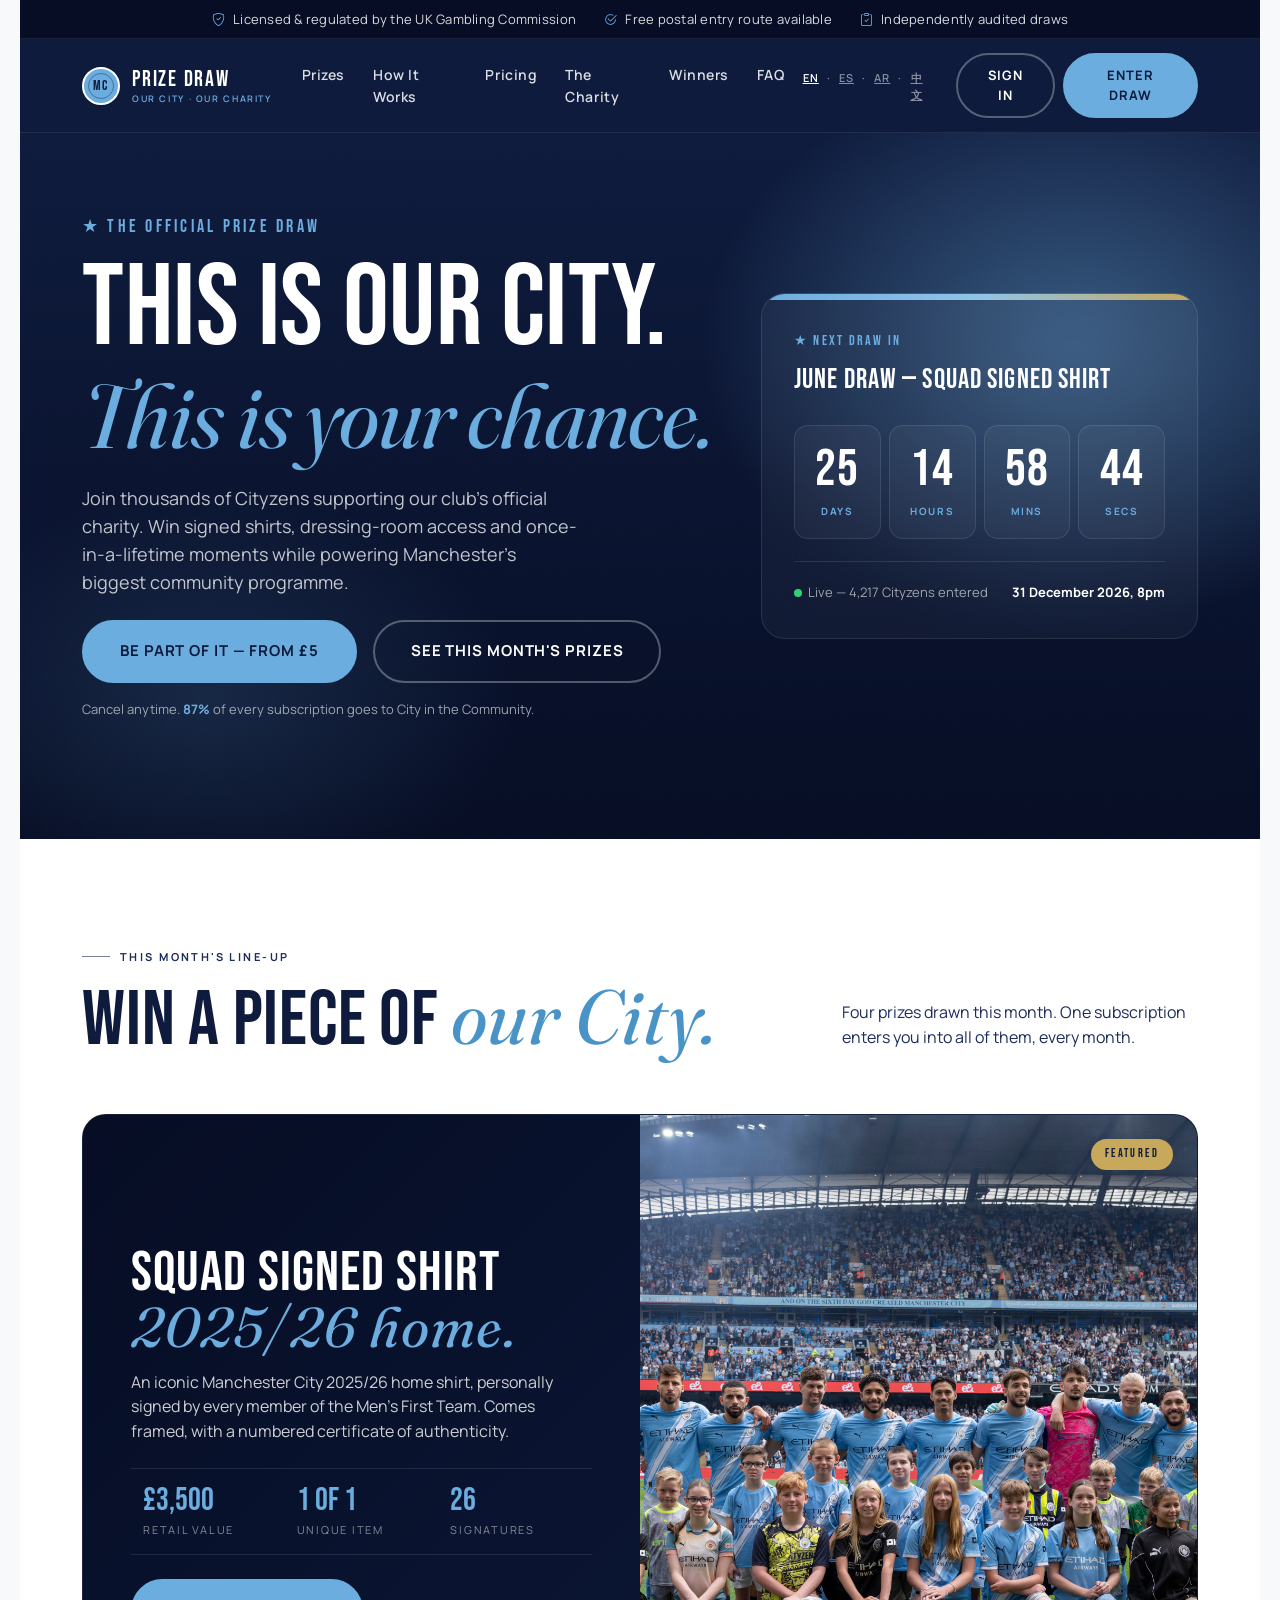
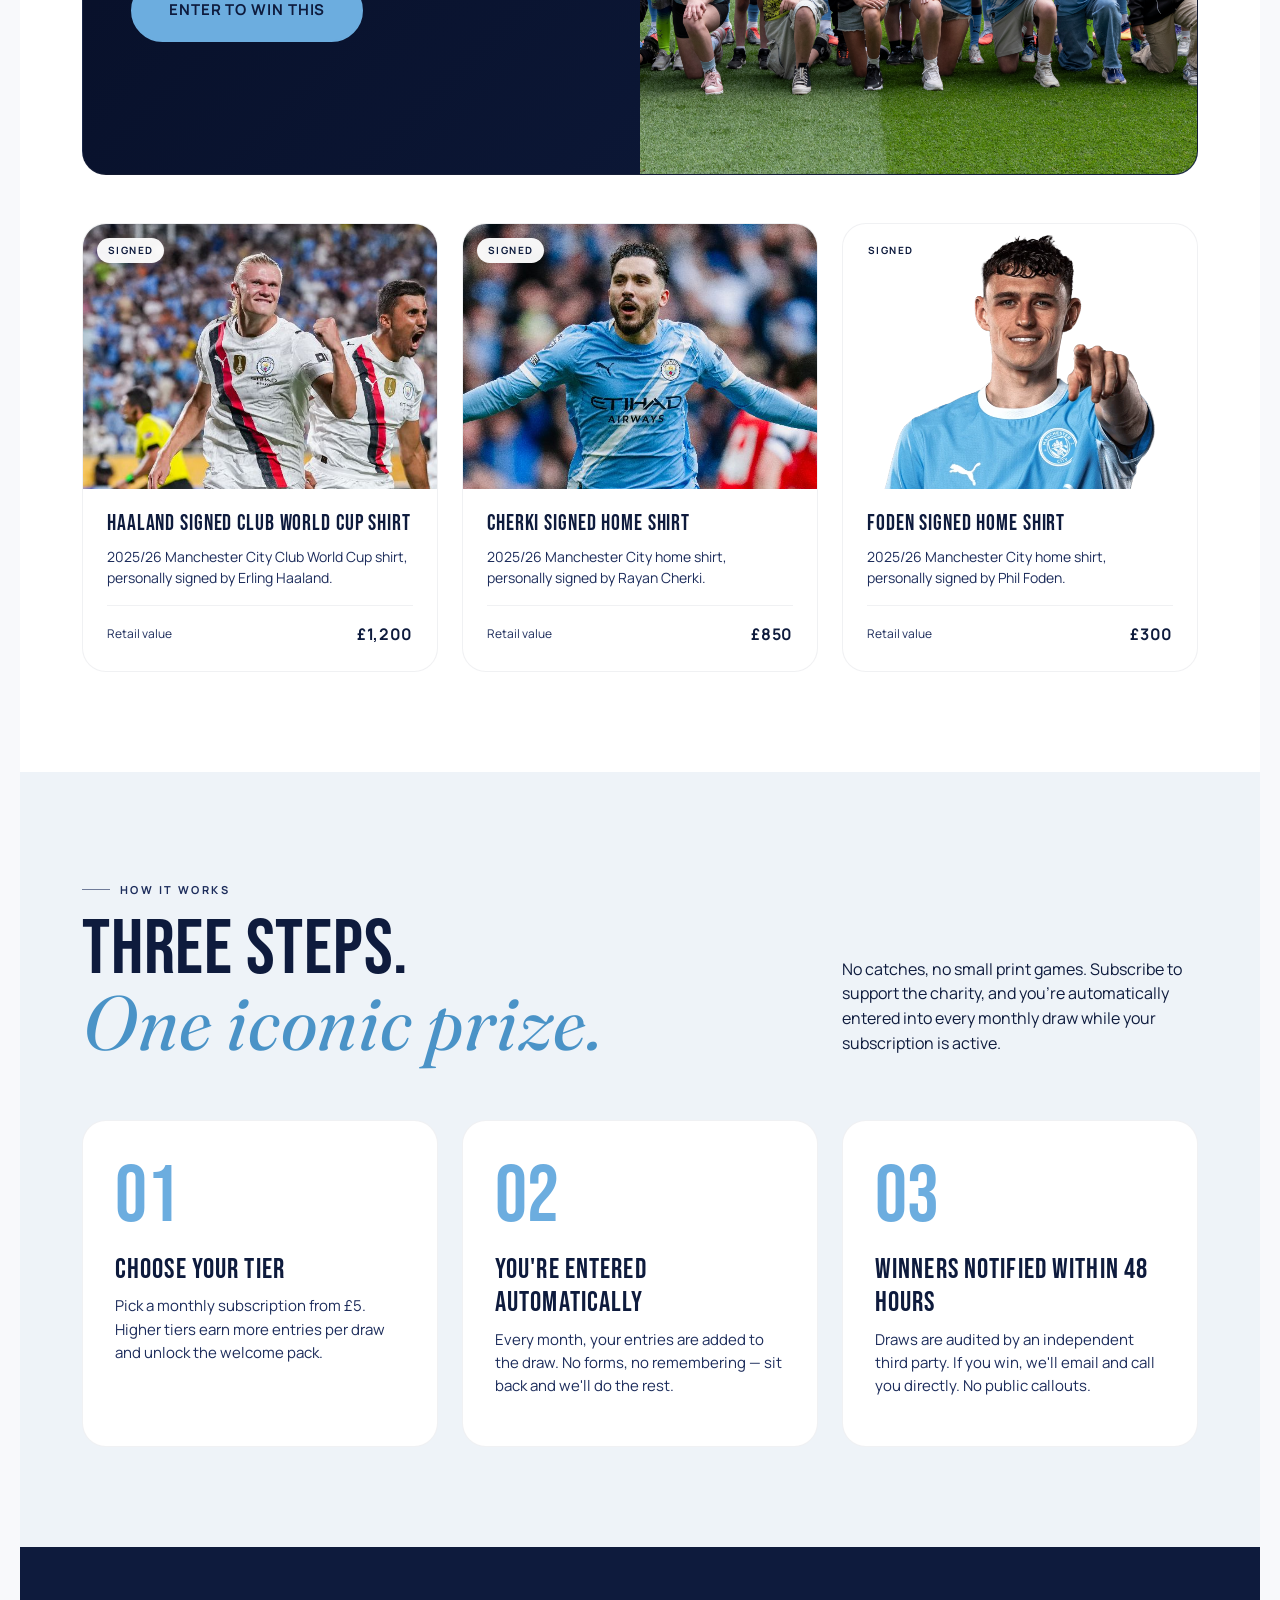
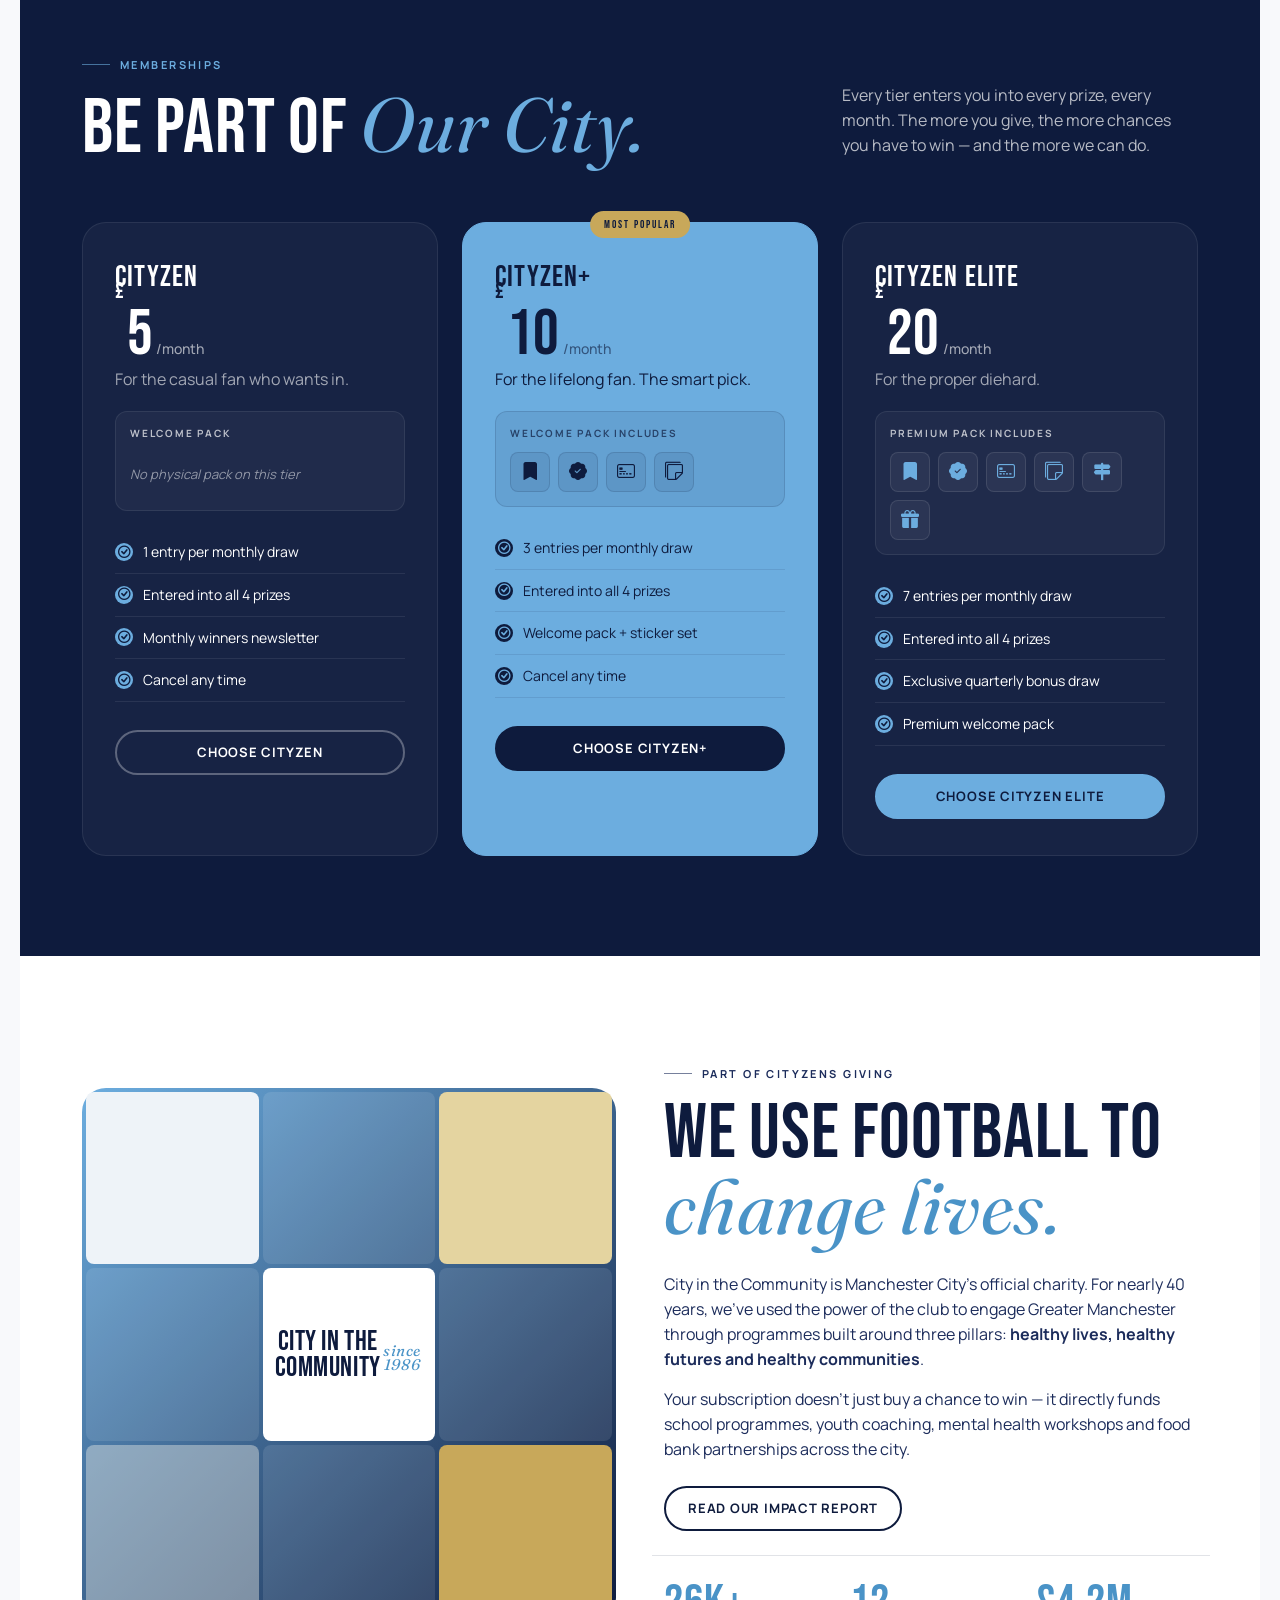
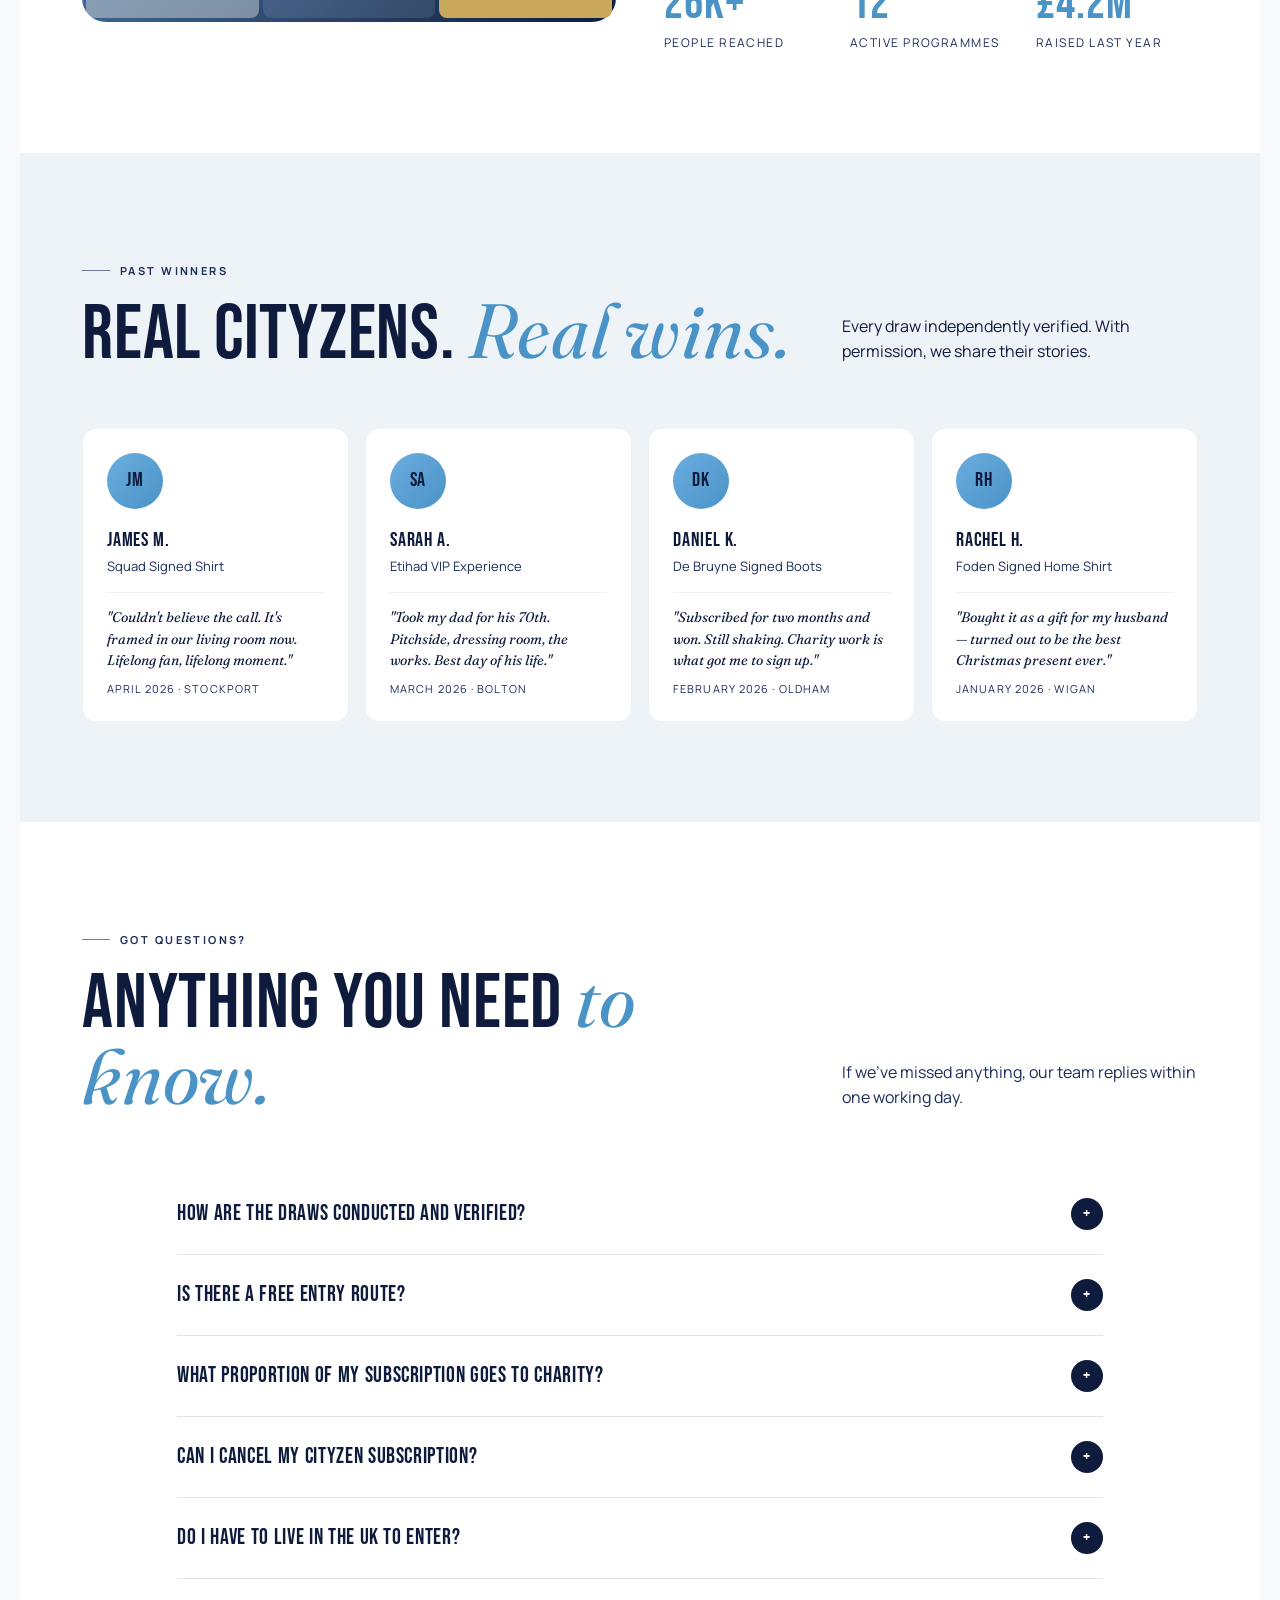
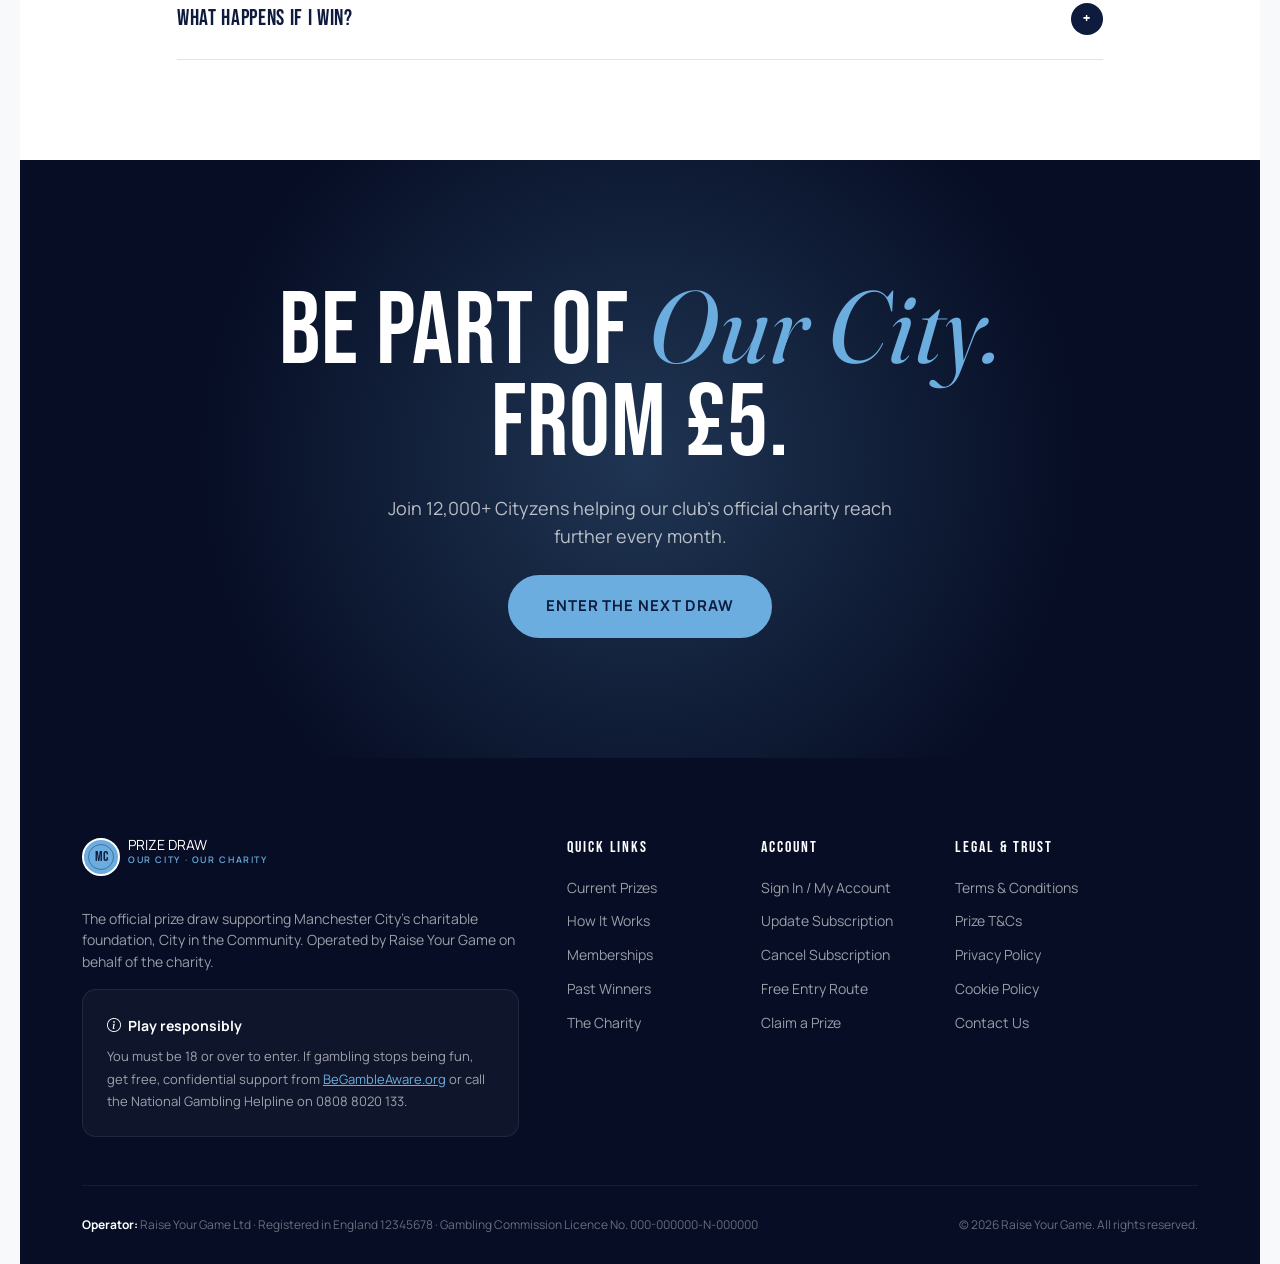
==== index.html @ 8ed56549 "Add countdown timer and reveal on scroll functionality - Implement countdown timer in index.js that " ====
<!DOCTYPE html>
<html lang="en">
<head>
<meta charset="UTF-8" />
<meta name="viewport" content="width=device-width, initial-scale=1.0" />
<title>Man City Prize Draw — Our City. Your Chance.</title>
<meta name="description" content="Join thousands of Cityzens supporting our club's official charity. Win signed shirts, stadium access and once-in-a-lifetime moments — from £5/month." />

<link href="https://cdn.jsdelivr.net/npm/bootstrap@5.3.3/dist/css/bootstrap.min.css" rel="stylesheet">
<link href="https://cdn.jsdelivr.net/npm/bootstrap-icons@1.11.3/font/bootstrap-icons.css" rel="stylesheet">
<link rel="stylesheet" href="style.css">

<link rel="preconnect" href="https://fonts.googleapis.com">
<link rel="preconnect" href="https://fonts.gstatic.com" crossorigin>
<link href="https://fonts.googleapis.com/css2?family=Bebas+Neue&family=Manrope:wght@300;400;500;600;700;800&family=Fraunces:ital,wght@0,400;0,600;1,400&display=swap" rel="stylesheet">

</head>
<body>

<a href="#main" class="skip-link">Skip to main content</a>

<!-- Trust strip -->
<div class="trust-strip">
  <div class="container">
    <span><i class="bi bi-shield-check"></i> Licensed & regulated by the UK Gambling Commission</span>
    <span><i class="bi bi-check2-circle"></i> Free postal entry route available</span>
    <span><i class="bi bi-clipboard-check"></i> Independently audited draws</span>
  </div>
</div>

<!-- Navbar — dark -->
<nav class="navbar navbar-expand-lg navbar-custom sticky-top">
  <div class="container">
    <a class="navbar-brand" href="#">
      <span class="logo-mark">MC</span>
      <span class="brand-text">
        PRIZE DRAW
        <small>OUR CITY · OUR CHARITY</small>
      </span>
    </a>

    <button class="navbar-toggler border-0" type="button" data-bs-toggle="collapse" data-bs-target="#navMenu">
      <i class="bi bi-list fs-3"></i>
    </button>

    <div class="collapse navbar-collapse" id="navMenu">
      <ul class="navbar-nav mx-auto">
        <li class="nav-item"><a class="nav-link" href="#prizes">Prizes</a></li>
        <li class="nav-item"><a class="nav-link" href="#how">How It Works</a></li>
        <li class="nav-item"><a class="nav-link" href="#tiers">Pricing</a></li>
        <li class="nav-item"><a class="nav-link" href="#charity">The Charity</a></li>
        <li class="nav-item"><a class="nav-link" href="#winners">Winners</a></li>
        <li class="nav-item"><a class="nav-link" href="#faq">FAQ</a></li>
      </ul>
      <div class="d-flex gap-2 align-items-center">
        <div class="lang-switcher d-none d-lg-flex">
          <a href="#" class="active">EN</a><span>·</span><a href="#">ES</a><span>·</span><a href="#">AR</a><span>·</span><a href="#">中文</a>
        </div>
        <a href="/account" class="btn btn-ghost-light">Sign In</a>
        <a href="#tiers" class="btn btn-sky">Enter Draw</a>
      </div>
    </div>
  </div>
</nav>

<main id="main">

<!-- Hero — dark floodlit -->
<section class="hero">
  <div class="container">
    <div class="row align-items-center g-5">
      <div class="col-lg-7">
        <div class="hero-tagline">★ THE OFFICIAL PRIZE DRAW</div>
        <h1 class="hero-title mb-4">
          This is our City.<br>
          <em>This is your chance.</em>
        </h1>
        <p class="hero-sub mb-4">
          Join thousands of Cityzens supporting our club's official charity. Win signed shirts, dressing-room access and once-in-a-lifetime moments while powering Manchester's biggest community programme.
        </p>
        <div class="d-flex flex-wrap gap-3 mb-3">
          <a href="#tiers" class="btn btn-sky btn-lg-custom">Be part of it — from £5</a>
          <a href="#prizes" class="btn btn-ghost-light btn-lg-custom">See this month's prizes</a>
        </div>
        <p class="price-line mb-0">Cancel anytime. <strong>87%</strong> of every subscription goes to City in the Community.</p>
      </div>

      <div class="col-lg-5">
        <aside class="countdown-card" aria-label="Next draw countdown">
          <div class="countdown-label">★ NEXT DRAW IN</div>
          <div class="countdown-headline">June Draw — Squad Signed Shirt</div>
          <div class="row g-2" role="timer" aria-live="polite">
            <div class="col-3"><div class="countdown-unit"><div class="countdown-num" id="cd-days">00</div><div class="countdown-tag">Days</div></div></div>
            <div class="col-3"><div class="countdown-unit"><div class="countdown-num" id="cd-hours">00</div><div class="countdown-tag">Hours</div></div></div>
            <div class="col-3"><div class="countdown-unit"><div class="countdown-num" id="cd-mins">00</div><div class="countdown-tag">Mins</div></div></div>
            <div class="col-3"><div class="countdown-unit"><div class="countdown-num" id="cd-secs">00</div><div class="countdown-tag">Secs</div></div></div>
          </div>
          <div class="countdown-date">
            <span><span class="live-dot"></span>Live — 4,217 Cityzens entered</span>
            <strong id="draw-date">30 June 2026, 8pm</strong>
          </div>
        </aside>
      </div>
    </div>
  </div>
</section>

<!-- PRIZES — moved up -->
<section class="section-light" id="prizes">
  <div class="container">
    <div class="row mb-5 align-items-end">
      <div class="col-lg-8">
        <div class="eyebrow eyebrow-dark mb-3">This month's line-up</div>
        <h2 class="section-title">Win a piece of <em>our City.</em></h2>
      </div>
      <div class="col-lg-4">
        <p class="section-lead">Four prizes drawn this month. One subscription enters you into all of them, every month.</p>
      </div>
    </div>

    <!-- Featured prize -->
    <article class="featured-prize reveal mb-5">
      <div class="featured-badge">FEATURED</div>
      <div class="row g-0 align-items-stretch">
        <div class="col-lg-6 col-text d-flex flex-column justify-content-center">
          <h3 class="mb-3">Squad Signed Shirt <em>2025/26 home.</em></h3>
          <p class="mb-4">An iconic Manchester City 2025/26 home shirt, personally signed by every member of the Men's First Team. Comes framed, with a numbered certificate of authenticity.</p>
          <div class="row featured-stats py-3 mb-4">
            <div class="col-4"><div class="stat-num">£3,500</div><div class="stat-label">Retail Value</div></div>
            <div class="col-4"><div class="stat-num">1 of 1</div><div class="stat-label">Unique Item</div></div>
            <div class="col-4"><div class="stat-num">26</div><div class="stat-label">Signatures</div></div>
          </div>
          <a href="#tiers" class="btn btn-sky btn-lg-custom align-self-start">Enter to win this</a>
        </div>
        <div class="col-lg-6">
            <img src="./images/cityherosept2555.png" alt="Photo of the squad signed shirt prize" class="featured-img">
          
        </div>
      </div>
    </article>

    <div class="row g-4">
      <div class="col-md-4">
        <article class="prize-card reveal">
          <div class="prize-img photo-placeholder photo-placeholder-shirt">
            <span class="prize-tag">Signed</span>
            <div class="photo-placeholder-content">
            <img src="./images/Haaland.jpeg" alt="Haaland Shirt Photo" class="prize-photo">
            </div>
          </div>
          <div class="prize-body">
            <h4>Haaland Signed Club World Cup Shirt</h4>
            <p>2025/26 Manchester City Club World Cup shirt, personally signed by Erling Haaland.</p>
            <div class="d-flex justify-content-between align-items-center prize-meta">
              <span>Retail value</span>
              <strong>£1,200</strong>
            </div>
          </div>
        </article>
      </div>

      <div class="col-md-4">
        <article class="prize-card reveal">
          <div class="prize-img photo-placeholder photo-placeholder-shirt">
            <span class="prize-tag">Signed</span>
            <div class="photo-placeholder-content">
             
                <img src="./images/Rayan-Cherki.jpeg" alt="Cherki Shirt Photo" class="prize-photo">
            </div>
          </div>
          <div class="prize-body">
            <h4>Cherki Signed Home Shirt</h4>
            <p>2025/26 Manchester City home shirt, personally signed by Rayan Cherki.</p>
            <div class="d-flex justify-content-between align-items-center prize-meta">
              <span>Retail value</span>
              <strong>£850</strong>
            </div>
          </div>
        </article>
      </div>

       <div class="col-md-4">
        <article class="prize-card reveal">
          <div class="prize-img photo-placeholder photo-placeholder-shirt">
            <span class="prize-tag">Signed</span>
            <div class="photo-placeholder-content">
             
                <img src="./images/phil-foden-elec-bl.webp" alt="Foden Shirt Photo" class="prize-photo">
            </div>
          </div>
          <div class="prize-body">
            <h4>Foden Signed Home Shirt</h4>
            <p>2025/26 Manchester City home shirt, personally signed by Phil Foden.</p>
            <div class="d-flex justify-content-between align-items-center prize-meta">
              <span>Retail value</span>
              <strong>£300</strong>
            </div>
          </div>
        </article>
      </div>
    </div>
  </div>
</section>

<!-- How it works -->
<section class="section-tinted" id="how">
  <div class="container">
    <div class="row mb-5 align-items-end">
      <div class="col-lg-8">
        <div class="eyebrow eyebrow-dark mb-3">How it works</div>
        <h2 class="section-title">Three steps.<br><em>One iconic prize.</em></h2>
      </div>
      <div class="col-lg-4">
        <p class="section-lead">No catches, no small print games. Subscribe to support the charity, and you're automatically entered into every monthly draw while your subscription is active.</p>
      </div>
    </div>
    <div class="row g-4">
      <div class="col-lg-4">
        <article class="step-card reveal">
          <div class="step-num">01</div>
          <h3>Choose your tier</h3>
          <p>Pick a monthly subscription from £5. Higher tiers earn more entries per draw and unlock the welcome pack.</p>
        </article>
      </div>
      <div class="col-lg-4">
        <article class="step-card reveal">
          <div class="step-num">02</div>
          <h3>You're entered automatically</h3>
          <p>Every month, your entries are added to the draw. No forms, no remembering — sit back and we'll do the rest.</p>
        </article>
      </div>
      <div class="col-lg-4">
        <article class="step-card reveal">
          <div class="step-num">03</div>
          <h3>Winners notified within 48 hours</h3>
          <p>Draws are audited by an independent third party. If you win, we'll email and call you directly. No public callouts.</p>
        </article>
      </div>
    </div>
  </div>
</section>

<!-- Tiers — dark, Cityzen naming, welcome pack visuals -->
<section class="section-dark" id="tiers">
  <div class="container">
    <div class="row mb-5 align-items-end">
      <div class="col-lg-8">
        <div class="eyebrow eyebrow-light mb-3">Memberships</div>
        <h2 class="section-title">Be part of <em>Our City.</em></h2>
      </div>
      <div class="col-lg-4">
        <p class="section-lead">Every tier enters you into every prize, every month. The more you give, the more chances you have to win — and the more we can do.</p>
      </div>
    </div>
    <div class="row g-4">
      <div class="col-lg-4">
        <article class="tier-card reveal">
          <h3>Cityzen</h3>
          <div class="tier-price"><sup>£</sup>5<small> /month</small></div>
          <p class="text-muted-soft">For the casual fan who wants in.</p>

          <div class="pack-preview">
            <div class="pack-label">Welcome pack</div>
            <div class="pack-empty">No physical pack on this tier</div>
          </div>

          <ul class="tier-features">
            <li>1 entry per monthly draw</li>
            <li>Entered into all 4 prizes</li>
            <li>Monthly winners newsletter</li>
            <li>Cancel any time</li>
          </ul>
          <a href="#" class="btn btn-ghost-light w-100">Choose Cityzen</a>
        </article>
      </div>

      <div class="col-lg-4">
        <article class="tier-card tier-featured reveal">
          <div class="popular-badge">MOST POPULAR</div>
          <h3>Cityzen+</h3>
          <div class="tier-price"><sup>£</sup>10<small> /month</small></div>
          <p>For the lifelong fan. The smart pick.</p>

          <div class="pack-preview">
            <div class="pack-label">Welcome pack includes</div>
            <div class="pack-items">
              <div class="pack-item" title="Member scarf"><i class="bi bi-bookmark-fill"></i></div>
              <div class="pack-item" title="Pin badge"><i class="bi bi-patch-check-fill"></i></div>
              <div class="pack-item" title="Member card"><i class="bi bi-credit-card-2-front"></i></div>
              <div class="pack-item" title="Sticker set"><i class="bi bi-stickies"></i></div>
            </div>
          </div>

          <ul class="tier-features">
            <li>3 entries per monthly draw</li>
            <li>Entered into all 4 prizes</li>
            <li>Welcome pack + sticker set</li>
            <li>Cancel any time</li>
          </ul>
          <a href="#" class="btn btn-navy w-100">Choose Cityzen+</a>
        </article>
      </div>

      <div class="col-lg-4">
        <article class="tier-card reveal">
          <h3>Cityzen Elite</h3>
          <div class="tier-price"><sup>£</sup>20<small> /month</small></div>
          <p class="text-muted-soft">For the proper diehard.</p>

          <div class="pack-preview">
            <div class="pack-label">Premium pack includes</div>
            <div class="pack-items">
              <div class="pack-item" title="Premium scarf"><i class="bi bi-bookmark-fill"></i></div>
              <div class="pack-item" title="Numbered pin"><i class="bi bi-patch-check-fill"></i></div>
              <div class="pack-item" title="Member card"><i class="bi bi-credit-card-2-front"></i></div>
              <div class="pack-item" title="Sticker set"><i class="bi bi-stickies"></i></div>
              <div class="pack-item" title="Etihad street sign"><i class="bi bi-signpost-2-fill"></i></div>
              <div class="pack-item" title="Quarterly bonus"><i class="bi bi-gift-fill"></i></div>
            </div>
          </div>

          <ul class="tier-features">
            <li>7 entries per monthly draw</li>
            <li>Entered into all 4 prizes</li>
            <li>Exclusive quarterly bonus draw</li>
            <li>Premium welcome pack</li>
          </ul>
          <a href="#" class="btn btn-sky w-100">Choose Cityzen Elite</a>
        </article>
      </div>
    </div>
  </div>
</section>

<!-- Charity -->
<section class="section-light" id="charity">
  <div class="container">
    <div class="row align-items-center g-5">
      <div class="col-lg-6">
        <div class="charity-visual" aria-hidden="true">
          <div></div><div></div><div></div>
          <div></div>
          <div>City in the<br>Community<span>since 1986</span></div>
          <div></div>
          <div></div><div></div><div></div>
        </div>
      </div>
      <div class="col-lg-6">
        <div class="eyebrow eyebrow-dark mb-3">Part of Cityzens Giving</div>
        <h2 class="section-title mb-4">We use football to <em>change lives.</em></h2>
        <p class="mb-3" style="color: var(--navy-soft);">City in the Community is Manchester City's official charity. For nearly 40 years, we've used the power of the club to engage Greater Manchester through programmes built around three pillars: <strong>healthy lives, healthy futures and healthy communities</strong>.</p>
        <p class="mb-4" style="color: var(--navy-soft);">Your subscription doesn't just buy a chance to win — it directly funds school programmes, youth coaching, mental health workshops and food bank partnerships across the city.</p>
        <a href="#" class="btn btn-ghost-dark mb-4">Read our impact report</a>
        <div class="row pt-4" style="border-top: 1px solid var(--line);">
          <div class="col-4"><div class="impact-num">26K+</div><div class="impact-label">People Reached</div></div>
          <div class="col-4"><div class="impact-num">12</div><div class="impact-label">Active Programmes</div></div>
          <div class="col-4"><div class="impact-num">£4.2M</div><div class="impact-label">Raised Last Year</div></div>
        </div>
      </div>
    </div>
  </div>
</section>

<!-- Winners -->
<section class="section-tinted" id="winners">
  <div class="container">
    <div class="row mb-5 align-items-end">
      <div class="col-lg-8">
        <div class="eyebrow eyebrow-dark mb-3">Past winners</div>
        <h2 class="section-title">Real Cityzens. <em>Real wins.</em></h2>
      </div>
      <div class="col-lg-4">
        <p class="section-lead">Every draw independently verified. With permission, we share their stories.</p>
      </div>
    </div>
    <div class="row g-3">
      <div class="col-lg-3 col-md-6">
        <article class="winner-card reveal">
          <div class="winner-avatar mb-3">JM</div>
          <div class="winner-name">James M.</div>
          <div class="winner-prize mb-3">Squad Signed Shirt</div>
          <p class="winner-quote mb-2">"Couldn't believe the call. It's framed in our living room now. Lifelong fan, lifelong moment."</p>
          <div class="winner-date">April 2026 · Stockport</div>
        </article>
      </div>
      <div class="col-lg-3 col-md-6">
        <article class="winner-card reveal">
          <div class="winner-avatar mb-3">SA</div>
          <div class="winner-name">Sarah A.</div>
          <div class="winner-prize mb-3">Etihad VIP Experience</div>
          <p class="winner-quote mb-2">"Took my dad for his 70th. Pitchside, dressing room, the works. Best day of his life."</p>
          <div class="winner-date">March 2026 · Bolton</div>
        </article>
      </div>
      <div class="col-lg-3 col-md-6">
        <article class="winner-card reveal">
          <div class="winner-avatar mb-3">DK</div>
          <div class="winner-name">Daniel K.</div>
          <div class="winner-prize mb-3">De Bruyne Signed Boots</div>
          <p class="winner-quote mb-2">"Subscribed for two months and won. Still shaking. Charity work is what got me to sign up."</p>
          <div class="winner-date">February 2026 · Oldham</div>
        </article>
      </div>
      <div class="col-lg-3 col-md-6">
        <article class="winner-card reveal">
          <div class="winner-avatar mb-3">RH</div>
          <div class="winner-name">Rachel H.</div>
          <div class="winner-prize mb-3">Foden Signed Home Shirt</div>
          <p class="winner-quote mb-2">"Bought it as a gift for my husband — turned out to be the best Christmas present ever."</p>
          <div class="winner-date">January 2026 · Wigan</div>
        </article>
      </div>
    </div>
  </div>
</section>

<!-- FAQ -->
<section class="section-light" id="faq">
  <div class="container">
    <div class="row mb-5 align-items-end">
      <div class="col-lg-8">
        <div class="eyebrow eyebrow-dark mb-3">Got questions?</div>
        <h2 class="section-title">Anything you need <em>to know.</em></h2>
      </div>
      <div class="col-lg-4">
        <p class="section-lead">If we've missed anything, our team replies within one working day.</p>
      </div>
    </div>
    <div class="row justify-content-center">
      <div class="col-lg-10">
        <div class="accordion accordion-custom" id="faqAccordion">

          <div class="accordion-item">
            <h3 class="accordion-header">
              <button class="accordion-button collapsed" type="button" data-bs-toggle="collapse" data-bs-target="#faq1">
                <span>How are the draws conducted and verified?</span>
                <span class="faq-icon">+</span>
              </button>
            </h3>
            <div id="faq1" class="accordion-collapse collapse" data-bs-parent="#faqAccordion">
              <div class="accordion-body">Every draw is run using a certified random number generator and verified by an independent third-party auditor. Records of each draw — including timestamps and entry counts — are published in our monthly transparency report.</div>
            </div>
          </div>

          <div class="accordion-item">
            <h3 class="accordion-header">
              <button class="accordion-button collapsed" type="button" data-bs-toggle="collapse" data-bs-target="#faq2">
                <span>Is there a free entry route?</span>
                <span class="faq-icon">+</span>
              </button>
            </h3>
            <div id="faq2" class="accordion-collapse collapse" data-bs-parent="#faqAccordion">
              <div class="accordion-body">Yes. Under UK law, you can enter any draw free of charge by sending a postal entry to our registered address. Full instructions are on our Terms & Conditions page. Free entries have identical odds of winning.</div>
            </div>
          </div>

          <div class="accordion-item">
            <h3 class="accordion-header">
              <button class="accordion-button collapsed" type="button" data-bs-toggle="collapse" data-bs-target="#faq3">
                <span>What proportion of my subscription goes to charity?</span>
                <span class="faq-icon">+</span>
              </button>
            </h3>
            <div id="faq3" class="accordion-collapse collapse" data-bs-parent="#faqAccordion">
              <div class="accordion-body">87% of every £5, £10 or £20 subscription goes directly to City in the Community. The remaining 13% covers prize costs, operational expenses, and audit fees. We publish a full breakdown in our annual impact report.</div>
            </div>
          </div>

          <div class="accordion-item">
            <h3 class="accordion-header">
              <button class="accordion-button collapsed" type="button" data-bs-toggle="collapse" data-bs-target="#faq4">
                <span>Can I cancel my Cityzen subscription?</span>
                <span class="faq-icon">+</span>
              </button>
            </h3>
            <div id="faq4" class="accordion-collapse collapse" data-bs-parent="#faqAccordion">
              <div class="accordion-body">Yes. You can cancel from your account dashboard at any time, with no cancellation fees. You'll remain entered into draws until the end of your billing period.</div>
            </div>
          </div>

          <div class="accordion-item">
            <h3 class="accordion-header">
              <button class="accordion-button collapsed" type="button" data-bs-toggle="collapse" data-bs-target="#faq5">
                <span>Do I have to live in the UK to enter?</span>
                <span class="faq-icon">+</span>
              </button>
            </h3>
            <div id="faq5" class="accordion-collapse collapse" data-bs-parent="#faqAccordion">
              <div class="accordion-body">Currently, the prize draw is open to UK residents aged 18 and over only. International fans can support City in the Community directly via the official charity site — we'll link you through.</div>
            </div>
          </div>

          <div class="accordion-item">
            <h3 class="accordion-header">
              <button class="accordion-button collapsed" type="button" data-bs-toggle="collapse" data-bs-target="#faq6">
                <span>What happens if I win?</span>
                <span class="faq-icon">+</span>
              </button>
            </h3>
            <div id="faq6" class="accordion-collapse collapse" data-bs-parent="#faqAccordion">
              <div class="accordion-body">We contact winners directly by email and phone within 48 hours of the draw. Prizes are delivered free of charge to UK addresses. Experience-based prizes are arranged with you to fit a date that works.</div>
            </div>
          </div>

        </div>
      </div>
    </div>
  </div>
</section>

<!-- Final CTA -->
<section class="final-cta">
  <div class="container">
    <h2 class="mb-4">Be part of <em>Our City.</em><br>From £5.</h2>
    <p class="mb-4 mx-auto" style="font-size: 18px; color: rgba(255, 255, 255, 0.7); max-width: 540px;">Join 12,000+ Cityzens helping our club's official charity reach further every month.</p>
    <a href="#tiers" class="btn btn-sky btn-lg-custom">Enter the next draw</a>
  </div>
</section>

</main>

<!-- Footer -->
<footer>
  <div class="container">
    <div class="row g-5 mb-5">
      <div class="col-lg-5">
        <a class="navbar-brand mb-3 d-inline-flex" href="#" style="color: var(--white);">
          <span class="logo-mark me-2">MC</span>
          <span class="brand-text">
            PRIZE DRAW
            <small style="color: var(--sky);">OUR CITY · OUR CHARITY</small>
          </span>
        </a>
        <p class="my-3">The official prize draw supporting Manchester City's charitable foundation, City in the Community. Operated by Raise Your Game on behalf of the charity.</p>
        <div class="responsible-gambling">
          <strong><i class="bi bi-info-circle me-1"></i> Play responsibly</strong>
          You must be 18 or over to enter. If gambling stops being fun, get free, confidential support from <a href="https://www.begambleaware.org" style="color: var(--sky); text-decoration: underline;">BeGambleAware.org</a> or call the National Gambling Helpline on 0808 8020 133.
        </div>
      </div>

      <div class="col-lg-2 col-md-4">
        <h5>Quick Links</h5>
        <ul>
          <li><a href="#prizes">Current Prizes</a></li>
          <li><a href="#how">How It Works</a></li>
          <li><a href="#tiers">Memberships</a></li>
          <li><a href="#winners">Past Winners</a></li>
          <li><a href="#charity">The Charity</a></li>
        </ul>
      </div>

      <div class="col-lg-2 col-md-4">
        <h5>Account</h5>
        <ul>
          <li><a href="/account">Sign In / My Account</a></li>
          <li><a href="#">Update Subscription</a></li>
          <li><a href="#">Cancel Subscription</a></li>
          <li><a href="#">Free Entry Route</a></li>
          <li><a href="#">Claim a Prize</a></li>
        </ul>
      </div>

      <div class="col-lg-3 col-md-4">
        <h5>Legal & Trust</h5>
        <ul>
          <li><a href="#">Terms & Conditions</a></li>
          <li><a href="#">Prize T&Cs</a></li>
          <li><a href="#">Privacy Policy</a></li>
          <li><a href="#">Cookie Policy</a></li>
          <li><a href="#">Contact Us</a></li>
        </ul>
      </div>
    </div>

    <div class="footer-bottom d-flex justify-content-between align-items-center flex-wrap gap-3">
      <div><strong>Operator:</strong> Raise Your Game Ltd · Registered in England 12345678 · Gambling Commission Licence No. 000-000000-N-000000</div>
      <div>© 2026 Raise Your Game. All rights reserved.</div>
    </div>
  </div>
</footer>

<script src="https://cdn.jsdelivr.net/npm/bootstrap@5.3.3/dist/js/bootstrap.bundle.min.js"></script>
<script src="./index.js" defer></script>
</body>
</html>
---- style.css ----
:root {
    --bs-primary: #0E1B3D;
    --bs-primary-rgb: 14, 27, 61;
    --bs-body-font-family: 'Manrope', system-ui, sans-serif;

    /* Brand palette — shifted to navy-grounded */
    --sky:       #6CADDF;
    --sky-deep:  #4A93C7;
    --sky-bright:#8FC4E8;
    --navy:      #0E1B3D;
    --navy-soft: #1C2C5B;
    --navy-deep: #060D24;
    --white:     #FFFFFF;
    --paper:     #F8F9FB;
    --paper-warm:#EEF3F8;
    --ink:       #060D24;
    --gold:      #C8A85A;
    --gold-soft: #E4D4A0;
    --line:      rgba(14, 27, 61, 0.12);
    --line-soft: rgba(14, 27, 61, 0.06);
    --line-dark: rgba(255, 255, 255, 0.08);

    --font-display: 'Bebas Neue', 'Arial Narrow', sans-serif;
    --font-editor:  'Fraunces', Georgia, serif;
  }

  body {
    line-height: 1.55;
    -webkit-font-smoothing: antialiased;
    overflow-x: hidden;
    background: var(--paper);
    color: var(--navy);
    padding-left: 20px;
    padding-right: 20px;
  }

  /* Typography helpers */
  .display-font { font-family: var(--font-display); letter-spacing: 0.02em; line-height: 0.95; }
  .editor-font  { font-family: var(--font-editor); font-style: italic; font-weight: 400; }
  .eyebrow {
    display: inline-flex; align-items: center; gap: 10px;
    font-size: 11px; font-weight: 700;
    letter-spacing: 0.22em;
    text-transform: uppercase;
  }
  .eyebrow::before { content: ''; width: 28px; height: 1px; background: currentColor; opacity: 0.6; }
  .eyebrow-light { color: var(--sky); }
  .eyebrow-dark { color: var(--navy-soft); }

  /* Buttons */
  .btn-navy {
    background: var(--navy); color: var(--white);
    border: 2px solid var(--navy);
    border-radius: 999px;
    font-weight: 700; letter-spacing: 0.06em;
    text-transform: uppercase; font-size: 13px;
    padding: 11px 22px;
    transition: all 0.2s;
  }
  .btn-navy:hover { background: var(--sky-deep); border-color: var(--sky-deep); color: white; transform: translateY(-1px); }
  .btn-ghost-light {
    background: transparent; color: var(--white);
    border: 2px solid rgba(255,255,255,0.3);
    border-radius: 999px;
    font-weight: 700; letter-spacing: 0.06em;
    text-transform: uppercase; font-size: 13px;
    padding: 11px 22px;
    transition: all 0.2s;
  }
  .btn-ghost-light:hover { background: var(--white); color: var(--navy); border-color: var(--white); }
  .btn-ghost-dark {
    background: transparent; color: var(--navy);
    border: 2px solid var(--navy);
    border-radius: 999px;
    font-weight: 700; letter-spacing: 0.06em;
    text-transform: uppercase; font-size: 13px;
    padding: 11px 22px;
    transition: all 0.2s;
  }
  .btn-ghost-dark:hover { background: var(--navy); color: var(--white); }
  .btn-sky {
    background: var(--sky); color: var(--navy);
    border: 2px solid var(--sky);
    border-radius: 999px;
    font-weight: 700; letter-spacing: 0.06em;
    text-transform: uppercase; font-size: 13px;
    padding: 11px 22px;
    transition: all 0.2s;
  }
  .btn-sky:hover { background: var(--sky-bright); border-color: var(--sky-bright); color: var(--navy); transform: translateY(-1px); }
  .btn-lg-custom { padding: 18px 36px; font-size: 15px; }

  .skip-link {
    position: absolute;
    top: -100px; left: 16px;
    background: var(--sky); color: var(--navy);
    padding: 12px 18px; border-radius: 8px;
    z-index: 1100; font-weight: 700;
  }
  .skip-link:focus { top: 16px; }

  /* Trust strip */
  .trust-strip {
    background: var(--navy-deep);
    color: rgba(255, 255, 255, 0.85);
    font-size: 13px;
    padding: 9px 0;
    letter-spacing: 0.02em;
    border-bottom: 1px solid var(--line-dark);
  }
  .trust-strip .container {
    display: flex; gap: 28px;
    align-items: center; justify-content: center;
    flex-wrap: wrap;
  }
  .trust-strip span { display: inline-flex; gap: 8px; align-items: center; }
  .trust-strip i { color: var(--sky); }

  /* Navbar — dark sticky */
  .navbar-custom {
    background: var(--navy);
    border-bottom: 1px solid var(--line-dark);
    padding: 14px 0;
  }
  .navbar-custom .navbar-brand {
    display: flex; align-items: center; gap: 12px;
    font-family: var(--font-display);
    font-size: 22px; letter-spacing: 0.08em;
    color: var(--white);
  }
  .logo-mark {
    width: 38px; height: 38px;
    background: var(--sky);
    border: 2px solid var(--white);
    border-radius: 50%;
    display: flex; align-items: center; justify-content: center;
    font-family: var(--font-display);
    color: var(--navy);
    font-size: 14px;
    position: relative;
  }
  .logo-mark::after {
    content: '';
    position: absolute; inset: 4px;
    border: 1px solid var(--navy);
    border-radius: 50%;
    opacity: 0.4;
  }
  .brand-text { line-height: 1; }
  .brand-text small {
    display: block;
    font-family: 'Manrope', sans-serif;
    font-size: 9px; font-weight: 600;
    letter-spacing: 0.18em;
    color: var(--sky);
    margin-top: 3px;
  }
  .navbar-custom .nav-link {
    font-size: 14px; font-weight: 600;
    letter-spacing: 0.04em;
    color: rgba(255, 255, 255, 0.85) !important;
    position: relative;
    padding: 6px 14px !important;
  }
  .navbar-custom .nav-link:hover { color: var(--sky) !important; }
  .navbar-custom .nav-link::after {
    content: ''; position: absolute;
    left: 14px; bottom: 0; width: 0; height: 2px;
    background: var(--sky);
    transition: width 0.25s ease;
  }
  .navbar-custom .nav-link:hover::after { width: calc(100% - 28px); }
  .navbar-toggler { color: var(--white) !important; }
  .navbar-toggler i { color: var(--white); }
  .lang-switcher {
    display: inline-flex; gap: 4px;
    font-size: 11px; letter-spacing: 0.1em;
    color: rgba(255,255,255,0.5);
    margin-right: 16px;
    font-weight: 600;
  }
  .lang-switcher a { color: rgba(255,255,255,0.5); padding: 0 4px; }
  .lang-switcher a:hover { color: var(--sky); }
  .lang-switcher a.active { color: var(--white); }

  /* Hero — dark, floodlit */
  .hero {
    position: relative;
    padding: 80px 0 120px;
    overflow: hidden;
    background: var(--navy);
    color: var(--white);
  }
  .hero::before {
    content: '';
    position: absolute; inset: 0;
    background:
      radial-gradient(ellipse 60% 80% at 85% 30%, rgba(108, 173, 223, 0.45) 0%, transparent 50%),
      radial-gradient(ellipse 50% 60% at 15% 80%, rgba(108, 173, 223, 0.15) 0%, transparent 50%),
      linear-gradient(180deg, var(--navy) 0%, var(--navy-deep) 100%);
    pointer-events: none;
  }
  /* Subtle grain texture */
  .hero::after {
    content: '';
    position: absolute; inset: 0;
    background-image: url("data:image/svg+xml,%3Csvg viewBox='0 0 200 200' xmlns='http://www.w3.org/2000/svg'%3E%3Cfilter id='n'%3E%3CfeTurbulence type='fractalNoise' baseFrequency='0.9' /%3E%3C/filter%3E%3Crect width='100%25' height='100%25' filter='url(%23n)' opacity='0.4'/%3E%3C/svg%3E");
    opacity: 0.03;
    pointer-events: none;
  }
  .hero .container { position: relative; z-index: 1; }
  .hero-title {
    font-family: var(--font-display);
    font-size: clamp(56px, 9vw, 130px);
    line-height: 0.92;
    letter-spacing: 0.005em;
    color: var(--white);
  }
  .hero-title em {
    font-family: var(--font-editor);
    font-style: italic;
    font-weight: 400;
    color: var(--sky);
    display: block;
    font-size: 0.78em;
    letter-spacing: -0.01em;
    line-height: 1;
    margin-top: 8px;
  }
  .hero-tagline {
    font-family: var(--font-display);
    font-size: 18px;
    letter-spacing: 0.18em;
    color: var(--sky);
    margin-bottom: 16px;
  }
  .hero-sub { font-size: 18px; color: rgba(255,255,255,0.75); max-width: 500px; }
  .price-line { font-size: 13px; color: rgba(255,255,255,0.6); }
  .price-line strong { color: var(--sky); font-weight: 700; }

  /* Countdown card */
  .countdown-card {
    position: relative;
    background: rgba(255,255,255,0.04);
    border: 1px solid rgba(255,255,255,0.1);
    color: var(--white);
    border-radius: 24px;
    padding: 36px 32px;
    backdrop-filter: blur(20px);
    -webkit-backdrop-filter: blur(20px);
    overflow: hidden;
  }
  .countdown-card::before {
    content: '';
    position: absolute; top: 0; left: 0; right: 0;
    height: 6px;
    background: linear-gradient(90deg, var(--sky), var(--sky-bright), var(--gold));
  }
  .countdown-label {
    font-family: var(--font-display);
    letter-spacing: 0.16em;
    font-size: 14px;
    color: var(--sky);
    margin-bottom: 6px;
  }
  .countdown-headline {
    font-family: var(--font-display);
    font-size: 28px;
    letter-spacing: 0.04em;
    margin-bottom: 24px;
  }
  .countdown-unit {
    background: rgba(255, 255, 255, 0.04);
    border: 1px solid rgba(255, 255, 255, 0.1);
    border-radius: 14px;
    padding: 18px 8px;
    text-align: center;
  }
  .countdown-num {
    font-family: var(--font-display);
    font-size: clamp(34px, 5vw, 52px);
    line-height: 1;
    color: white;
    letter-spacing: 0.02em;
  }
  .countdown-tag {
    font-size: 10px; font-weight: 700;
    letter-spacing: 0.16em;
    text-transform: uppercase;
    color: var(--sky);
    margin-top: 8px;
  }
  .countdown-date {
    margin-top: 22px;
    padding-top: 20px;
    border-top: 1px solid rgba(255, 255, 255, 0.1);
    display: flex; justify-content: space-between;
    align-items: center;
    font-size: 13px;
    color: rgba(255, 255, 255, 0.6);
  }
  .countdown-date strong { color: var(--white); font-weight: 700; }
  .live-dot {
    width: 8px; height: 8px;
    background: #2DD375;
    border-radius: 50%;
    display: inline-block;
    margin-right: 6px;
    box-shadow: 0 0 0 0 rgba(45, 211, 117, 0.7);
    animation: pulse 2s infinite;
  }
  @keyframes pulse {
    0%   { box-shadow: 0 0 0 0 rgba(45, 211, 117, 0.7); }
    70%  { box-shadow: 0 0 0 10px rgba(45, 211, 117, 0); }
    100% { box-shadow: 0 0 0 0 rgba(45, 211, 117, 0); }
  }

  /* Sections */
  section { padding: 100px 0; position: relative; }
  .section-light { background: var(--white); color: var(--navy); }
  .section-tinted { background: var(--paper-warm); color: var(--navy); }
  .section-dark { background: var(--navy); color: var(--white); }
  .section-deepdark { background: var(--navy-deep); color: var(--white); }

  .section-title {
    font-family: var(--font-display);
    font-size: clamp(42px, 6vw, 80px);
    line-height: 0.95;
    letter-spacing: 0.01em;
  }
  .section-light .section-title { color: var(--navy); }
  .section-dark .section-title, .section-deepdark .section-title { color: var(--white); }
  .section-title em {
    font-family: var(--font-editor);
    font-style: italic;
    font-weight: 400;
    color: var(--sky-deep);
  }
  .section-dark .section-title em, .section-deepdark .section-title em { color: var(--sky); }
  .section-lead { max-width: 380px; font-size: 16px; }
  .section-light .section-lead { color: var(--navy-soft); }
  .section-dark .section-lead, .section-deepdark .section-lead { color: rgba(255,255,255,0.7); }

  /* === PRIZES (moved up) === */
  .featured-prize {
    background: linear-gradient(135deg, var(--navy-deep) 0%, var(--navy) 100%);
    color: var(--white);
    border-radius: 24px;
    padding: 0;
    position: relative;
    overflow: hidden;
    border: 1px solid rgba(255,255,255,0.05);
  }
  .featured-prize .row { margin: 0; }
  .featured-prize .col-text { padding: 48px; }
  .featured-prize .col-img { padding: 0; }
  .featured-badge {
    position: absolute;
    top: 24px; right: 24px;
    background: var(--gold);
    color: var(--navy);
    font-family: var(--font-display);
    font-size: 12px;
    letter-spacing: 0.2em;
    padding: 6px 14px;
    border-radius: 999px;
    z-index: 2;
  }
  .featured-prize h3 {
    font-family: var(--font-display);
    font-size: clamp(36px, 4.5vw, 56px);
    line-height: 0.95;
    letter-spacing: 0.02em;
  }
  .featured-prize h3 em {
    font-family: var(--font-editor);
    font-style: italic;
    font-weight: 400;
    color: var(--sky);
    display: block;
  }
  .featured-prize p { color: rgba(255, 255, 255, 0.8); font-size: 16px; }
  .stat-num { font-family: var(--font-display); font-size: 32px; color: var(--sky); line-height: 1; }
  .stat-label {
    font-size: 11px; letter-spacing: 0.16em;
    text-transform: uppercase;
    color: rgba(255, 255, 255, 0.5);
    margin-top: 4px;
  }
  .featured-stats {
    border-top: 1px solid rgba(255, 255, 255, 0.1);
    border-bottom: 1px solid rgba(255, 255, 255, 0.1);
  }
.featured-img{
  width: 100%;
  height: auto;
  display: block;
}
  /* Prize cards */
  .prize-card {
    background: var(--white);
    border-radius: 24px;
    overflow: hidden;
    border: 1px solid var(--line-soft);
    height: 100%;
    transition: transform 0.3s, box-shadow 0.3s;
    display: flex; flex-direction: column;
  }
  .prize-card:hover { transform: translateY(-6px); box-shadow: 0 24px 60px rgba(14, 27, 61, 0.18); }
  .prize-img {
    aspect-ratio: 4/3;
    position: relative;
  }
  .prize-tag {
    position: absolute; top: 14px; left: 14px;
    background: rgba(255,255,255,0.95);
    color: var(--navy);
    font-size: 10px; font-weight: 700;
    letter-spacing: 0.14em;
    text-transform: uppercase;
    padding: 5px 11px;
    border-radius: 999px;
    z-index: 2;
  }
  .prize-card h4 {
    font-family: var(--font-display);
    font-size: 22px;
    letter-spacing: 0.04em;
    color: var(--navy);
  }
  .prize-card .prize-body { padding: 22px 24px 24px; flex: 1; display: flex; flex-direction: column; }
  .prize-card .prize-body p { font-size: 14px; color: var(--navy-soft); flex: 1; }
  .prize-meta {
    padding-top: 16px;
    border-top: 1px solid var(--line-soft);
    font-size: 12px;
    color: var(--navy-soft);
  }
  .prize-meta strong { color: var(--navy); font-family: var
    (--font-display); font-size: 16px; letter-spacing: 0.04em; }
.prize-photo{
  width: 100%;
  aspect-ratio: 4 / 3;
  height: auto;
  max-height: 300px;
  object-fit: cover;
  object-position: top;
  display: block;
}
  /* How */
  .step-card {
    background: var(--white);
    border-radius: 24px;
    padding: 36px 32px 32px;
    border: 1px solid var(--line-soft);
    height: 100%;
    transition: transform 0.3s, box-shadow 0.3s;
  }
  .step-card:hover { transform: translateY(-4px); box-shadow: 0 20px 50px rgba(14, 27, 61, 0.08); }
  .step-num {
    font-family: var(--font-display);
    font-size: 80px;
    color: var(--sky);
    line-height: 1;
    margin-bottom: 16px;
  }
  .step-card h3 {
    font-family: var(--font-display);
    font-size: 28px;
    letter-spacing: 0.04em;
    color: var(--navy);
  }
  .step-card p { color: var(--navy-soft); font-size: 15px; }

  /* Tiers — dark */
  .tier-card {
    background: rgba(255, 255, 255, 0.04);
    border: 1px solid rgba(255, 255, 255, 0.08);
    border-radius: 24px;
    padding: 36px 32px;
    position: relative;
    height: 100%;
    transition: all 0.3s;
    color: var(--white);
  }
  .tier-card:hover { border-color: var(--sky); transform: translateY(-4px); }
  .tier-featured {
    background: var(--sky);
    color: var(--navy);
    border-color: var(--sky);
  }
  .popular-badge {
    position: absolute;
    top: -12px; left: 50%;
    transform: translateX(-50%);
    background: var(--gold);
    color: var(--navy);
    font-family: var(--font-display);
    font-size: 11px;
    letter-spacing: 0.18em;
    padding: 5px 14px;
    border-radius: 999px;
  }
  .tier-card h3 {
    font-family: var(--font-display);
    font-size: 30px;
    letter-spacing: 0.04em;
  }
  .tier-price {
    font-family: var(--font-display);
    font-size: 64px;
    line-height: 1;
    letter-spacing: 0.01em;
  }
  .tier-price sup { font-size: 22px; vertical-align: top; margin-right: 2px; }
  .tier-price small { font-family: 'Manrope', sans-serif; font-size: 14px; font-weight: 500; letter-spacing: 0; opacity: 0.6; }

  /* Welcome pack visual */
  .pack-preview {
    background: rgba(255,255,255,0.04);
    border: 1px solid rgba(255,255,255,0.08);
    border-radius: 12px;
    padding: 14px;
    margin: 20px 0;
    display: flex; flex-direction: column;
    gap: 10px;
  }
  .tier-featured .pack-preview {
    background: rgba(14, 27, 61, 0.08);
    border-color: rgba(14, 27, 61, 0.15);
  }
  .pack-label {
    font-size: 10px;
    letter-spacing: 0.18em;
    text-transform: uppercase;
    font-weight: 700;
    opacity: 0.7;
  }
  .pack-items {
    display: flex; gap: 8px;
    flex-wrap: wrap;
  }
  .pack-item {
    width: 40px; height: 40px;
    background: rgba(255,255,255,0.05);
    border: 1px solid rgba(255,255,255,0.1);
    border-radius: 8px;
    display: flex; align-items: center; justify-content: center;
    color: var(--sky);
    font-size: 18px;
  }
  .tier-featured .pack-item {
    background: rgba(14,27,61,0.08);
    border-color: rgba(14,27,61,0.15);
    color: var(--navy);
  }
  .pack-empty {
    font-size: 13px;
    opacity: 0.5;
    font-style: italic;
    padding: 12px 0;
  }

  .tier-features { list-style: none; padding: 0; margin: 20px 0 28px; }
  .tier-features li {
    padding: 10px 0 10px 28px;
    position: relative;
    font-size: 14px;
    border-bottom: 1px solid rgba(255, 255, 255, 0.08);
  }
  .tier-featured .tier-features li { border-bottom-color: rgba(14, 27, 61, 0.1); }
  .tier-features li::before {
    content: '\F26B';
    font-family: "bootstrap-icons" !important;
    position: absolute;
    left: 0; top: 50%;
    transform: translateY(-50%);
    width: 18px; height: 18px;
    background: var(--sky);
    color: var(--navy);
    border-radius: 50%;
    display: flex; align-items: center; justify-content: center;
    font-size: 12px;
    font-weight: bold;
  }
  .tier-featured .tier-features li::before { background: var(--navy); color: var(--sky); }
  .text-muted-soft { color: rgba(255, 255, 255, 0.6) !important; }

  /* Charity */
  .charity-visual {
    aspect-ratio: 1;
    background: linear-gradient(135deg, var(--sky) 0%, var(--navy) 100%);
    border-radius: 24px;
    display: grid;
    grid-template-columns: repeat(3, 1fr);
    grid-template-rows: repeat(3, 1fr);
    gap: 4px;
    padding: 4px;
    position: relative;
  }
  .charity-visual > div { background: rgba(255, 255, 255, 0.1); border-radius: 8px; position: relative; overflow: hidden; }
  .charity-visual > div:nth-child(1) { background: var(--paper-warm); }
  .charity-visual > div:nth-child(3) { background: var(--gold-soft); }
  .charity-visual > div:nth-child(5) {
    background: var(--white);
    display: flex; align-items: center; justify-content: center;
    font-family: var(--font-display);
    color: var(--navy);
    font-size: clamp(18px, 3vw, 28px);
    letter-spacing: 0.02em;
    text-align: center;
    line-height: 0.9;
    padding: 12px;
  }
  .charity-visual > div:nth-child(5) span {
    font-family: var(--font-editor);
    font-style: italic;
    font-weight: 400;
    color: var(--sky-deep);
    font-size: 0.55em;
    display: block;
    margin-top: 6px;
  }
  .charity-visual > div:nth-child(7) { background: rgba(246, 242, 233, 0.4); }
  .charity-visual > div:nth-child(9) { background: var(--gold); }
  .impact-num {
    font-family: var(--font-display);
    font-size: clamp(36px, 4vw, 48px);
    color: var(--sky-deep);
    line-height: 1;
    letter-spacing: 0.02em;
  }
  .impact-label {
    font-size: 12px;
    letter-spacing: 0.12em;
    text-transform: uppercase;
    color: var(--navy-soft);
    margin-top: 6px;
  }

  /* Winners */
  .winner-card {
    background: var(--white);
    border-radius: 14px;
    padding: 24px;
    border: 1px solid var(--line-soft);
    height: 100%;
  }
  .winner-avatar {
    width: 56px; height: 56px;
    border-radius: 50%;
    background: linear-gradient(135deg, var(--sky) 0%, var(--sky-deep) 100%);
    display: flex; align-items: center; justify-content: center;
    color: var(--navy);
    font-family: var(--font-display);
    font-size: 20px;
    letter-spacing: 0.04em;
  }
  .winner-name { font-family: var(--font-display); font-size: 20px; letter-spacing: 0.04em; color: var(--navy); }
  .winner-prize { font-size: 13px; color: var(--navy-soft); }
  .winner-quote {
    font-family: var(--font-editor);
    font-style: italic;
    font-size: 14px;
    color: var(--navy);
    padding-top: 14px;
    border-top: 1px solid var(--line-soft);
  }
  .winner-date { font-size: 11px; letter-spacing: 0.1em; text-transform: uppercase; color: var(--navy-soft); }

  /* FAQ */
  .accordion-custom .accordion-item {
    background: transparent;
    border: none;
    border-bottom: 1px solid var(--line);
    border-radius: 0 !important;
  }
  .accordion-custom .accordion-button {
    background: transparent;
    color: var(--navy);
    font-family: var(--font-display);
    font-size: 22px;
    letter-spacing: 0.03em;
    padding: 24px 0;
    box-shadow: none !important;
  }
  .accordion-custom .accordion-button:not(.collapsed) { color: var(--sky-deep); background: transparent; }
  .accordion-custom .accordion-button::after { display: none; }
  .accordion-custom .accordion-button .faq-icon {
    margin-left: auto;
    width: 32px; height: 32px;
    border-radius: 50%;
    background: var(--navy);
    color: var(--white);
    display: flex; align-items: center; justify-content: center;
    transition: transform 0.3s, background 0.2s;
    font-size: 18px;
    flex-shrink: 0;
  }
  .accordion-custom .accordion-button:not(.collapsed) .faq-icon {
    transform: rotate(45deg);
    background: var(--sky-deep);
  }
  .accordion-custom .accordion-body {
    color: var(--navy-soft);
    font-size: 15px;
    line-height: 1.7;
    padding: 0 0 24px 0;
  }

  /* Final CTA */
  .final-cta {
    background: var(--navy-deep);
    color: var(--white);
    text-align: center;
    padding: 120px 0;
    position: relative;
    overflow: hidden;
  }
  .final-cta::before {
    content: '';
    position: absolute;
    top: 50%; left: 50%;
    transform: translate(-50%, -50%);
    width: 900px; height: 900px;
    background: radial-gradient(circle, rgba(108, 173, 223, 0.25) 0%, transparent 70%);
    z-index: 0;
  }
  .final-cta .container { position: relative; z-index: 1; }
  .final-cta h2 {
    font-family: var(--font-display);
    font-size: clamp(50px, 8vw, 110px);
    line-height: 0.9;
    letter-spacing: 0.01em;
  }
  .final-cta h2 em {
    font-family: var(--font-editor);
    font-style: italic;
    font-weight: 400;
    color: var(--sky);
  }

  /* Footer */
  footer {
    background: var(--ink);
    color: rgba(255, 255, 255, 0.6);
    padding: 80px 0 30px;
    font-size: 14px;
  }
  footer h5 {
    color: var(--white);
    font-family: var(--font-display);
    font-size: 16px;
    letter-spacing: 0.12em;
    margin-bottom: 20px;
  }
  footer ul { list-style: none; padding: 0; }
  footer li { margin-bottom: 12px; }
  footer a { color: rgba(255, 255, 255, 0.6); text-decoration: none; }
  footer a:hover { color: var(--sky); }
  .responsible-gambling {
    background: rgba(255, 255, 255, 0.04);
    border: 1px solid rgba(255, 255, 255, 0.08);
    border-radius: 14px;
    padding: 24px;
    font-size: 13px;
    line-height: 1.7;
  }
  .responsible-gambling strong { color: var(--white); display: block; margin-bottom: 8px; font-size: 14px; }
  .footer-bottom {
    padding-top: 30px;
    border-top: 1px solid rgba(255, 255, 255, 0.06);
    font-size: 12px;
    color: rgba(255, 255, 255, 0.4);
  }
  .footer-bottom strong { color: var(--white); }

  /* Reveal */
  @media (prefers-reduced-motion: no-preference) {
    .reveal { opacity: 0; transform: translateY(20px); transition: opacity 0.8s ease, transform 0.8s ease; }
    .reveal.in { opacity: 1; transform: translateY(0); }
  }

  @media (max-width: 991px) {
    .trust-strip span:nth-child(3) { display: none; }
    section { padding: 70px 0; }
    .featured-prize .col-text { padding: 32px; }
    .lang-switcher { display: none; }
  }
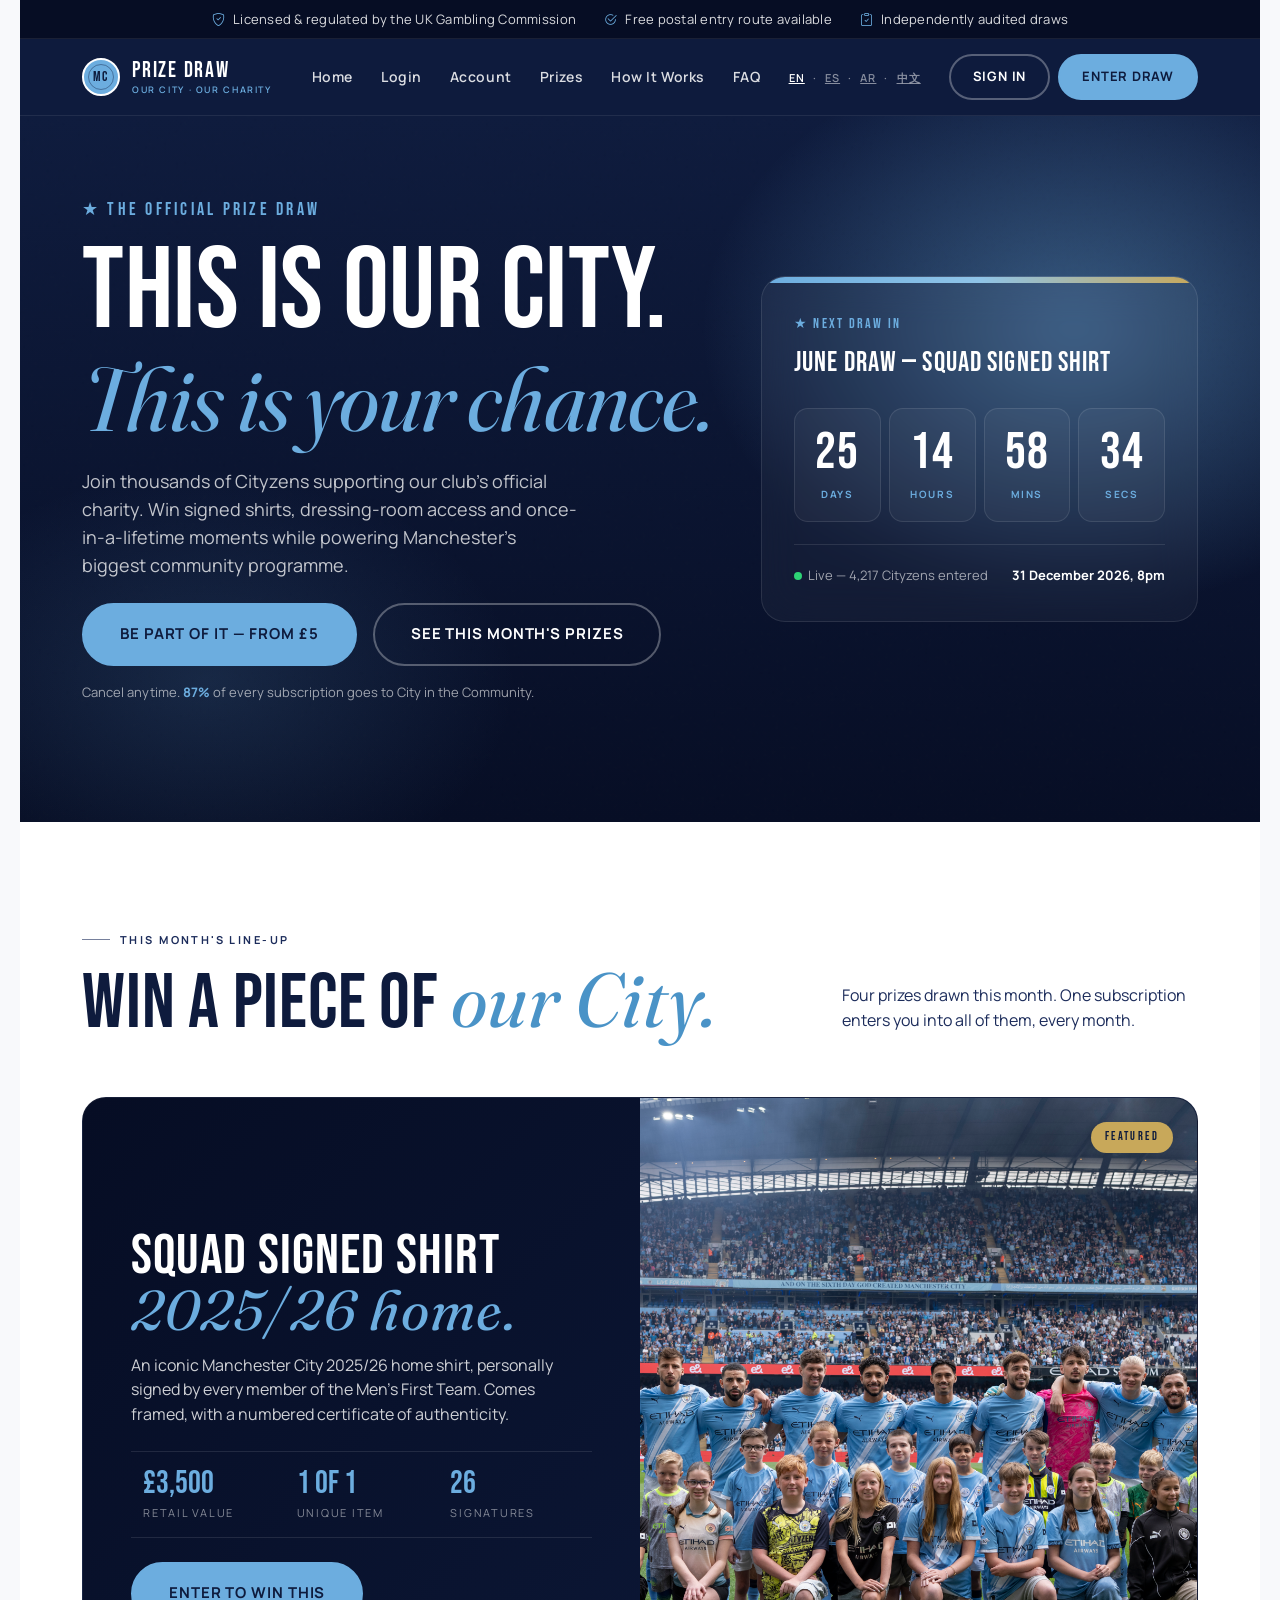
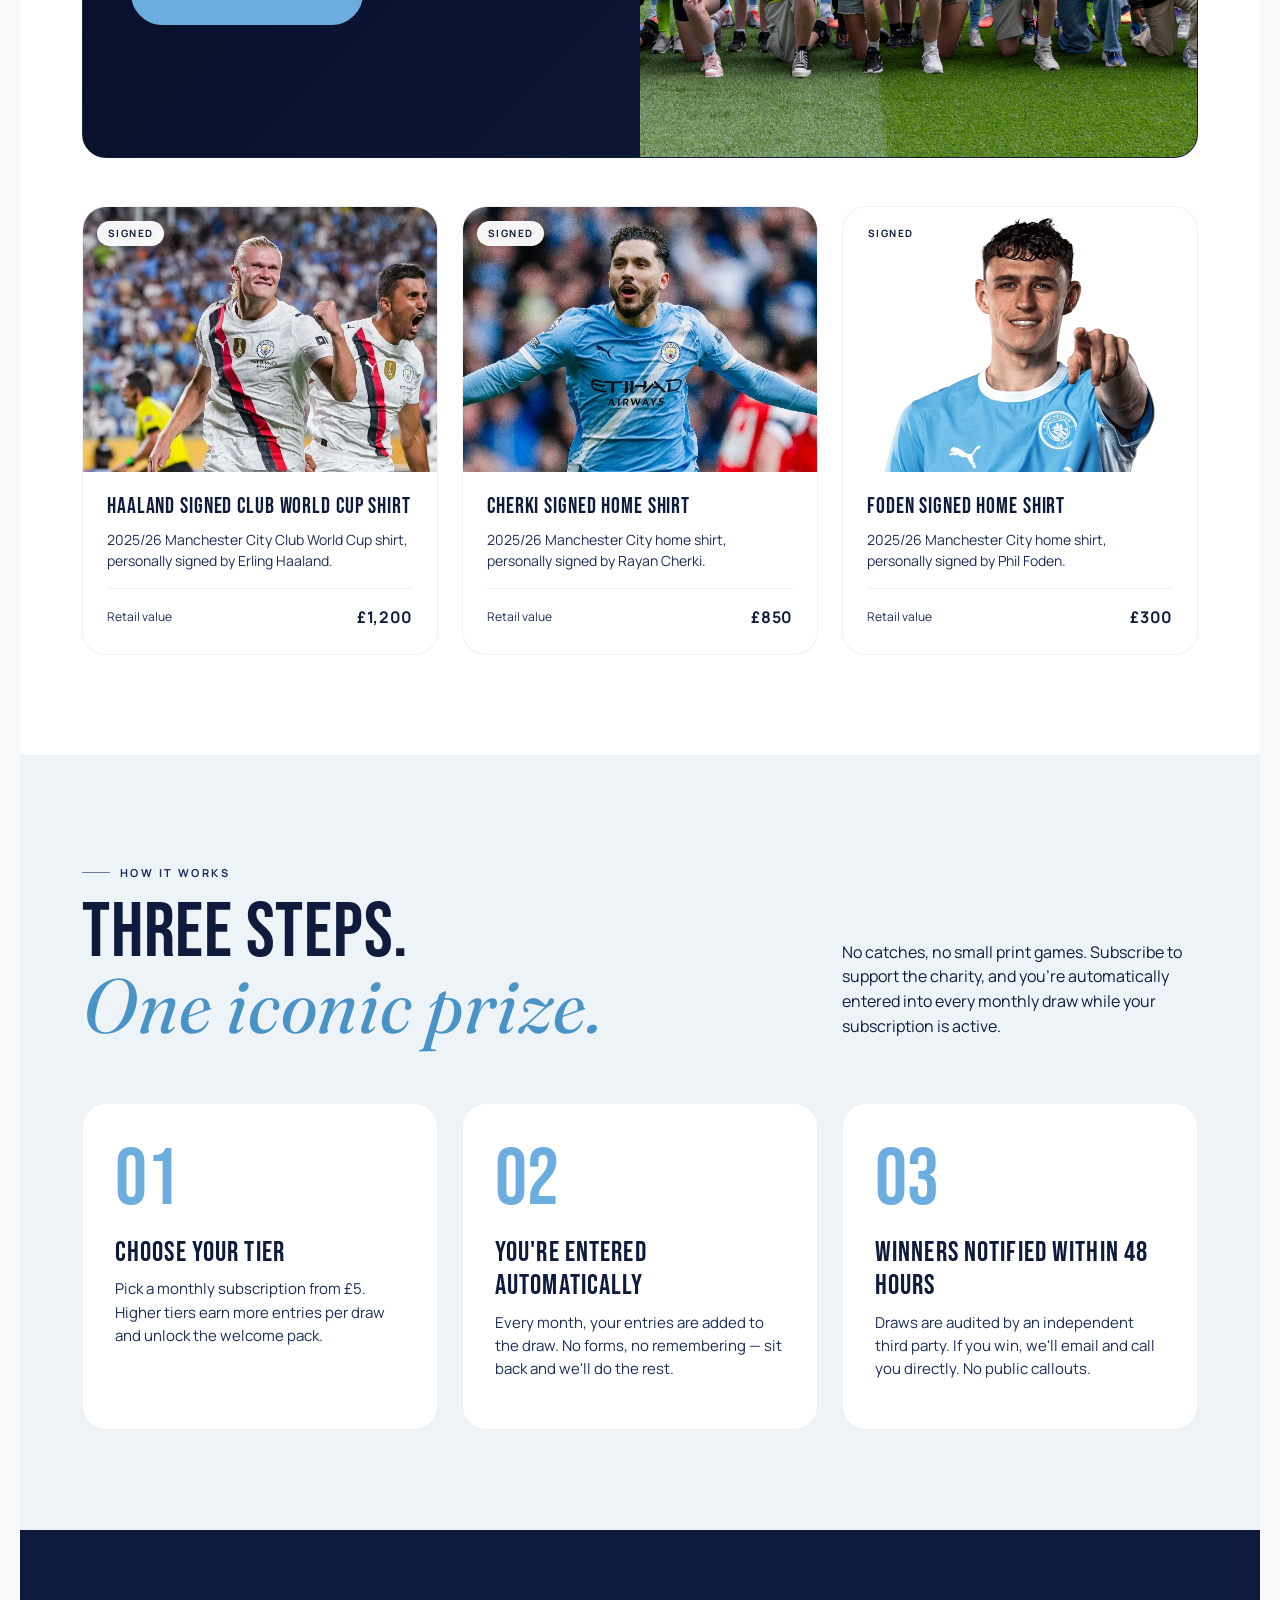
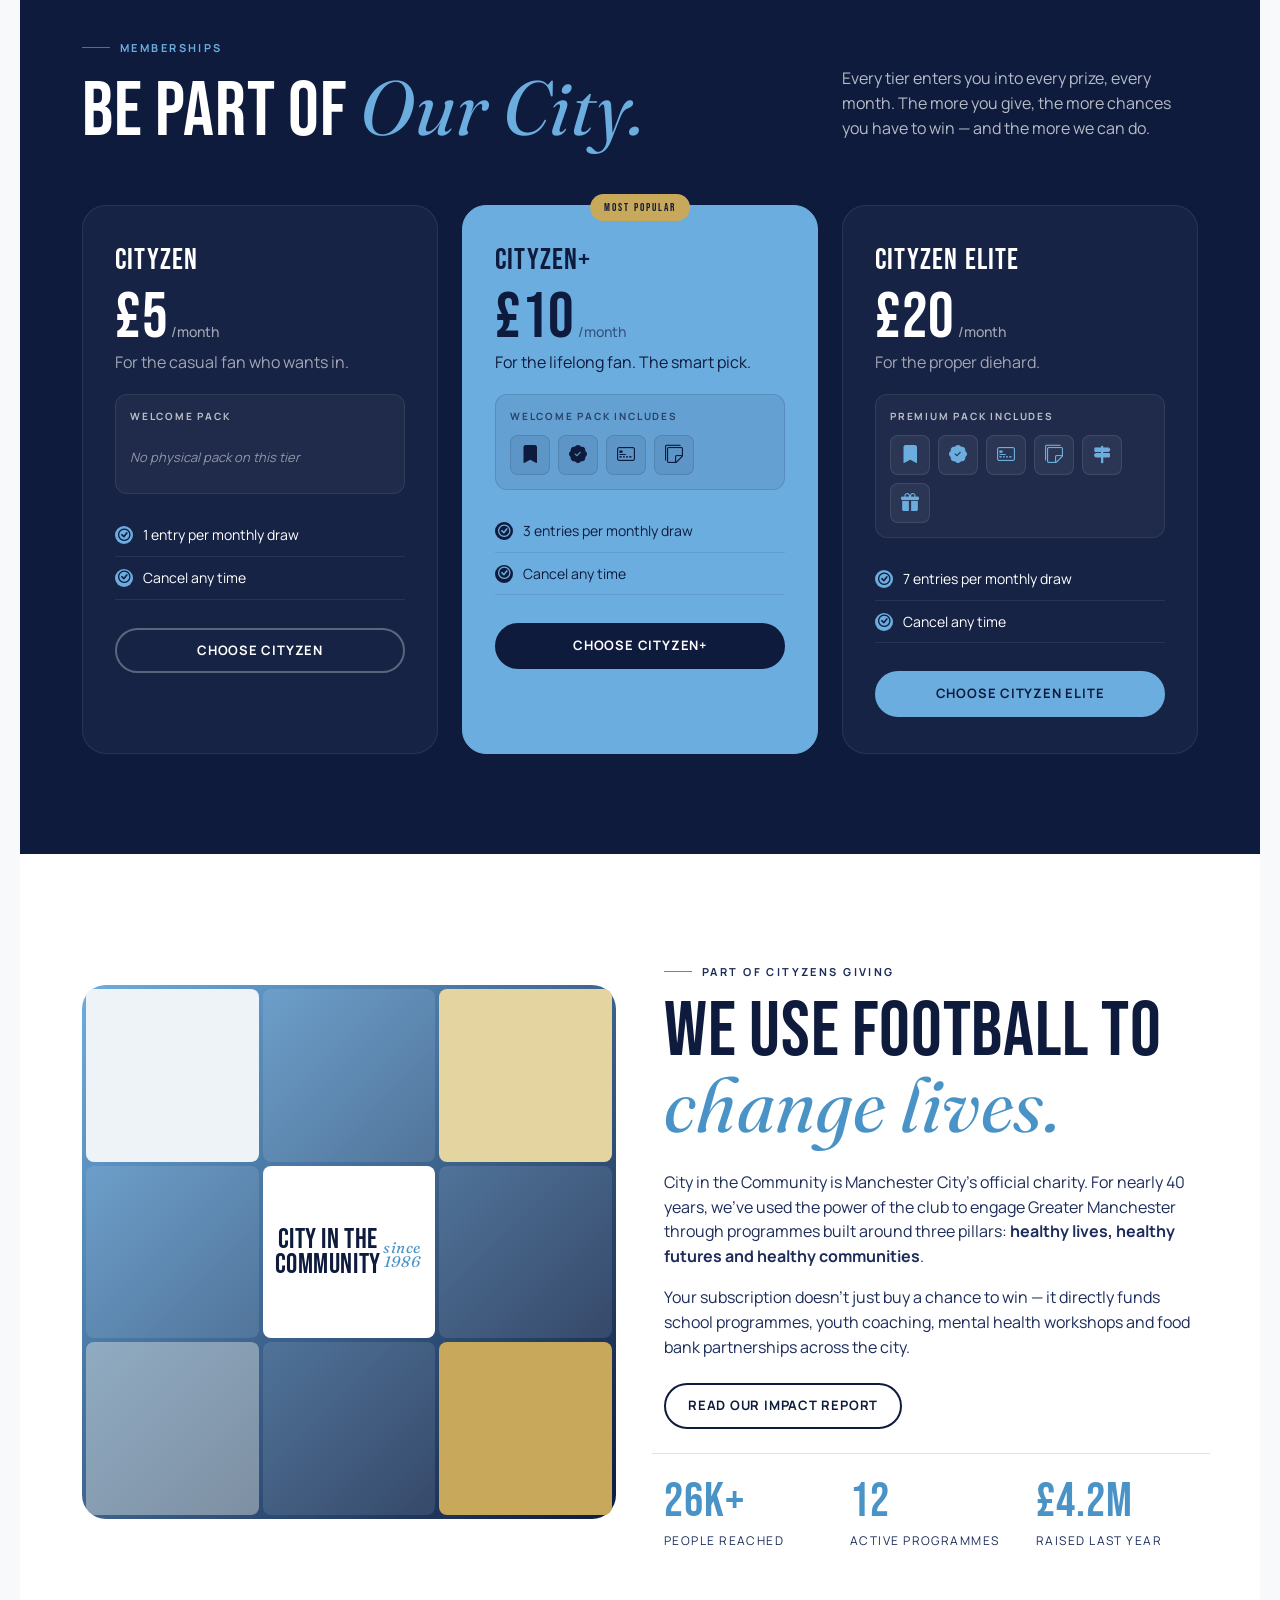
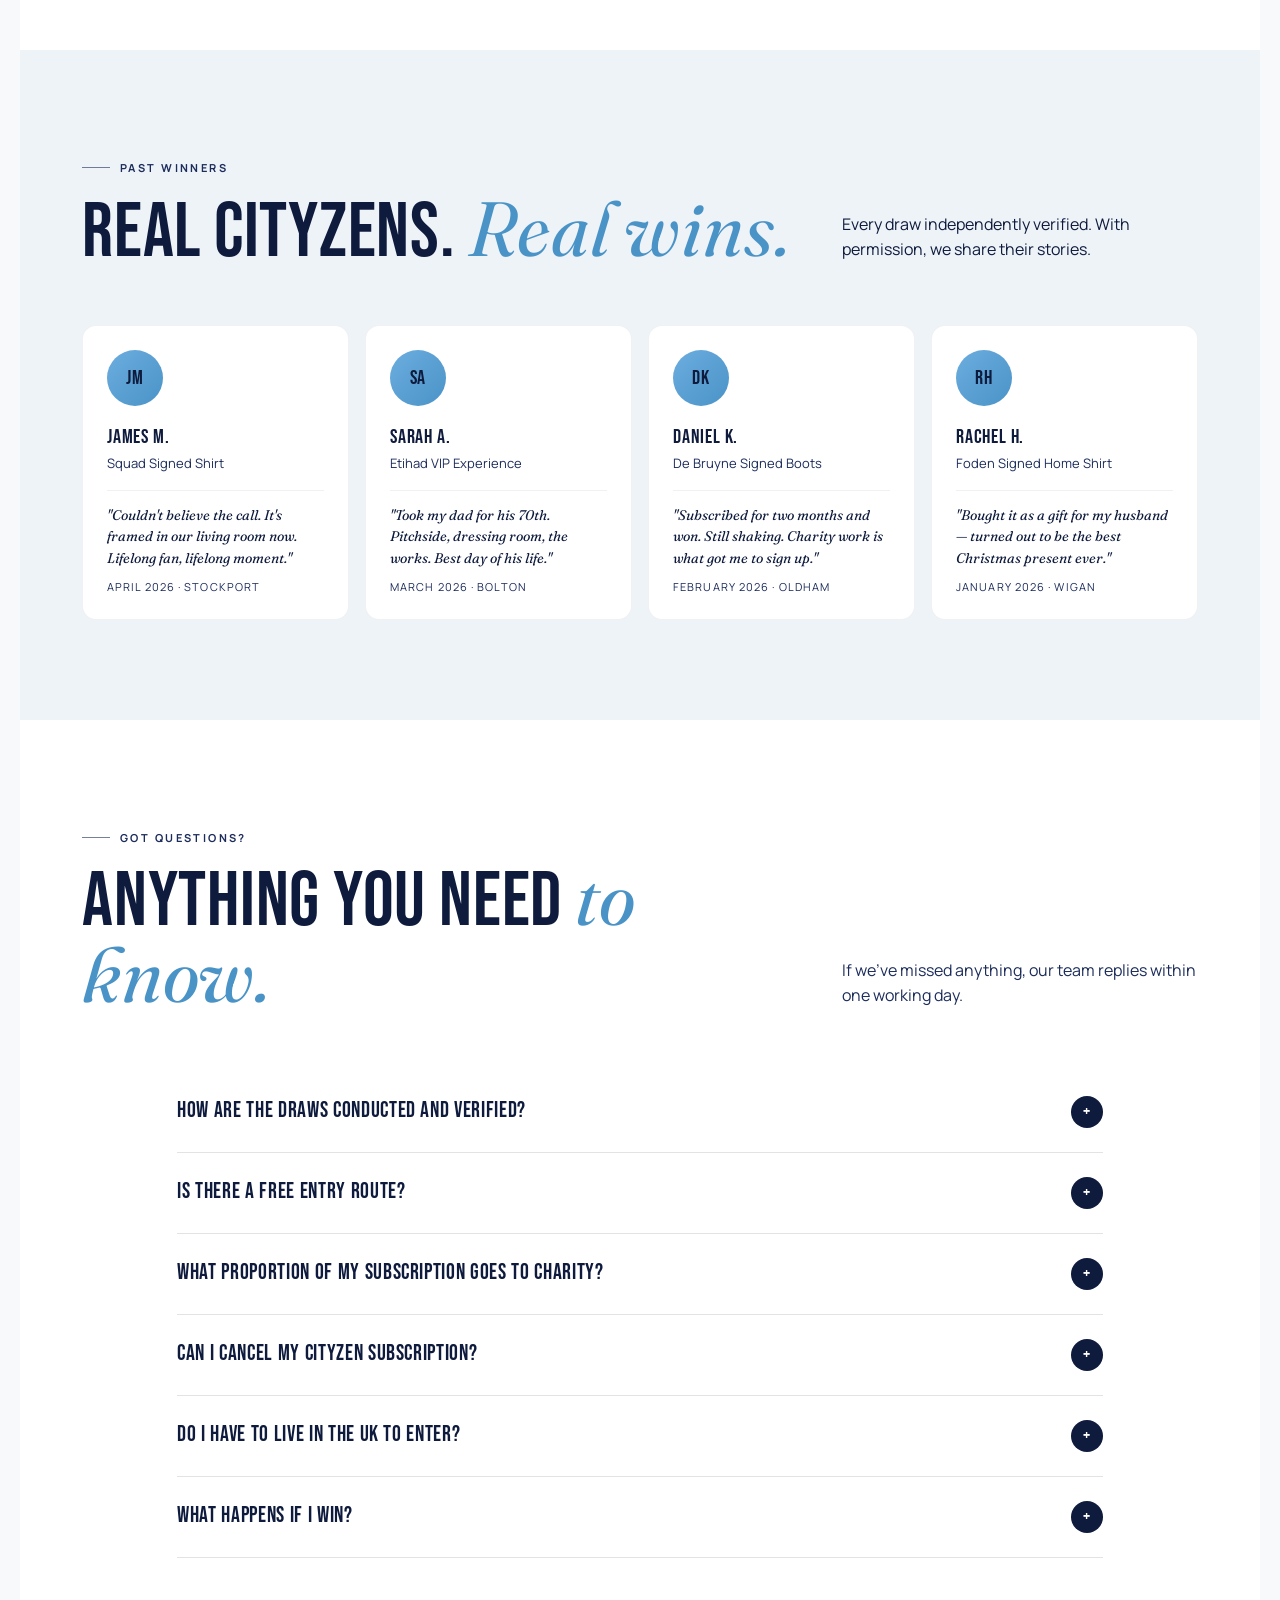
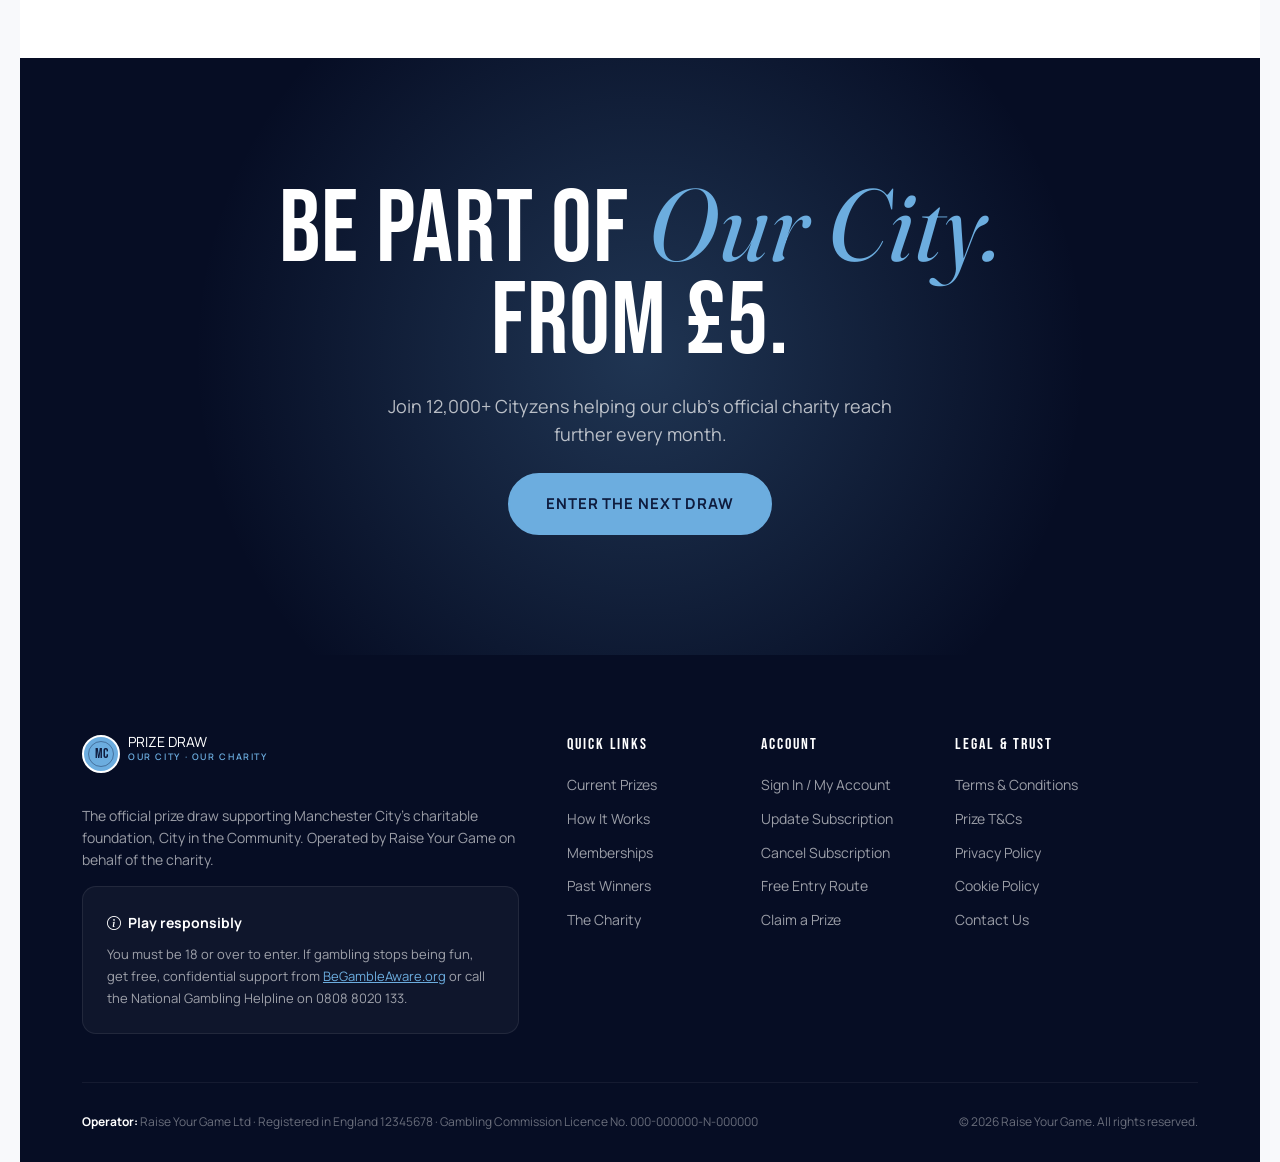
==== commit cd67615b: "Implement feature X to enhance user experience and fix bug Y in module Z" ====
--- a/index.html
+++ b/index.html
@@ -1,585 +1,912 @@
-<!DOCTYPE html>
+<!doctype html>
 <html lang="en">
-<head>
-<meta charset="UTF-8" />
-<meta name="viewport" content="width=device-width, initial-scale=1.0" />
-<title>Man City Prize Draw — Our City. Your Chance.</title>
-<meta name="description" content="Join thousands of Cityzens supporting our club's official charity. Win signed shirts, stadium access and once-in-a-lifetime moments — from £5/month." />
-
-<link href="https://cdn.jsdelivr.net/npm/bootstrap@5.3.3/dist/css/bootstrap.min.css" rel="stylesheet">
-<link href="https://cdn.jsdelivr.net/npm/bootstrap-icons@1.11.3/font/bootstrap-icons.css" rel="stylesheet">
-<link rel="stylesheet" href="style.css">
-
-<link rel="preconnect" href="https://fonts.googleapis.com">
-<link rel="preconnect" href="https://fonts.gstatic.com" crossorigin>
-<link href="https://fonts.googleapis.com/css2?family=Bebas+Neue&family=Manrope:wght@300;400;500;600;700;800&family=Fraunces:ital,wght@0,400;0,600;1,400&display=swap" rel="stylesheet">
-
-</head>
-<body>
-
-<a href="#main" class="skip-link">Skip to main content</a>
-
-<!-- Trust strip -->
-<div class="trust-strip">
-  <div class="container">
-    <span><i class="bi bi-shield-check"></i> Licensed & regulated by the UK Gambling Commission</span>
-    <span><i class="bi bi-check2-circle"></i> Free postal entry route available</span>
-    <span><i class="bi bi-clipboard-check"></i> Independently audited draws</span>
-  </div>
-</div>
-
-<!-- Navbar — dark -->
-<nav class="navbar navbar-expand-lg navbar-custom sticky-top">
-  <div class="container">
-    <a class="navbar-brand" href="#">
-      <span class="logo-mark">MC</span>
-      <span class="brand-text">
-        PRIZE DRAW
-        <small>OUR CITY · OUR CHARITY</small>
-      </span>
-    </a>
-
-    <button class="navbar-toggler border-0" type="button" data-bs-toggle="collapse" data-bs-target="#navMenu">
-      <i class="bi bi-list fs-3"></i>
-    </button>
-
-    <div class="collapse navbar-collapse" id="navMenu">
-      <ul class="navbar-nav mx-auto">
-        <li class="nav-item"><a class="nav-link" href="#prizes">Prizes</a></li>
-        <li class="nav-item"><a class="nav-link" href="#how">How It Works</a></li>
-        <li class="nav-item"><a class="nav-link" href="#tiers">Pricing</a></li>
-        <li class="nav-item"><a class="nav-link" href="#charity">The Charity</a></li>
-        <li class="nav-item"><a class="nav-link" href="#winners">Winners</a></li>
-        <li class="nav-item"><a class="nav-link" href="#faq">FAQ</a></li>
-      </ul>
-      <div class="d-flex gap-2 align-items-center">
-        <div class="lang-switcher d-none d-lg-flex">
-          <a href="#" class="active">EN</a><span>·</span><a href="#">ES</a><span>·</span><a href="#">AR</a><span>·</span><a href="#">中文</a>
-        </div>
-        <a href="/account" class="btn btn-ghost-light">Sign In</a>
-        <a href="#tiers" class="btn btn-sky">Enter Draw</a>
+  <head>
+    <meta charset="UTF-8" />
+    <meta name="viewport" content="width=device-width, initial-scale=1.0" />
+    <title>Man City Prize Draw — Our City. Your Chance.</title>
+    <meta
+      name="description"
+      content="Join thousands of Cityzens supporting our club's official charity. Win signed shirts, stadium access and once-in-a-lifetime moments — from £5/month."
+    />
+
+    <link
+      href="https://cdn.jsdelivr.net/npm/bootstrap@5.3.3/dist/css/bootstrap.min.css"
+      rel="stylesheet"
+    />
+    <link
+      href="https://cdn.jsdelivr.net/npm/bootstrap-icons@1.11.3/font/bootstrap-icons.css"
+      rel="stylesheet"
+    />
+    <link rel="stylesheet" href="style.css" />
+
+    <link rel="preconnect" href="https://fonts.googleapis.com" />
+    <link rel="preconnect" href="https://fonts.gstatic.com" crossorigin />
+    <link
+      href="https://fonts.googleapis.com/css2?family=Bebas+Neue&family=Manrope:wght@300;400;500;600;700;800&family=Fraunces:ital,wght@0,400;0,600;1,400&display=swap"
+      rel="stylesheet"
+    />
+  </head>
+  <body>
+    <a href="#main" class="skip-link">Skip to main content</a>
+
+    <!-- Trust strip -->
+    <div class="trust-strip">
+      <div class="container">
+        <span
+          ><i class="bi bi-shield-check"></i> Licensed & regulated by the UK
+          Gambling Commission</span
+        >
+        <span
+          ><i class="bi bi-check2-circle"></i> Free postal entry route
+          available</span
+        >
+        <span
+          ><i class="bi bi-clipboard-check"></i> Independently audited
+          draws</span
+        >
       </div>
     </div>
-  </div>
-</nav>
-
-<main id="main">
-
-<!-- Hero — dark floodlit -->
-<section class="hero">
-  <div class="container">
-    <div class="row align-items-center g-5">
-      <div class="col-lg-7">
-        <div class="hero-tagline">★ THE OFFICIAL PRIZE DRAW</div>
-        <h1 class="hero-title mb-4">
-          This is our City.<br>
-          <em>This is your chance.</em>
-        </h1>
-        <p class="hero-sub mb-4">
-          Join thousands of Cityzens supporting our club's official charity. Win signed shirts, dressing-room access and once-in-a-lifetime moments while powering Manchester's biggest community programme.
-        </p>
-        <div class="d-flex flex-wrap gap-3 mb-3">
-          <a href="#tiers" class="btn btn-sky btn-lg-custom">Be part of it — from £5</a>
-          <a href="#prizes" class="btn btn-ghost-light btn-lg-custom">See this month's prizes</a>
-        </div>
-        <p class="price-line mb-0">Cancel anytime. <strong>87%</strong> of every subscription goes to City in the Community.</p>
-      </div>
-
-      <div class="col-lg-5">
-        <aside class="countdown-card" aria-label="Next draw countdown">
-          <div class="countdown-label">★ NEXT DRAW IN</div>
-          <div class="countdown-headline">June Draw — Squad Signed Shirt</div>
-          <div class="row g-2" role="timer" aria-live="polite">
-            <div class="col-3"><div class="countdown-unit"><div class="countdown-num" id="cd-days">00</div><div class="countdown-tag">Days</div></div></div>
-            <div class="col-3"><div class="countdown-unit"><div class="countdown-num" id="cd-hours">00</div><div class="countdown-tag">Hours</div></div></div>
-            <div class="col-3"><div class="countdown-unit"><div class="countdown-num" id="cd-mins">00</div><div class="countdown-tag">Mins</div></div></div>
-            <div class="col-3"><div class="countdown-unit"><div class="countdown-num" id="cd-secs">00</div><div class="countdown-tag">Secs</div></div></div>
-          </div>
-          <div class="countdown-date">
-            <span><span class="live-dot"></span>Live — 4,217 Cityzens entered</span>
-            <strong id="draw-date">30 June 2026, 8pm</strong>
-          </div>
-        </aside>
-      </div>
-    </div>
-  </div>
-</section>
-
-<!-- PRIZES — moved up -->
-<section class="section-light" id="prizes">
-  <div class="container">
-    <div class="row mb-5 align-items-end">
-      <div class="col-lg-8">
-        <div class="eyebrow eyebrow-dark mb-3">This month's line-up</div>
-        <h2 class="section-title">Win a piece of <em>our City.</em></h2>
-      </div>
-      <div class="col-lg-4">
-        <p class="section-lead">Four prizes drawn this month. One subscription enters you into all of them, every month.</p>
-      </div>
-    </div>
-
-    <!-- Featured prize -->
-    <article class="featured-prize reveal mb-5">
-      <div class="featured-badge">FEATURED</div>
-      <div class="row g-0 align-items-stretch">
-        <div class="col-lg-6 col-text d-flex flex-column justify-content-center">
-          <h3 class="mb-3">Squad Signed Shirt <em>2025/26 home.</em></h3>
-          <p class="mb-4">An iconic Manchester City 2025/26 home shirt, personally signed by every member of the Men's First Team. Comes framed, with a numbered certificate of authenticity.</p>
-          <div class="row featured-stats py-3 mb-4">
-            <div class="col-4"><div class="stat-num">£3,500</div><div class="stat-label">Retail Value</div></div>
-            <div class="col-4"><div class="stat-num">1 of 1</div><div class="stat-label">Unique Item</div></div>
-            <div class="col-4"><div class="stat-num">26</div><div class="stat-label">Signatures</div></div>
-          </div>
-          <a href="#tiers" class="btn btn-sky btn-lg-custom align-self-start">Enter to win this</a>
-        </div>
-        <div class="col-lg-6">
-            <img src="./images/cityherosept2555.png" alt="Photo of the squad signed shirt prize" class="featured-img">
-          
-        </div>
-      </div>
-    </article>
-
-    <div class="row g-4">
-      <div class="col-md-4">
-        <article class="prize-card reveal">
-          <div class="prize-img photo-placeholder photo-placeholder-shirt">
-            <span class="prize-tag">Signed</span>
-            <div class="photo-placeholder-content">
-            <img src="./images/Haaland.jpeg" alt="Haaland Shirt Photo" class="prize-photo">
-            </div>
-          </div>
-          <div class="prize-body">
-            <h4>Haaland Signed Club World Cup Shirt</h4>
-            <p>2025/26 Manchester City Club World Cup shirt, personally signed by Erling Haaland.</p>
-            <div class="d-flex justify-content-between align-items-center prize-meta">
-              <span>Retail value</span>
-              <strong>£1,200</strong>
-            </div>
-          </div>
-        </article>
-      </div>
-
-      <div class="col-md-4">
-        <article class="prize-card reveal">
-          <div class="prize-img photo-placeholder photo-placeholder-shirt">
-            <span class="prize-tag">Signed</span>
-            <div class="photo-placeholder-content">
-             
-                <img src="./images/Rayan-Cherki.jpeg" alt="Cherki Shirt Photo" class="prize-photo">
-            </div>
-          </div>
-          <div class="prize-body">
-            <h4>Cherki Signed Home Shirt</h4>
-            <p>2025/26 Manchester City home shirt, personally signed by Rayan Cherki.</p>
-            <div class="d-flex justify-content-between align-items-center prize-meta">
-              <span>Retail value</span>
-              <strong>£850</strong>
-            </div>
-          </div>
-        </article>
-      </div>
-
-       <div class="col-md-4">
-        <article class="prize-card reveal">
-          <div class="prize-img photo-placeholder photo-placeholder-shirt">
-            <span class="prize-tag">Signed</span>
-            <div class="photo-placeholder-content">
-             
-                <img src="./images/phil-foden-elec-bl.webp" alt="Foden Shirt Photo" class="prize-photo">
-            </div>
-          </div>
-          <div class="prize-body">
-            <h4>Foden Signed Home Shirt</h4>
-            <p>2025/26 Manchester City home shirt, personally signed by Phil Foden.</p>
-            <div class="d-flex justify-content-between align-items-center prize-meta">
-              <span>Retail value</span>
-              <strong>£300</strong>
-            </div>
-          </div>
-        </article>
-      </div>
-    </div>
-  </div>
-</section>
-
-<!-- How it works -->
-<section class="section-tinted" id="how">
-  <div class="container">
-    <div class="row mb-5 align-items-end">
-      <div class="col-lg-8">
-        <div class="eyebrow eyebrow-dark mb-3">How it works</div>
-        <h2 class="section-title">Three steps.<br><em>One iconic prize.</em></h2>
-      </div>
-      <div class="col-lg-4">
-        <p class="section-lead">No catches, no small print games. Subscribe to support the charity, and you're automatically entered into every monthly draw while your subscription is active.</p>
-      </div>
-    </div>
-    <div class="row g-4">
-      <div class="col-lg-4">
-        <article class="step-card reveal">
-          <div class="step-num">01</div>
-          <h3>Choose your tier</h3>
-          <p>Pick a monthly subscription from £5. Higher tiers earn more entries per draw and unlock the welcome pack.</p>
-        </article>
-      </div>
-      <div class="col-lg-4">
-        <article class="step-card reveal">
-          <div class="step-num">02</div>
-          <h3>You're entered automatically</h3>
-          <p>Every month, your entries are added to the draw. No forms, no remembering — sit back and we'll do the rest.</p>
-        </article>
-      </div>
-      <div class="col-lg-4">
-        <article class="step-card reveal">
-          <div class="step-num">03</div>
-          <h3>Winners notified within 48 hours</h3>
-          <p>Draws are audited by an independent third party. If you win, we'll email and call you directly. No public callouts.</p>
-        </article>
-      </div>
-    </div>
-  </div>
-</section>
-
-<!-- Tiers — dark, Cityzen naming, welcome pack visuals -->
-<section class="section-dark" id="tiers">
-  <div class="container">
-    <div class="row mb-5 align-items-end">
-      <div class="col-lg-8">
-        <div class="eyebrow eyebrow-light mb-3">Memberships</div>
-        <h2 class="section-title">Be part of <em>Our City.</em></h2>
-      </div>
-      <div class="col-lg-4">
-        <p class="section-lead">Every tier enters you into every prize, every month. The more you give, the more chances you have to win — and the more we can do.</p>
-      </div>
-    </div>
-    <div class="row g-4">
-      <div class="col-lg-4">
-        <article class="tier-card reveal">
-          <h3>Cityzen</h3>
-          <div class="tier-price"><sup>£</sup>5<small> /month</small></div>
-          <p class="text-muted-soft">For the casual fan who wants in.</p>
-
-          <div class="pack-preview">
-            <div class="pack-label">Welcome pack</div>
-            <div class="pack-empty">No physical pack on this tier</div>
-          </div>
-
-          <ul class="tier-features">
-            <li>1 entry per monthly draw</li>
-            <li>Entered into all 4 prizes</li>
-            <li>Monthly winners newsletter</li>
-            <li>Cancel any time</li>
-          </ul>
-          <a href="#" class="btn btn-ghost-light w-100">Choose Cityzen</a>
-        </article>
-      </div>
-
-      <div class="col-lg-4">
-        <article class="tier-card tier-featured reveal">
-          <div class="popular-badge">MOST POPULAR</div>
-          <h3>Cityzen+</h3>
-          <div class="tier-price"><sup>£</sup>10<small> /month</small></div>
-          <p>For the lifelong fan. The smart pick.</p>
-
-          <div class="pack-preview">
-            <div class="pack-label">Welcome pack includes</div>
-            <div class="pack-items">
-              <div class="pack-item" title="Member scarf"><i class="bi bi-bookmark-fill"></i></div>
-              <div class="pack-item" title="Pin badge"><i class="bi bi-patch-check-fill"></i></div>
-              <div class="pack-item" title="Member card"><i class="bi bi-credit-card-2-front"></i></div>
-              <div class="pack-item" title="Sticker set"><i class="bi bi-stickies"></i></div>
-            </div>
-          </div>
-
-          <ul class="tier-features">
-            <li>3 entries per monthly draw</li>
-            <li>Entered into all 4 prizes</li>
-            <li>Welcome pack + sticker set</li>
-            <li>Cancel any time</li>
-          </ul>
-          <a href="#" class="btn btn-navy w-100">Choose Cityzen+</a>
-        </article>
-      </div>
-
-      <div class="col-lg-4">
-        <article class="tier-card reveal">
-          <h3>Cityzen Elite</h3>
-          <div class="tier-price"><sup>£</sup>20<small> /month</small></div>
-          <p class="text-muted-soft">For the proper diehard.</p>
-
-          <div class="pack-preview">
-            <div class="pack-label">Premium pack includes</div>
-            <div class="pack-items">
-              <div class="pack-item" title="Premium scarf"><i class="bi bi-bookmark-fill"></i></div>
-              <div class="pack-item" title="Numbered pin"><i class="bi bi-patch-check-fill"></i></div>
-              <div class="pack-item" title="Member card"><i class="bi bi-credit-card-2-front"></i></div>
-              <div class="pack-item" title="Sticker set"><i class="bi bi-stickies"></i></div>
-              <div class="pack-item" title="Etihad street sign"><i class="bi bi-signpost-2-fill"></i></div>
-              <div class="pack-item" title="Quarterly bonus"><i class="bi bi-gift-fill"></i></div>
-            </div>
-          </div>
-
-          <ul class="tier-features">
-            <li>7 entries per monthly draw</li>
-            <li>Entered into all 4 prizes</li>
-            <li>Exclusive quarterly bonus draw</li>
-            <li>Premium welcome pack</li>
-          </ul>
-          <a href="#" class="btn btn-sky w-100">Choose Cityzen Elite</a>
-        </article>
-      </div>
-    </div>
-  </div>
-</section>
-
-<!-- Charity -->
-<section class="section-light" id="charity">
-  <div class="container">
-    <div class="row align-items-center g-5">
-      <div class="col-lg-6">
-        <div class="charity-visual" aria-hidden="true">
-          <div></div><div></div><div></div>
-          <div></div>
-          <div>City in the<br>Community<span>since 1986</span></div>
-          <div></div>
-          <div></div><div></div><div></div>
-        </div>
-      </div>
-      <div class="col-lg-6">
-        <div class="eyebrow eyebrow-dark mb-3">Part of Cityzens Giving</div>
-        <h2 class="section-title mb-4">We use football to <em>change lives.</em></h2>
-        <p class="mb-3" style="color: var(--navy-soft);">City in the Community is Manchester City's official charity. For nearly 40 years, we've used the power of the club to engage Greater Manchester through programmes built around three pillars: <strong>healthy lives, healthy futures and healthy communities</strong>.</p>
-        <p class="mb-4" style="color: var(--navy-soft);">Your subscription doesn't just buy a chance to win — it directly funds school programmes, youth coaching, mental health workshops and food bank partnerships across the city.</p>
-        <a href="#" class="btn btn-ghost-dark mb-4">Read our impact report</a>
-        <div class="row pt-4" style="border-top: 1px solid var(--line);">
-          <div class="col-4"><div class="impact-num">26K+</div><div class="impact-label">People Reached</div></div>
-          <div class="col-4"><div class="impact-num">12</div><div class="impact-label">Active Programmes</div></div>
-          <div class="col-4"><div class="impact-num">£4.2M</div><div class="impact-label">Raised Last Year</div></div>
-        </div>
-      </div>
-    </div>
-  </div>
-</section>
-
-<!-- Winners -->
-<section class="section-tinted" id="winners">
-  <div class="container">
-    <div class="row mb-5 align-items-end">
-      <div class="col-lg-8">
-        <div class="eyebrow eyebrow-dark mb-3">Past winners</div>
-        <h2 class="section-title">Real Cityzens. <em>Real wins.</em></h2>
-      </div>
-      <div class="col-lg-4">
-        <p class="section-lead">Every draw independently verified. With permission, we share their stories.</p>
-      </div>
-    </div>
-    <div class="row g-3">
-      <div class="col-lg-3 col-md-6">
-        <article class="winner-card reveal">
-          <div class="winner-avatar mb-3">JM</div>
-          <div class="winner-name">James M.</div>
-          <div class="winner-prize mb-3">Squad Signed Shirt</div>
-          <p class="winner-quote mb-2">"Couldn't believe the call. It's framed in our living room now. Lifelong fan, lifelong moment."</p>
-          <div class="winner-date">April 2026 · Stockport</div>
-        </article>
-      </div>
-      <div class="col-lg-3 col-md-6">
-        <article class="winner-card reveal">
-          <div class="winner-avatar mb-3">SA</div>
-          <div class="winner-name">Sarah A.</div>
-          <div class="winner-prize mb-3">Etihad VIP Experience</div>
-          <p class="winner-quote mb-2">"Took my dad for his 70th. Pitchside, dressing room, the works. Best day of his life."</p>
-          <div class="winner-date">March 2026 · Bolton</div>
-        </article>
-      </div>
-      <div class="col-lg-3 col-md-6">
-        <article class="winner-card reveal">
-          <div class="winner-avatar mb-3">DK</div>
-          <div class="winner-name">Daniel K.</div>
-          <div class="winner-prize mb-3">De Bruyne Signed Boots</div>
-          <p class="winner-quote mb-2">"Subscribed for two months and won. Still shaking. Charity work is what got me to sign up."</p>
-          <div class="winner-date">February 2026 · Oldham</div>
-        </article>
-      </div>
-      <div class="col-lg-3 col-md-6">
-        <article class="winner-card reveal">
-          <div class="winner-avatar mb-3">RH</div>
-          <div class="winner-name">Rachel H.</div>
-          <div class="winner-prize mb-3">Foden Signed Home Shirt</div>
-          <p class="winner-quote mb-2">"Bought it as a gift for my husband — turned out to be the best Christmas present ever."</p>
-          <div class="winner-date">January 2026 · Wigan</div>
-        </article>
-      </div>
-    </div>
-  </div>
-</section>
-
-<!-- FAQ -->
-<section class="section-light" id="faq">
-  <div class="container">
-    <div class="row mb-5 align-items-end">
-      <div class="col-lg-8">
-        <div class="eyebrow eyebrow-dark mb-3">Got questions?</div>
-        <h2 class="section-title">Anything you need <em>to know.</em></h2>
-      </div>
-      <div class="col-lg-4">
-        <p class="section-lead">If we've missed anything, our team replies within one working day.</p>
-      </div>
-    </div>
-    <div class="row justify-content-center">
-      <div class="col-lg-10">
-        <div class="accordion accordion-custom" id="faqAccordion">
-
-          <div class="accordion-item">
-            <h3 class="accordion-header">
-              <button class="accordion-button collapsed" type="button" data-bs-toggle="collapse" data-bs-target="#faq1">
-                <span>How are the draws conducted and verified?</span>
-                <span class="faq-icon">+</span>
-              </button>
-            </h3>
-            <div id="faq1" class="accordion-collapse collapse" data-bs-parent="#faqAccordion">
-              <div class="accordion-body">Every draw is run using a certified random number generator and verified by an independent third-party auditor. Records of each draw — including timestamps and entry counts — are published in our monthly transparency report.</div>
-            </div>
-          </div>
-
-          <div class="accordion-item">
-            <h3 class="accordion-header">
-              <button class="accordion-button collapsed" type="button" data-bs-toggle="collapse" data-bs-target="#faq2">
-                <span>Is there a free entry route?</span>
-                <span class="faq-icon">+</span>
-              </button>
-            </h3>
-            <div id="faq2" class="accordion-collapse collapse" data-bs-parent="#faqAccordion">
-              <div class="accordion-body">Yes. Under UK law, you can enter any draw free of charge by sending a postal entry to our registered address. Full instructions are on our Terms & Conditions page. Free entries have identical odds of winning.</div>
-            </div>
-          </div>
-
-          <div class="accordion-item">
-            <h3 class="accordion-header">
-              <button class="accordion-button collapsed" type="button" data-bs-toggle="collapse" data-bs-target="#faq3">
-                <span>What proportion of my subscription goes to charity?</span>
-                <span class="faq-icon">+</span>
-              </button>
-            </h3>
-            <div id="faq3" class="accordion-collapse collapse" data-bs-parent="#faqAccordion">
-              <div class="accordion-body">87% of every £5, £10 or £20 subscription goes directly to City in the Community. The remaining 13% covers prize costs, operational expenses, and audit fees. We publish a full breakdown in our annual impact report.</div>
-            </div>
-          </div>
-
-          <div class="accordion-item">
-            <h3 class="accordion-header">
-              <button class="accordion-button collapsed" type="button" data-bs-toggle="collapse" data-bs-target="#faq4">
-                <span>Can I cancel my Cityzen subscription?</span>
-                <span class="faq-icon">+</span>
-              </button>
-            </h3>
-            <div id="faq4" class="accordion-collapse collapse" data-bs-parent="#faqAccordion">
-              <div class="accordion-body">Yes. You can cancel from your account dashboard at any time, with no cancellation fees. You'll remain entered into draws until the end of your billing period.</div>
-            </div>
-          </div>
-
-          <div class="accordion-item">
-            <h3 class="accordion-header">
-              <button class="accordion-button collapsed" type="button" data-bs-toggle="collapse" data-bs-target="#faq5">
-                <span>Do I have to live in the UK to enter?</span>
-                <span class="faq-icon">+</span>
-              </button>
-            </h3>
-            <div id="faq5" class="accordion-collapse collapse" data-bs-parent="#faqAccordion">
-              <div class="accordion-body">Currently, the prize draw is open to UK residents aged 18 and over only. International fans can support City in the Community directly via the official charity site — we'll link you through.</div>
-            </div>
-          </div>
-
-          <div class="accordion-item">
-            <h3 class="accordion-header">
-              <button class="accordion-button collapsed" type="button" data-bs-toggle="collapse" data-bs-target="#faq6">
-                <span>What happens if I win?</span>
-                <span class="faq-icon">+</span>
-              </button>
-            </h3>
-            <div id="faq6" class="accordion-collapse collapse" data-bs-parent="#faqAccordion">
-              <div class="accordion-body">We contact winners directly by email and phone within 48 hours of the draw. Prizes are delivered free of charge to UK addresses. Experience-based prizes are arranged with you to fit a date that works.</div>
-            </div>
-          </div>
-
-        </div>
-      </div>
-    </div>
-  </div>
-</section>
-
-<!-- Final CTA -->
-<section class="final-cta">
-  <div class="container">
-    <h2 class="mb-4">Be part of <em>Our City.</em><br>From £5.</h2>
-    <p class="mb-4 mx-auto" style="font-size: 18px; color: rgba(255, 255, 255, 0.7); max-width: 540px;">Join 12,000+ Cityzens helping our club's official charity reach further every month.</p>
-    <a href="#tiers" class="btn btn-sky btn-lg-custom">Enter the next draw</a>
-  </div>
-</section>
-
-</main>
-
-<!-- Footer -->
-<footer>
-  <div class="container">
-    <div class="row g-5 mb-5">
-      <div class="col-lg-5">
-        <a class="navbar-brand mb-3 d-inline-flex" href="#" style="color: var(--white);">
-          <span class="logo-mark me-2">MC</span>
+
+    <!-- Navbar — dark -->
+    <nav class="navbar navbar-expand-lg navbar-custom sticky-top">
+      <div class="container">
+        <a class="navbar-brand" href="#">
+          <span class="logo-mark">MC</span>
           <span class="brand-text">
             PRIZE DRAW
-            <small style="color: var(--sky);">OUR CITY · OUR CHARITY</small>
+            <small>OUR CITY · OUR CHARITY</small>
           </span>
         </a>
-        <p class="my-3">The official prize draw supporting Manchester City's charitable foundation, City in the Community. Operated by Raise Your Game on behalf of the charity.</p>
-        <div class="responsible-gambling">
-          <strong><i class="bi bi-info-circle me-1"></i> Play responsibly</strong>
-          You must be 18 or over to enter. If gambling stops being fun, get free, confidential support from <a href="https://www.begambleaware.org" style="color: var(--sky); text-decoration: underline;">BeGambleAware.org</a> or call the National Gambling Helpline on 0808 8020 133.
+
+        <button
+          class="navbar-toggler border-0"
+          type="button"
+          data-bs-toggle="collapse"
+          data-bs-target="#navMenu"
+        >
+          <i class="bi bi-list fs-3"></i>
+        </button>
+
+        <div class="collapse navbar-collapse" id="navMenu">
+          <ul class="navbar-nav mx-auto">
+            <li class="nav-item">
+              <a class="nav-link" href="#main">Home</a>
+            </li>
+            <li class="nav-item">
+              <a class="nav-link" href="#Login">Login</a>
+            </li>
+            <li class="nav-item">
+              <a class="nav-link" href="#Account">Account</a>
+            </li>
+            <li class="nav-item">
+              <a class="nav-link" href="#prizes">Prizes</a>
+            </li>
+            <li class="nav-item">
+              <a class="nav-link" href="#how">How It Works</a>
+            </li>
+
+            </li>
+            <li class="nav-item"><a class="nav-link" href="#faq">FAQ</a></li>
+          </ul>
+          <div class="d-flex gap-2 align-items-center">
+            <div class="lang-switcher d-none d-lg-flex">
+              <a href="#" class="active">EN</a><span>·</span><a href="#">ES</a
+              ><span>·</span><a href="#">AR</a><span>·</span
+              ><a href="#">中文</a>
+            </div>
+            <a href="/account" class="btn btn-ghost-light">Sign In</a>
+            <a href="#tiers" class="btn btn-sky">Enter Draw</a>
+          </div>
         </div>
       </div>
-
-      <div class="col-lg-2 col-md-4">
-        <h5>Quick Links</h5>
-        <ul>
-          <li><a href="#prizes">Current Prizes</a></li>
-          <li><a href="#how">How It Works</a></li>
-          <li><a href="#tiers">Memberships</a></li>
-          <li><a href="#winners">Past Winners</a></li>
-          <li><a href="#charity">The Charity</a></li>
-        </ul>
+    </nav>
+
+    <main id="main">
+      <!-- Hero — dark floodlit -->
+      <section class="hero">
+        <div class="container">
+          <div class="row align-items-center g-5">
+            <div class="col-lg-7">
+              <div class="hero-tagline">★ THE OFFICIAL PRIZE DRAW</div>
+              <h1 class="hero-title mb-4">
+                This is our City.<br />
+                <em>This is your chance.</em>
+              </h1>
+              <p class="hero-sub mb-4">
+                Join thousands of Cityzens supporting our club's official
+                charity. Win signed shirts, dressing-room access and
+                once-in-a-lifetime moments while powering Manchester's biggest
+                community programme.
+              </p>
+              <div class="d-flex flex-wrap gap-3 mb-3">
+                <a href="#tiers" class="btn btn-sky btn-lg-custom"
+                  >Be part of it — from £5</a
+                >
+                <a href="#prizes" class="btn btn-ghost-light btn-lg-custom"
+                  >See this month's prizes</a
+                >
+              </div>
+              <p class="price-line mb-0">
+                Cancel anytime. <strong>87%</strong> of every subscription goes
+                to City in the Community.
+              </p>
+            </div>
+
+            <div class="col-lg-5">
+              <aside class="countdown-card" aria-label="Next draw countdown">
+                <div class="countdown-label">★ NEXT DRAW IN</div>
+                <div class="countdown-headline">
+                  June Draw — Squad Signed Shirt
+                </div>
+                <div class="row g-2" role="timer" aria-live="polite">
+                  <div class="col-3">
+                    <div class="countdown-unit">
+                      <div class="countdown-num" id="cd-days">00</div>
+                      <div class="countdown-tag">Days</div>
+                    </div>
+                  </div>
+                  <div class="col-3">
+                    <div class="countdown-unit">
+                      <div class="countdown-num" id="cd-hours">00</div>
+                      <div class="countdown-tag">Hours</div>
+                    </div>
+                  </div>
+                  <div class="col-3">
+                    <div class="countdown-unit">
+                      <div class="countdown-num" id="cd-mins">00</div>
+                      <div class="countdown-tag">Mins</div>
+                    </div>
+                  </div>
+                  <div class="col-3">
+                    <div class="countdown-unit">
+                      <div class="countdown-num" id="cd-secs">00</div>
+                      <div class="countdown-tag">Secs</div>
+                    </div>
+                  </div>
+                </div>
+                <div class="countdown-date">
+                  <span
+                    ><span class="live-dot"></span>Live — 4,217 Cityzens
+                    entered</span
+                  >
+                  <strong id="draw-date">30 June 2026, 8pm</strong>
+                </div>
+              </aside>
+            </div>
+          </div>
+        </div>
+      </section>
+
+      <section class="section-light" id="prizes">
+        <div class="container">
+          <div class="row mb-5 align-items-end">
+            <div class="col-lg-8">
+              <div class="eyebrow eyebrow-dark mb-3">This month's line-up</div>
+              <h2 class="section-title">Win a piece of <em>our City.</em></h2>
+            </div>
+            <div class="col-lg-4">
+              <p class="section-lead">
+                Four prizes drawn this month. One subscription enters you into
+                all of them, every month.
+              </p>
+            </div>
+          </div>
+
+          <article class="featured-prize reveal mb-5">
+            <div class="featured-badge">FEATURED</div>
+            <div class="row g-0 align-items-stretch">
+              <div
+                class="col-lg-6 col-text d-flex flex-column justify-content-center"
+              >
+                <h3 class="mb-3">Squad Signed Shirt <em>2025/26 home.</em></h3>
+                <p class="mb-4">
+                  An iconic Manchester City 2025/26 home shirt, personally
+                  signed by every member of the Men's First Team. Comes framed,
+                  with a numbered certificate of authenticity.
+                </p>
+                <div class="row featured-stats py-3 mb-4">
+                  <div class="col-4">
+                    <div class="stat-num">£3,500</div>
+                    <div class="stat-label">Retail Value</div>
+                  </div>
+                  <div class="col-4">
+                    <div class="stat-num">1 of 1</div>
+                    <div class="stat-label">Unique Item</div>
+                  </div>
+                  <div class="col-4">
+                    <div class="stat-num">26</div>
+                    <div class="stat-label">Signatures</div>
+                  </div>
+                </div>
+                <a
+                  href="#tiers"
+                  class="btn btn-sky btn-lg-custom align-self-start"
+                  >Enter to win this</a
+                >
+              </div>
+              <div class="col-lg-6">
+                <img
+                  src="./images/cityherosept2555.png"
+                  alt="Photo of the squad signed shirt prize"
+                  class="featured-img"
+                />
+              </div>
+            </div>
+          </article>
+
+          <div class="row g-4">
+            <div class="col-md-4">
+              <article class="prize-card reveal">
+                <div
+                  class="prize-img photo-placeholder photo-placeholder-shirt"
+                >
+                  <span class="prize-tag">Signed</span>
+                  <div class="photo-placeholder-content">
+                    <img
+                      src="./images/Haaland.jpeg"
+                      alt="Haaland Shirt Photo"
+                      class="prize-photo"
+                    />
+                  </div>
+                </div>
+                <div class="prize-body">
+                  <h4>Haaland Signed Club World Cup Shirt</h4>
+                  <p>
+                    2025/26 Manchester City Club World Cup shirt, personally
+                    signed by Erling Haaland.
+                  </p>
+                  <div
+                    class="d-flex justify-content-between align-items-center prize-meta"
+                  >
+                    <span>Retail value</span>
+                    <strong>£1,200</strong>
+                  </div>
+                </div>
+              </article>
+            </div>
+
+            <div class="col-md-4">
+              <article class="prize-card reveal">
+                <div
+                  class="prize-img photo-placeholder photo-placeholder-shirt"
+                >
+                  <span class="prize-tag">Signed</span>
+                  <div class="photo-placeholder-content">
+                    <img
+                      src="./images/Rayan-Cherki.jpeg"
+                      alt="Cherki Shirt Photo"
+                      class="prize-photo"
+                    />
+                  </div>
+                </div>
+                <div class="prize-body">
+                  <h4>Cherki Signed Home Shirt</h4>
+                  <p>
+                    2025/26 Manchester City home shirt, personally signed by
+                    Rayan Cherki.
+                  </p>
+                  <div
+                    class="d-flex justify-content-between align-items-center prize-meta"
+                  >
+                    <span>Retail value</span>
+                    <strong>£850</strong>
+                  </div>
+                </div>
+              </article>
+            </div>
+
+            <div class="col-md-4">
+              <article class="prize-card reveal">
+                <div
+                  class="prize-img photo-placeholder photo-placeholder-shirt"
+                >
+                  <span class="prize-tag">Signed</span>
+                  <div class="photo-placeholder-content">
+                    <img
+                      src="./images/phil-foden-elec-bl.webp"
+                      alt="Foden Shirt Photo"
+                      class="prize-photo"
+                    />
+                  </div>
+                </div>
+                <div class="prize-body">
+                  <h4>Foden Signed Home Shirt</h4>
+                  <p>
+                    2025/26 Manchester City home shirt, personally signed by
+                    Phil Foden.
+                  </p>
+                  <div
+                    class="d-flex justify-content-between align-items-center prize-meta"
+                  >
+                    <span>Retail value</span>
+                    <strong>£300</strong>
+                  </div>
+                </div>
+              </article>
+            </div>
+          </div>
+        </div>
+      </section>
+
+      <section class="section-tinted" id="how">
+        <div class="container">
+          <div class="row mb-5 align-items-end">
+            <div class="col-lg-8">
+              <div class="eyebrow eyebrow-dark mb-3">How it works</div>
+              <h2 class="section-title">
+                Three steps.<br /><em>One iconic prize.</em>
+              </h2>
+            </div>
+            <div class="col-lg-4">
+              <p class="section-lead">
+                No catches, no small print games. Subscribe to support the
+                charity, and you're automatically entered into every monthly
+                draw while your subscription is active.
+              </p>
+            </div>
+          </div>
+          <div class="row g-4">
+            <div class="col-lg-4">
+              <article class="step-card reveal">
+                <div class="step-num">01</div>
+                <h3>Choose your tier</h3>
+                <p>
+                  Pick a monthly subscription from £5. Higher tiers earn more
+                  entries per draw and unlock the welcome pack.
+                </p>
+              </article>
+            </div>
+            <div class="col-lg-4">
+              <article class="step-card reveal">
+                <div class="step-num">02</div>
+                <h3>You're entered automatically</h3>
+                <p>
+                  Every month, your entries are added to the draw. No forms, no
+                  remembering — sit back and we'll do the rest.
+                </p>
+              </article>
+            </div>
+            <div class="col-lg-4">
+              <article class="step-card reveal">
+                <div class="step-num">03</div>
+                <h3>Winners notified within 48 hours</h3>
+                <p>
+                  Draws are audited by an independent third party. If you win,
+                  we'll email and call you directly. No public callouts.
+                </p>
+              </article>
+            </div>
+          </div>
+        </div>
+      </section>
+
+      <!-- Tiers — dark, naming, welcome pack visuals -->
+      <section class="section-dark" id="tiers">
+        <div class="container">
+          <div class="row mb-5 align-items-end">
+            <div class="col-lg-8">
+              <div class="eyebrow eyebrow-light mb-3">Memberships</div>
+              <h2 class="section-title">Be part of <em>Our City.</em></h2>
+            </div>
+            <div class="col-lg-4">
+              <p class="section-lead">
+                Every tier enters you into every prize, every month. The more
+                you give, the more chances you have to win — and the more we can
+                do.
+              </p>
+            </div>
+          </div>
+          <div class="row g-4">
+            <div class="col-lg-4">
+              <article class="tier-card reveal">
+                <h3>Cityzen</h3>
+                <div class="tier-price">£5<small> /month</small></div>
+                <p class="text-muted-soft">For the casual fan who wants in.</p>
+
+                <div class="pack-preview">
+                  <div class="pack-label">Welcome pack</div>
+                  <div class="pack-empty">No physical pack on this tier</div>
+                </div>
+
+                <ul class="tier-features">
+                  <li>1 entry per monthly draw</li>
+                  <li>Cancel any time</li>
+                </ul>
+                <a href="#" class="btn btn-ghost-light w-100">Choose Cityzen</a>
+              </article>
+            </div>
+
+            <div class="col-lg-4">
+              <article class="tier-card tier-featured reveal">
+                <div class="popular-badge">MOST POPULAR</div>
+                <h3>Cityzen+</h3>
+                <div class="tier-price">£10<small> /month</small></div>
+                <p>For the lifelong fan. The smart pick.</p>
+
+                <div class="pack-preview">
+                  <div class="pack-label">Welcome pack includes</div>
+                  <div class="pack-items">
+                    <div class="pack-item" title="Member scarf">
+                      <i class="bi bi-bookmark-fill"></i>
+                    </div>
+                    <div class="pack-item" title="Pin badge">
+                      <i class="bi bi-patch-check-fill"></i>
+                    </div>
+                    <div class="pack-item" title="Member card">
+                      <i class="bi bi-credit-card-2-front"></i>
+                    </div>
+                    <div class="pack-item" title="Sticker set">
+                      <i class="bi bi-stickies"></i>
+                    </div>
+                  </div>
+                </div>
+
+                <ul class="tier-features">
+                  <li>3 entries per monthly draw</li>
+                  <li>Cancel any time</li>
+                </ul>
+                <a href="#" class="btn btn-navy w-100">Choose Cityzen+</a>
+              </article>
+            </div>
+
+            <div class="col-lg-4">
+              <article class="tier-card reveal">
+                <h3>Cityzen Elite</h3>
+                <div class="tier-price">£20<small> /month</small></div>
+                <p class="text-muted-soft">For the proper diehard.</p>
+
+                <div class="pack-preview">
+                  <div class="pack-label">Premium pack includes</div>
+                  <div class="pack-items">
+                    <div class="pack-item" title="Premium scarf">
+                      <i class="bi bi-bookmark-fill"></i>
+                    </div>
+                    <div class="pack-item" title="Numbered pin">
+                      <i class="bi bi-patch-check-fill"></i>
+                    </div>
+                    <div class="pack-item" title="Member card">
+                      <i class="bi bi-credit-card-2-front"></i>
+                    </div>
+                    <div class="pack-item" title="Sticker set">
+                      <i class="bi bi-stickies"></i>
+                    </div>
+                    <div class="pack-item" title="Etihad street sign">
+                      <i class="bi bi-signpost-2-fill"></i>
+                    </div>
+                    <div class="pack-item" title="Quarterly bonus">
+                      <i class="bi bi-gift-fill"></i>
+                    </div>
+                  </div>
+                </div>
+
+                <ul class="tier-features">
+                  <li>7 entries per monthly draw</li>
+                  <li>Cancel any time</li>
+                </ul>
+                <a href="#" class="btn btn-sky w-100">Choose Cityzen Elite</a>
+              </article>
+            </div>
+          </div>
+        </div>
+      </section>
+
+      <!-- Charity -->
+      <section class="section-light" id="charity">
+        <div class="container">
+          <div class="row align-items-center g-5">
+            <div class="col-lg-6">
+              <div class="charity-visual" aria-hidden="true">
+                <div></div>
+                <div></div>
+                <div></div>
+                <div></div>
+                <div>City in the<br />Community<span>since 1986</span></div>
+                <div></div>
+                <div></div>
+                <div></div>
+                <div></div>
+              </div>
+            </div>
+            <div class="col-lg-6">
+              <div class="eyebrow eyebrow-dark mb-3">
+                Part of Cityzens Giving
+              </div>
+              <h2 class="section-title mb-4">
+                We use football to <em>change lives.</em>
+              </h2>
+              <p class="mb-3" style="color: var(--navy-soft)">
+                City in the Community is Manchester City's official charity. For
+                nearly 40 years, we've used the power of the club to engage
+                Greater Manchester through programmes built around three
+                pillars:
+                <strong
+                  >healthy lives, healthy futures and healthy
+                  communities</strong
+                >.
+              </p>
+              <p class="mb-4" style="color: var(--navy-soft)">
+                Your subscription doesn't just buy a chance to win — it directly
+                funds school programmes, youth coaching, mental health workshops
+                and food bank partnerships across the city.
+              </p>
+              <a href="#" class="btn btn-ghost-dark mb-4"
+                >Read our impact report</a
+              >
+              <div class="row pt-4" style="border-top: 1px solid var(--line)">
+                <div class="col-4">
+                  <div class="impact-num">26K+</div>
+                  <div class="impact-label">People Reached</div>
+                </div>
+                <div class="col-4">
+                  <div class="impact-num">12</div>
+                  <div class="impact-label">Active Programmes</div>
+                </div>
+                <div class="col-4">
+                  <div class="impact-num">£4.2M</div>
+                  <div class="impact-label">Raised Last Year</div>
+                </div>
+              </div>
+            </div>
+          </div>
+        </div>
+      </section>
+
+      <!-- Winners -->
+      <section class="section-tinted" id="winners">
+        <div class="container">
+          <div class="row mb-5 align-items-end">
+            <div class="col-lg-8">
+              <div class="eyebrow eyebrow-dark mb-3">Past winners</div>
+              <h2 class="section-title">Real Cityzens. <em>Real wins.</em></h2>
+            </div>
+            <div class="col-lg-4">
+              <p class="section-lead">
+                Every draw independently verified. With permission, we share
+                their stories.
+              </p>
+            </div>
+          </div>
+          <div class="row g-3">
+            <div class="col-lg-3 col-md-6">
+              <article class="winner-card reveal">
+                <div class="winner-avatar mb-3">JM</div>
+                <div class="winner-name">James M.</div>
+                <div class="winner-prize mb-3">Squad Signed Shirt</div>
+                <p class="winner-quote mb-2">
+                  "Couldn't believe the call. It's framed in our living room
+                  now. Lifelong fan, lifelong moment."
+                </p>
+                <div class="winner-date">April 2026 · Stockport</div>
+              </article>
+            </div>
+            <div class="col-lg-3 col-md-6">
+              <article class="winner-card reveal">
+                <div class="winner-avatar mb-3">SA</div>
+                <div class="winner-name">Sarah A.</div>
+                <div class="winner-prize mb-3">Etihad VIP Experience</div>
+                <p class="winner-quote mb-2">
+                  "Took my dad for his 70th. Pitchside, dressing room, the
+                  works. Best day of his life."
+                </p>
+                <div class="winner-date">March 2026 · Bolton</div>
+              </article>
+            </div>
+            <div class="col-lg-3 col-md-6">
+              <article class="winner-card reveal">
+                <div class="winner-avatar mb-3">DK</div>
+                <div class="winner-name">Daniel K.</div>
+                <div class="winner-prize mb-3">De Bruyne Signed Boots</div>
+                <p class="winner-quote mb-2">
+                  "Subscribed for two months and won. Still shaking. Charity
+                  work is what got me to sign up."
+                </p>
+                <div class="winner-date">February 2026 · Oldham</div>
+              </article>
+            </div>
+            <div class="col-lg-3 col-md-6">
+              <article class="winner-card reveal">
+                <div class="winner-avatar mb-3">RH</div>
+                <div class="winner-name">Rachel H.</div>
+                <div class="winner-prize mb-3">Foden Signed Home Shirt</div>
+                <p class="winner-quote mb-2">
+                  "Bought it as a gift for my husband — turned out to be the
+                  best Christmas present ever."
+                </p>
+                <div class="winner-date">January 2026 · Wigan</div>
+              </article>
+            </div>
+          </div>
+        </div>
+      </section>
+
+      <!-- FAQ -->
+      <section class="section-light" id="faq">
+        <div class="container">
+          <div class="row mb-5 align-items-end">
+            <div class="col-lg-8">
+              <div class="eyebrow eyebrow-dark mb-3">Got questions?</div>
+              <h2 class="section-title">Anything you need <em>to know.</em></h2>
+            </div>
+            <div class="col-lg-4">
+              <p class="section-lead">
+                If we've missed anything, our team replies within one working
+                day.
+              </p>
+            </div>
+          </div>
+          <div class="row justify-content-center">
+            <div class="col-lg-10">
+              <div class="accordion accordion-custom" id="faqAccordion">
+                <div class="accordion-item">
+                  <h3 class="accordion-header">
+                    <button
+                      class="accordion-button collapsed"
+                      type="button"
+                      data-bs-toggle="collapse"
+                      data-bs-target="#faq1"
+                    >
+                      <span>How are the draws conducted and verified?</span>
+                      <span class="faq-icon">+</span>
+                    </button>
+                  </h3>
+                  <div
+                    id="faq1"
+                    class="accordion-collapse collapse"
+                    data-bs-parent="#faqAccordion"
+                  >
+                    <div class="accordion-body">
+                      Every draw is run using a certified random number
+                      generator and verified by an independent third-party
+                      auditor. Records of each draw — including timestamps and
+                      entry counts — are published in our monthly transparency
+                      report.
+                    </div>
+                  </div>
+                </div>
+
+                <div class="accordion-item">
+                  <h3 class="accordion-header">
+                    <button
+                      class="accordion-button collapsed"
+                      type="button"
+                      data-bs-toggle="collapse"
+                      data-bs-target="#faq2"
+                    >
+                      <span>Is there a free entry route?</span>
+                      <span class="faq-icon">+</span>
+                    </button>
+                  </h3>
+                  <div
+                    id="faq2"
+                    class="accordion-collapse collapse"
+                    data-bs-parent="#faqAccordion"
+                  >
+                    <div class="accordion-body">
+                      Yes. Under UK law, you can enter any draw free of charge
+                      by sending a postal entry to our registered address. Full
+                      instructions are on our Terms & Conditions page. Free
+                      entries have identical odds of winning.
+                    </div>
+                  </div>
+                </div>
+
+                <div class="accordion-item">
+                  <h3 class="accordion-header">
+                    <button
+                      class="accordion-button collapsed"
+                      type="button"
+                      data-bs-toggle="collapse"
+                      data-bs-target="#faq3"
+                    >
+                      <span
+                        >What proportion of my subscription goes to
+                        charity?</span
+                      >
+                      <span class="faq-icon">+</span>
+                    </button>
+                  </h3>
+                  <div
+                    id="faq3"
+                    class="accordion-collapse collapse"
+                    data-bs-parent="#faqAccordion"
+                  >
+                    <div class="accordion-body">
+                      87% of every £5, £10 or £20 subscription goes directly to
+                      City in the Community. The remaining 13% covers prize
+                      costs, operational expenses, and audit fees. We publish a
+                      full breakdown in our annual impact report.
+                    </div>
+                  </div>
+                </div>
+
+                <div class="accordion-item">
+                  <h3 class="accordion-header">
+                    <button
+                      class="accordion-button collapsed"
+                      type="button"
+                      data-bs-toggle="collapse"
+                      data-bs-target="#faq4"
+                    >
+                      <span>Can I cancel my Cityzen subscription?</span>
+                      <span class="faq-icon">+</span>
+                    </button>
+                  </h3>
+                  <div
+                    id="faq4"
+                    class="accordion-collapse collapse"
+                    data-bs-parent="#faqAccordion"
+                  >
+                    <div class="accordion-body">
+                      Yes. You can cancel from your account dashboard at any
+                      time, with no cancellation fees. You'll remain entered
+                      into draws until the end of your billing period.
+                    </div>
+                  </div>
+                </div>
+
+                <div class="accordion-item">
+                  <h3 class="accordion-header">
+                    <button
+                      class="accordion-button collapsed"
+                      type="button"
+                      data-bs-toggle="collapse"
+                      data-bs-target="#faq5"
+                    >
+                      <span>Do I have to live in the UK to enter?</span>
+                      <span class="faq-icon">+</span>
+                    </button>
+                  </h3>
+                  <div
+                    id="faq5"
+                    class="accordion-collapse collapse"
+                    data-bs-parent="#faqAccordion"
+                  >
+                    <div class="accordion-body">
+                      Currently, the prize draw is open to UK residents aged 18
+                      and over only. International fans can support City in the
+                      Community directly via the official charity site — we'll
+                      link you through.
+                    </div>
+                  </div>
+                </div>
+
+                <div class="accordion-item">
+                  <h3 class="accordion-header">
+                    <button
+                      class="accordion-button collapsed"
+                      type="button"
+                      data-bs-toggle="collapse"
+                      data-bs-target="#faq6"
+                    >
+                      <span>What happens if I win?</span>
+                      <span class="faq-icon">+</span>
+                    </button>
+                  </h3>
+                  <div
+                    id="faq6"
+                    class="accordion-collapse collapse"
+                    data-bs-parent="#faqAccordion"
+                  >
+                    <div class="accordion-body">
+                      We contact winners directly by email and phone within 48
+                      hours of the draw. Prizes are delivered free of charge to
+                      UK addresses. Experience-based prizes are arranged with
+                      you to fit a date that works.
+                    </div>
+                  </div>
+                </div>
+              </div>
+            </div>
+          </div>
+        </div>
+      </section>
+
+      <!-- Final CTA -->
+      <section class="final-cta">
+        <div class="container">
+          <h2 class="mb-4">Be part of <em>Our City.</em><br />From £5.</h2>
+          <p
+            class="mb-4 mx-auto"
+            style="
+              font-size: 18px;
+              color: rgba(255, 255, 255, 0.7);
+              max-width: 540px;
+            "
+          >
+            Join 12,000+ Cityzens helping our club's official charity reach
+            further every month.
+          </p>
+          <a href="#tiers" class="btn btn-sky btn-lg-custom"
+            >Enter the next draw</a
+          >
+        </div>
+      </section>
+    </main>
+
+    <!-- Footer -->
+    <footer>
+      <div class="container">
+        <div class="row g-5 mb-5">
+          <div class="col-lg-5">
+            <a
+              class="navbar-brand mb-3 d-inline-flex"
+              href="#"
+              style="color: var(--white)"
+            >
+              <span class="logo-mark me-2">MC</span>
+              <span class="brand-text">
+                PRIZE DRAW
+                <small style="color: var(--sky)">OUR CITY · OUR CHARITY</small>
+              </span>
+            </a>
+            <p class="my-3">
+              The official prize draw supporting Manchester City's charitable
+              foundation, City in the Community. Operated by Raise Your Game on
+              behalf of the charity.
+            </p>
+            <div class="responsible-gambling">
+              <strong
+                ><i class="bi bi-info-circle me-1"></i> Play responsibly</strong
+              >
+              You must be 18 or over to enter. If gambling stops being fun, get
+              free, confidential support from
+              <a
+                href="https://www.begambleaware.org"
+                style="color: var(--sky); text-decoration: underline"
+                >BeGambleAware.org</a
+              >
+              or call the National Gambling Helpline on 0808 8020 133.
+            </div>
+          </div>
+
+          <div class="col-lg-2 col-md-4">
+            <h5>Quick Links</h5>
+            <ul>
+              <li><a href="#prizes">Current Prizes</a></li>
+              <li><a href="#how">How It Works</a></li>
+              <li><a href="#tiers">Memberships</a></li>
+              <li><a href="#winners">Past Winners</a></li>
+              <li><a href="#charity">The Charity</a></li>
+            </ul>
+          </div>
+
+          <div class="col-lg-2 col-md-4">
+            <h5>Account</h5>
+            <ul>
+              <li><a href="/account">Sign In / My Account</a></li>
+              <li><a href="#">Update Subscription</a></li>
+              <li><a href="#">Cancel Subscription</a></li>
+              <li><a href="#">Free Entry Route</a></li>
+              <li><a href="#">Claim a Prize</a></li>
+            </ul>
+          </div>
+
+          <div class="col-lg-3 col-md-4">
+            <h5>Legal & Trust</h5>
+            <ul>
+              <li><a href="#">Terms & Conditions</a></li>
+              <li><a href="#">Prize T&Cs</a></li>
+              <li><a href="#">Privacy Policy</a></li>
+              <li><a href="#">Cookie Policy</a></li>
+              <li><a href="#">Contact Us</a></li>
+            </ul>
+          </div>
+        </div>
+
+        <div
+          class="footer-bottom d-flex justify-content-between align-items-center flex-wrap gap-3"
+        >
+          <div>
+            <strong>Operator:</strong> Raise Your Game Ltd · Registered in
+            England 12345678 · Gambling Commission Licence No.
+            000-000000-N-000000
+          </div>
+          <div>© 2026 Raise Your Game. All rights reserved.</div>
+        </div>
       </div>
-
-      <div class="col-lg-2 col-md-4">
-        <h5>Account</h5>
-        <ul>
-          <li><a href="/account">Sign In / My Account</a></li>
-          <li><a href="#">Update Subscription</a></li>
-          <li><a href="#">Cancel Subscription</a></li>
-          <li><a href="#">Free Entry Route</a></li>
-          <li><a href="#">Claim a Prize</a></li>
-        </ul>
-      </div>
-
-      <div class="col-lg-3 col-md-4">
-        <h5>Legal & Trust</h5>
-        <ul>
-          <li><a href="#">Terms & Conditions</a></li>
-          <li><a href="#">Prize T&Cs</a></li>
-          <li><a href="#">Privacy Policy</a></li>
-          <li><a href="#">Cookie Policy</a></li>
-          <li><a href="#">Contact Us</a></li>
-        </ul>
-      </div>
-    </div>
-
-    <div class="footer-bottom d-flex justify-content-between align-items-center flex-wrap gap-3">
-      <div><strong>Operator:</strong> Raise Your Game Ltd · Registered in England 12345678 · Gambling Commission Licence No. 000-000000-N-000000</div>
-      <div>© 2026 Raise Your Game. All rights reserved.</div>
-    </div>
-  </div>
-</footer>
-
-<script src="https://cdn.jsdelivr.net/npm/bootstrap@5.3.3/dist/js/bootstrap.bundle.min.js"></script>
-<script src="./index.js" defer></script>
-</body>
-</html>+    </footer>
+
+    <script src="https://cdn.jsdelivr.net/npm/bootstrap@5.3.3/dist/js/bootstrap.bundle.min.js"></script>
+    <script src="./index.js" defer></script>
+  </body>
+</html>
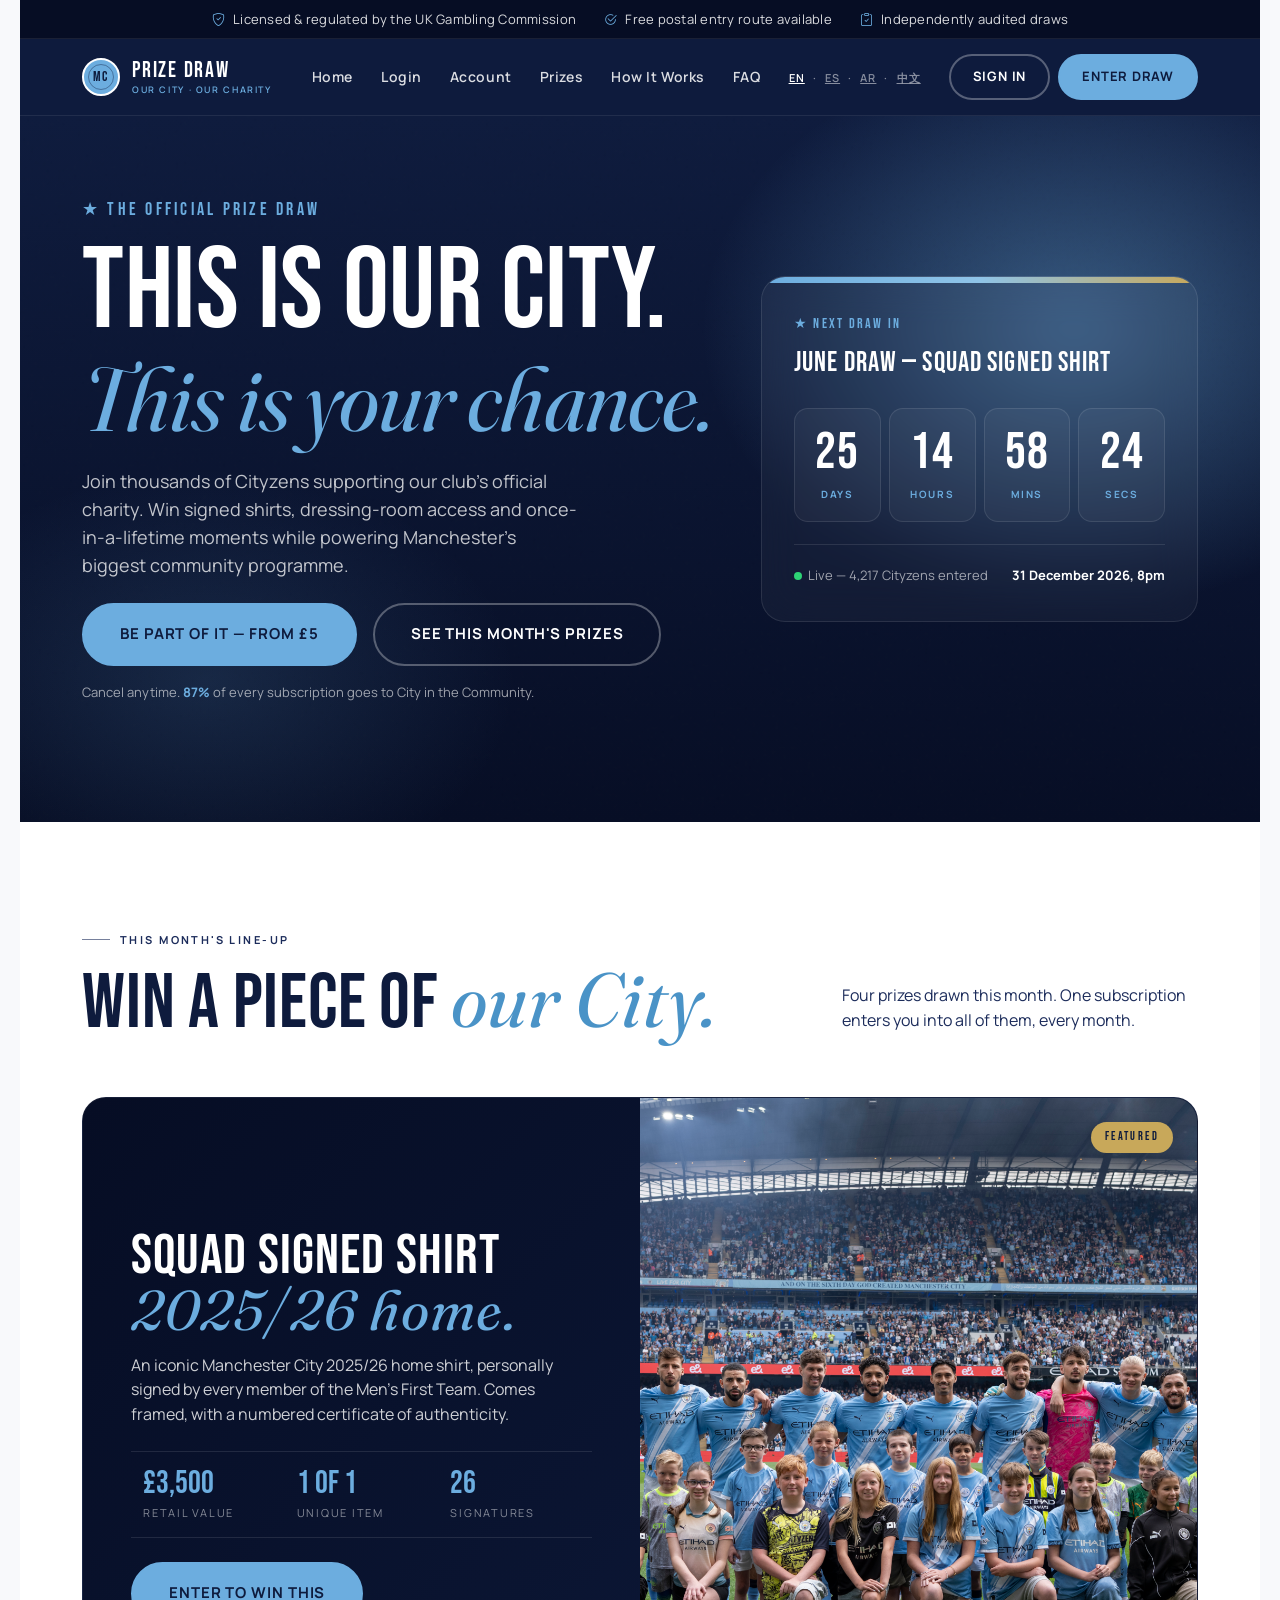
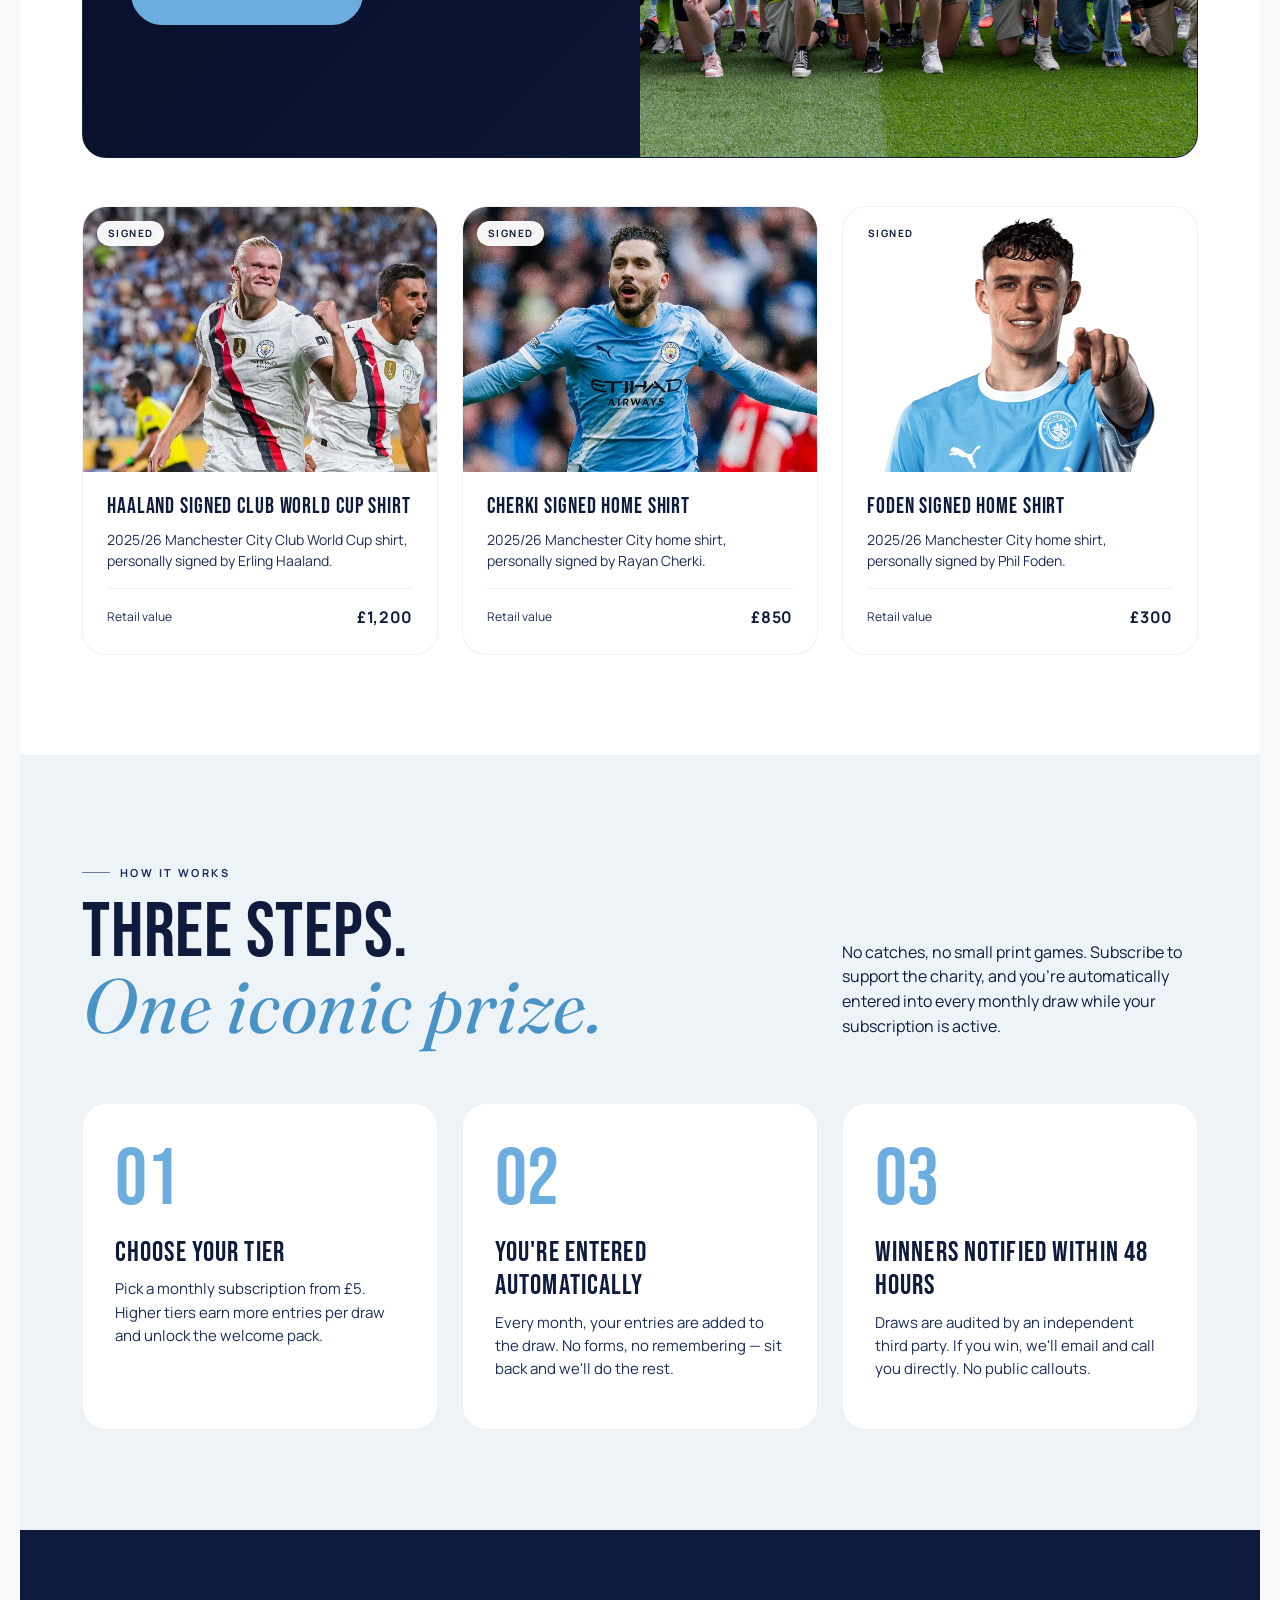
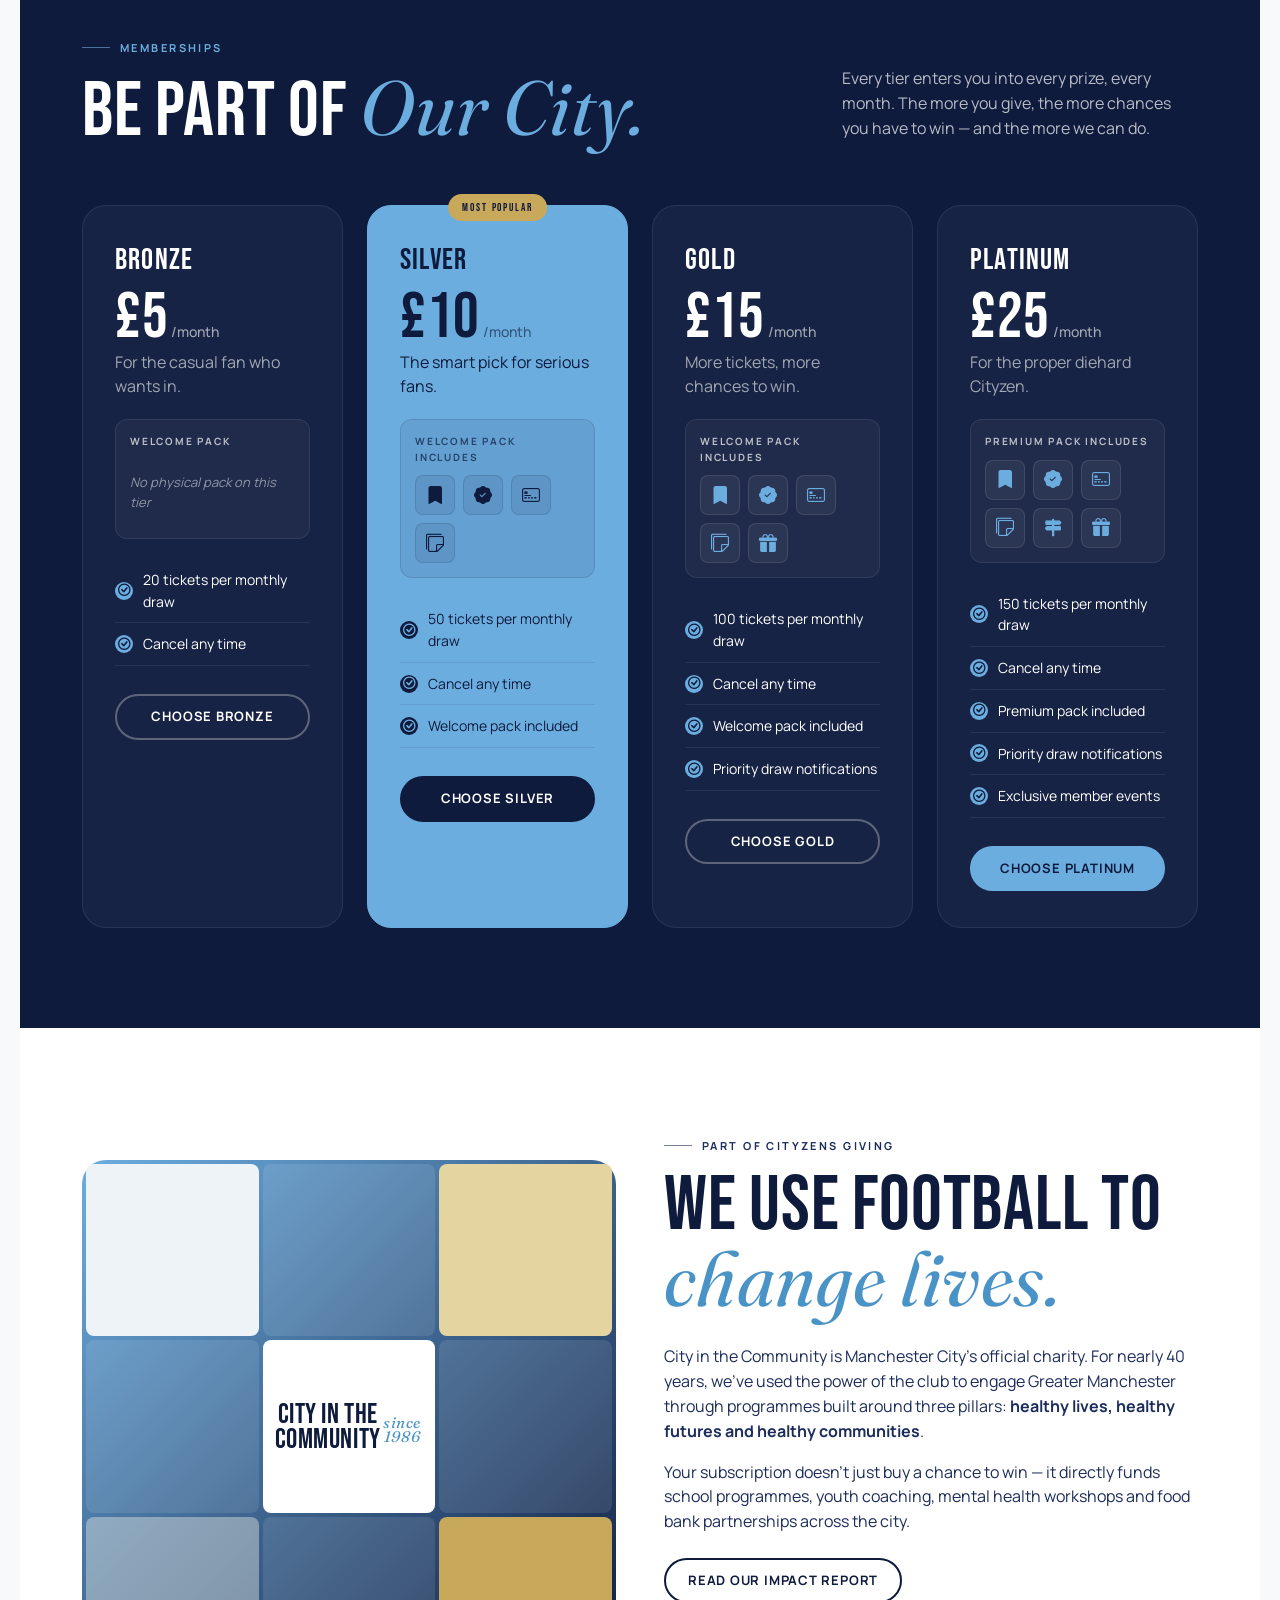
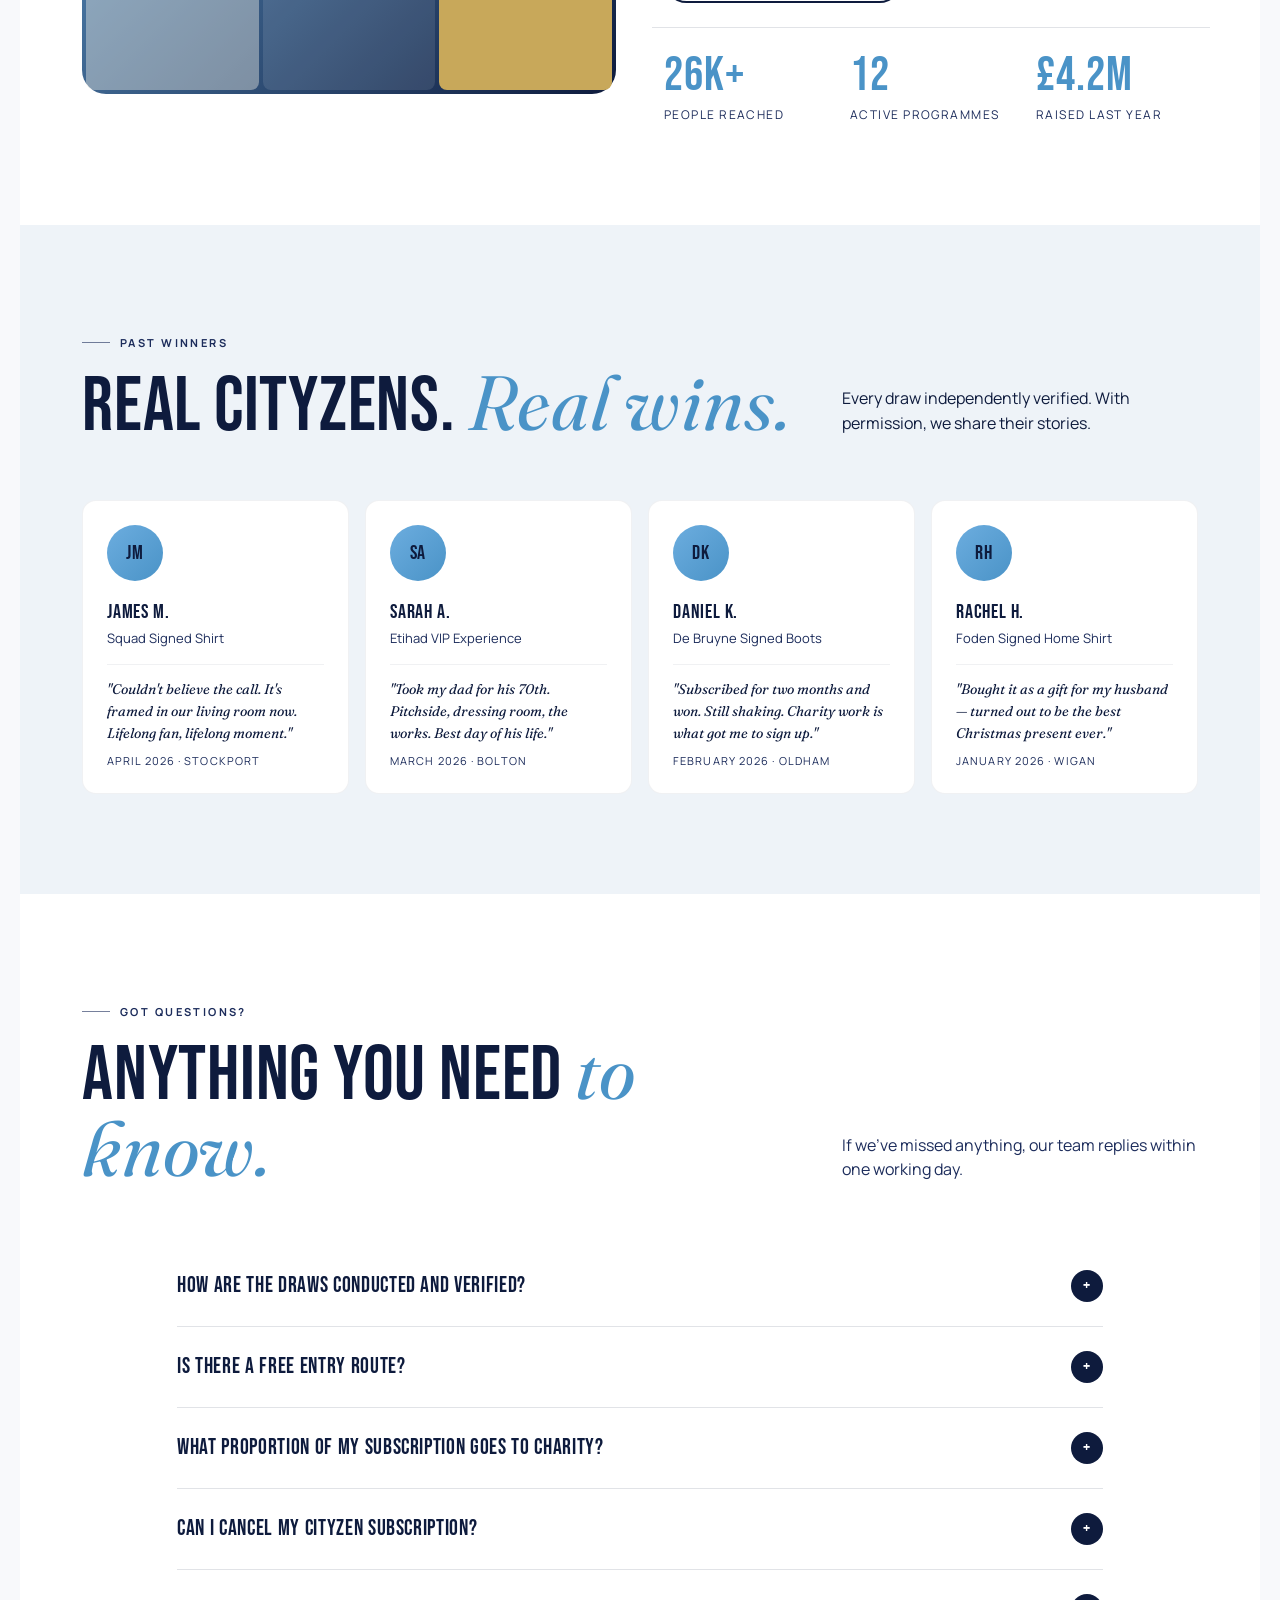
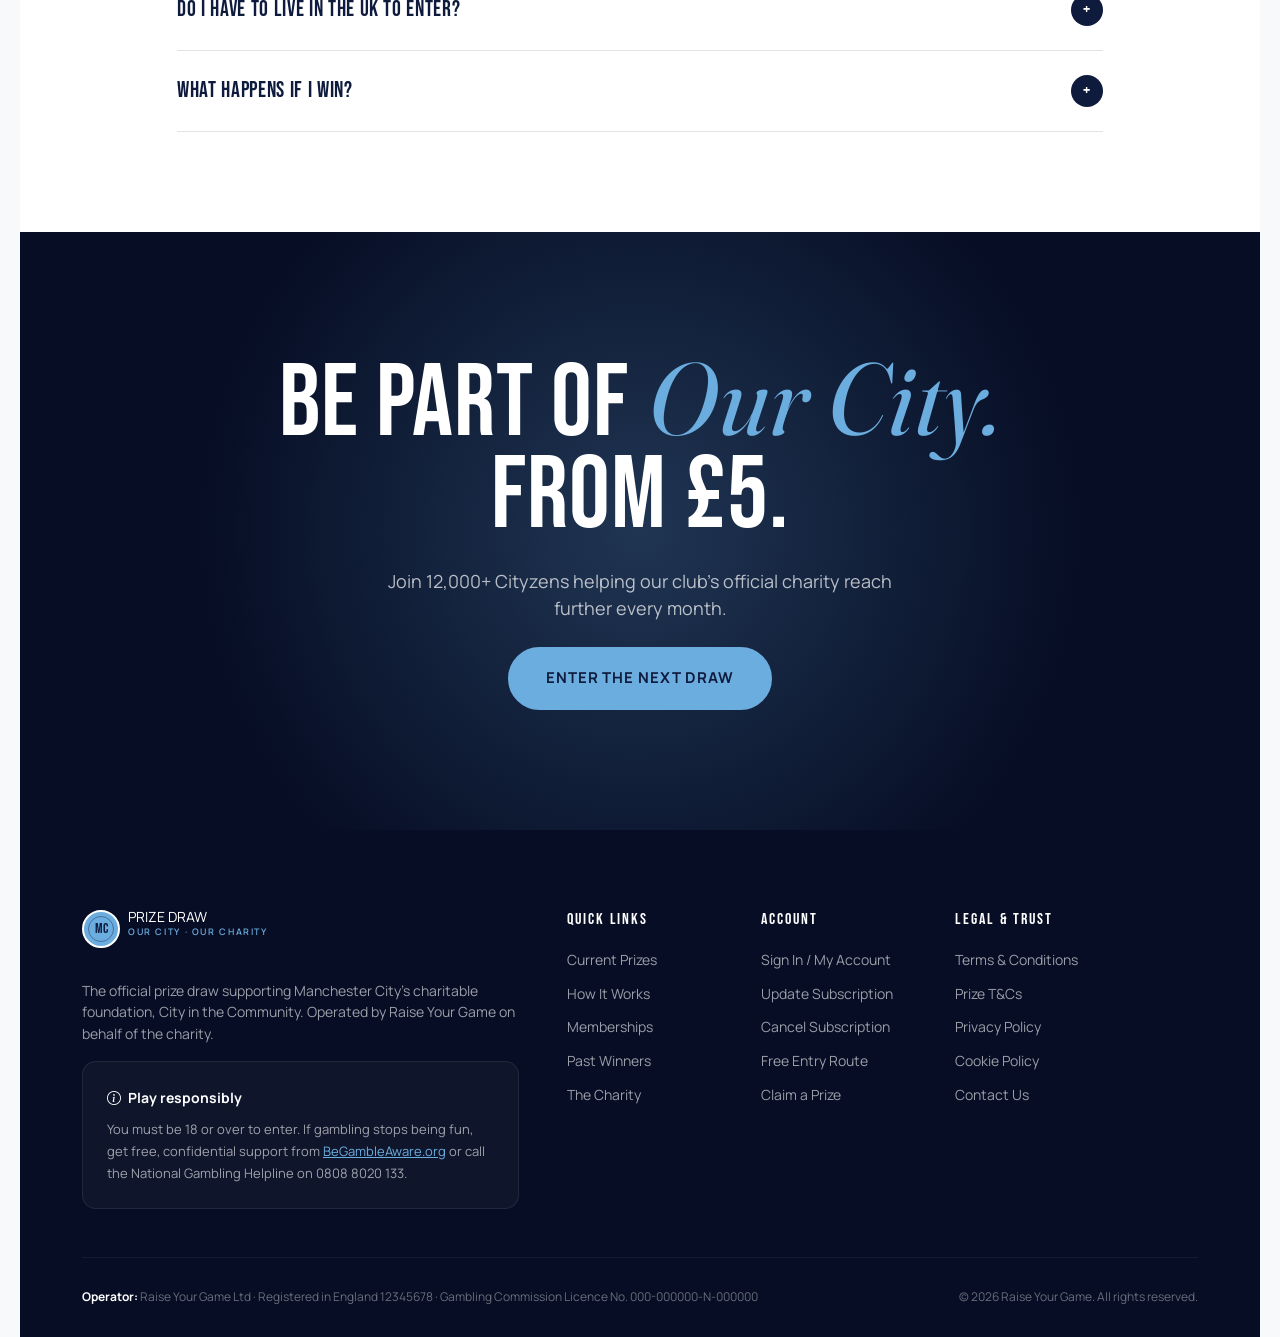
==== commit cb9d4e47: "Update subscription tiers and links in index.html" ====
--- a/index.html
+++ b/index.html
@@ -76,7 +76,7 @@
               <a class="nav-link" href="#Login">Login</a>
             </li>
             <li class="nav-item">
-              <a class="nav-link" href="#Account">Account</a>
+              <a class="nav-link" href="./Account.html">Account</a>
             </li>
             <li class="nav-item">
               <a class="nav-link" href="#prizes">Prizes</a>
@@ -397,9 +397,11 @@
             </div>
           </div>
           <div class="row g-4">
-            <div class="col-lg-4">
+
+            <!-- Bronze -->
+            <div class="col-md-6 col-lg-3">
               <article class="tier-card reveal">
-                <h3>Cityzen</h3>
+                <h3>Bronze</h3>
                 <div class="tier-price">£5<small> /month</small></div>
                 <p class="text-muted-soft">For the casual fan who wants in.</p>
 
@@ -409,19 +411,20 @@
                 </div>
 
                 <ul class="tier-features">
-                  <li>1 entry per monthly draw</li>
+                  <li>20 tickets per monthly draw</li>
                   <li>Cancel any time</li>
                 </ul>
-                <a href="#" class="btn btn-ghost-light w-100">Choose Cityzen</a>
-              </article>
-            </div>
-
-            <div class="col-lg-4">
+                <a href="Account.html?tab=subscriptions" class="btn btn-ghost-light w-100">Choose Bronze</a>
+              </article>
+            </div>
+
+            <!-- Silver — featured -->
+            <div class="col-md-6 col-lg-3">
               <article class="tier-card tier-featured reveal">
                 <div class="popular-badge">MOST POPULAR</div>
-                <h3>Cityzen+</h3>
+                <h3>Silver</h3>
                 <div class="tier-price">£10<small> /month</small></div>
-                <p>For the lifelong fan. The smart pick.</p>
+                <p>The smart pick for serious fans.</p>
 
                 <div class="pack-preview">
                   <div class="pack-label">Welcome pack includes</div>
@@ -442,18 +445,58 @@
                 </div>
 
                 <ul class="tier-features">
-                  <li>3 entries per monthly draw</li>
+                  <li>50 tickets per monthly draw</li>
                   <li>Cancel any time</li>
+                  <li>Welcome pack included</li>
                 </ul>
-                <a href="#" class="btn btn-navy w-100">Choose Cityzen+</a>
-              </article>
-            </div>
-
-            <div class="col-lg-4">
+                <a href="Account.html?tab=subscriptions" class="btn btn-navy w-100">Choose Silver</a>
+              </article>
+            </div>
+
+            <!-- Gold -->
+            <div class="col-md-6 col-lg-3">
               <article class="tier-card reveal">
-                <h3>Cityzen Elite</h3>
-                <div class="tier-price">£20<small> /month</small></div>
-                <p class="text-muted-soft">For the proper diehard.</p>
+                <h3>Gold</h3>
+                <div class="tier-price">£15<small> /month</small></div>
+                <p class="text-muted-soft">More tickets, more chances to win.</p>
+
+                <div class="pack-preview">
+                  <div class="pack-label">Welcome pack includes</div>
+                  <div class="pack-items">
+                    <div class="pack-item" title="Member scarf">
+                      <i class="bi bi-bookmark-fill"></i>
+                    </div>
+                    <div class="pack-item" title="Pin badge">
+                      <i class="bi bi-patch-check-fill"></i>
+                    </div>
+                    <div class="pack-item" title="Member card">
+                      <i class="bi bi-credit-card-2-front"></i>
+                    </div>
+                    <div class="pack-item" title="Sticker set">
+                      <i class="bi bi-stickies"></i>
+                    </div>
+                    <div class="pack-item" title="Quarterly bonus gift">
+                      <i class="bi bi-gift-fill"></i>
+                    </div>
+                  </div>
+                </div>
+
+                <ul class="tier-features">
+                  <li>100 tickets per monthly draw</li>
+                  <li>Cancel any time</li>
+                  <li>Welcome pack included</li>
+                  <li>Priority draw notifications</li>
+                </ul>
+                <a href="Account.html?tab=subscriptions" class="btn btn-ghost-light w-100">Choose Gold</a>
+              </article>
+            </div>
+
+            <!-- Platinum -->
+            <div class="col-md-6 col-lg-3">
+              <article class="tier-card reveal">
+                <h3>Platinum</h3>
+                <div class="tier-price">£25<small> /month</small></div>
+                <p class="text-muted-soft">For the proper diehard Cityzen.</p>
 
                 <div class="pack-preview">
                   <div class="pack-label">Premium pack includes</div>
@@ -473,19 +516,23 @@
                     <div class="pack-item" title="Etihad street sign">
                       <i class="bi bi-signpost-2-fill"></i>
                     </div>
-                    <div class="pack-item" title="Quarterly bonus">
+                    <div class="pack-item" title="Quarterly bonus gift">
                       <i class="bi bi-gift-fill"></i>
                     </div>
                   </div>
                 </div>
 
                 <ul class="tier-features">
-                  <li>7 entries per monthly draw</li>
+                  <li>150 tickets per monthly draw</li>
                   <li>Cancel any time</li>
+                  <li>Premium pack included</li>
+                  <li>Priority draw notifications</li>
+                  <li>Exclusive member events</li>
                 </ul>
-                <a href="#" class="btn btn-sky w-100">Choose Cityzen Elite</a>
-              </article>
-            </div>
+                <a href="Account.html?tab=subscriptions" class="btn btn-sky w-100">Choose Platinum</a>
+              </article>
+            </div>
+
           </div>
         </div>
       </section>
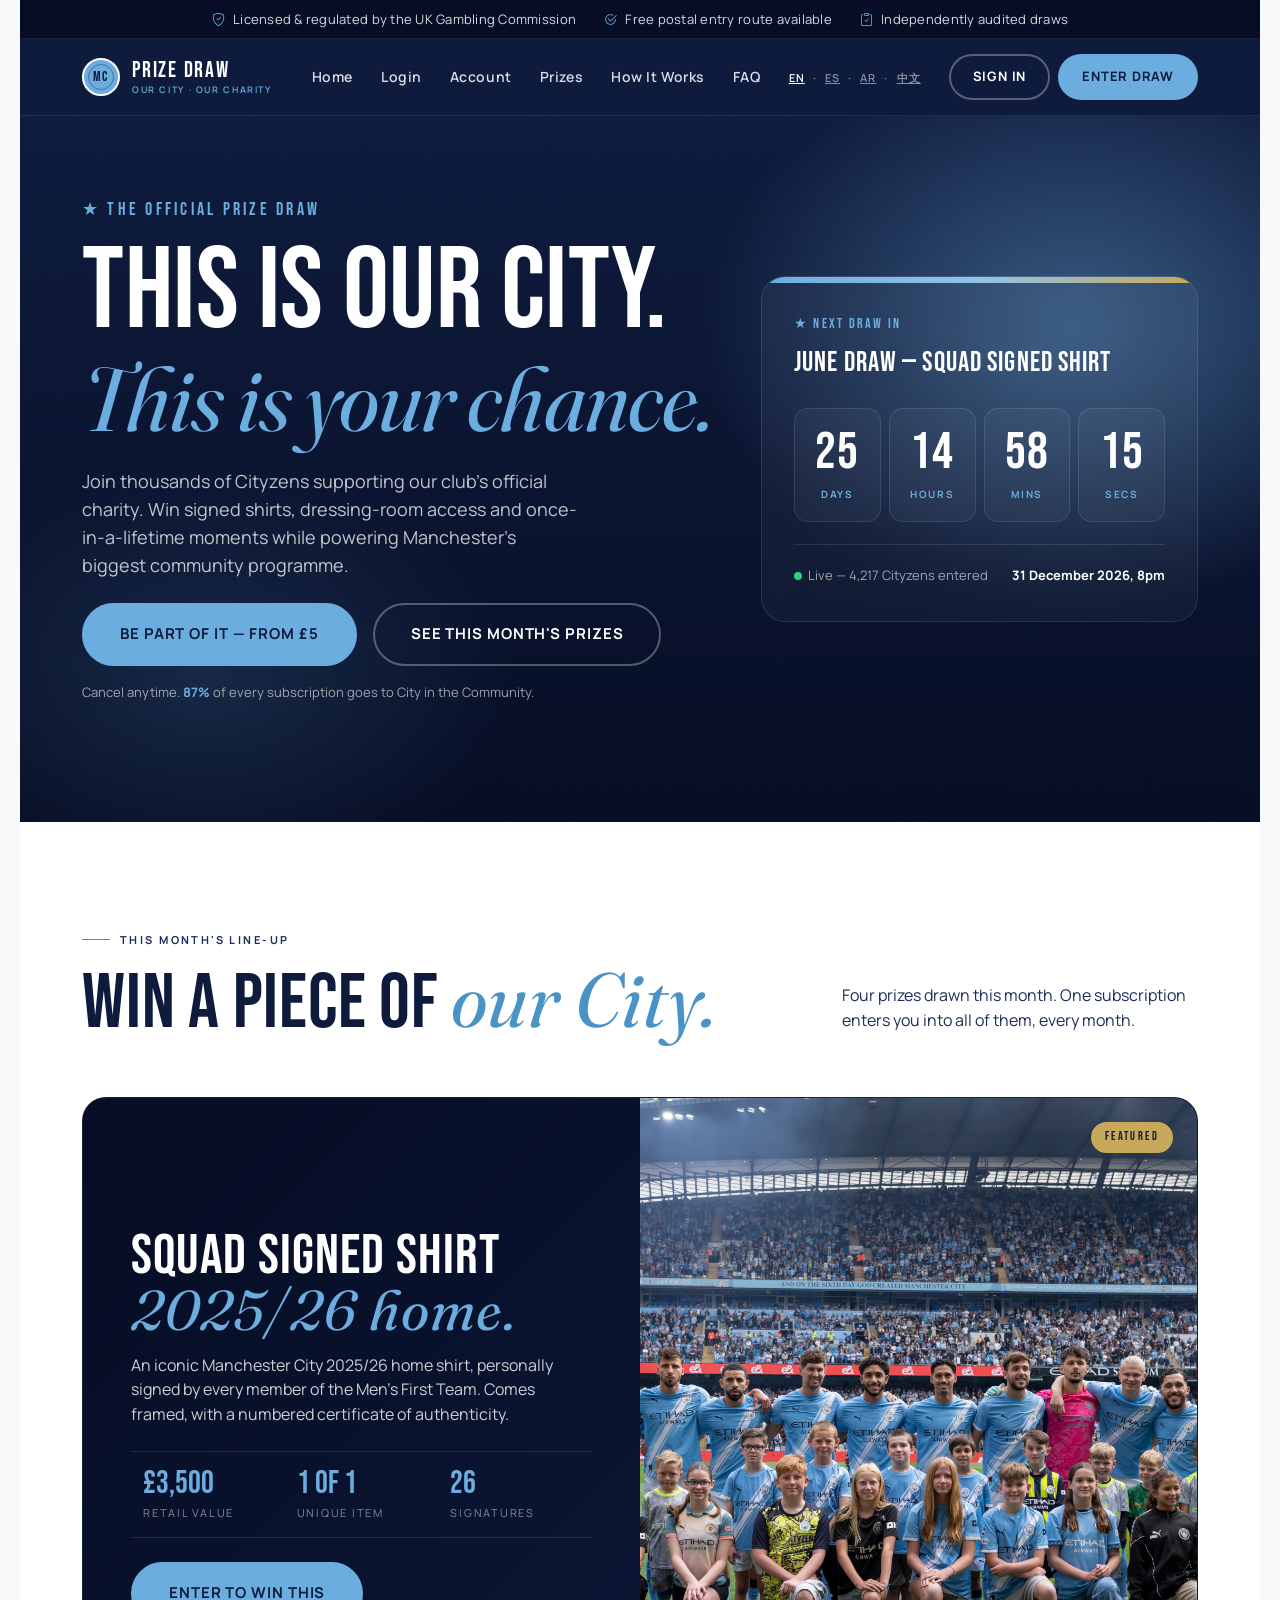
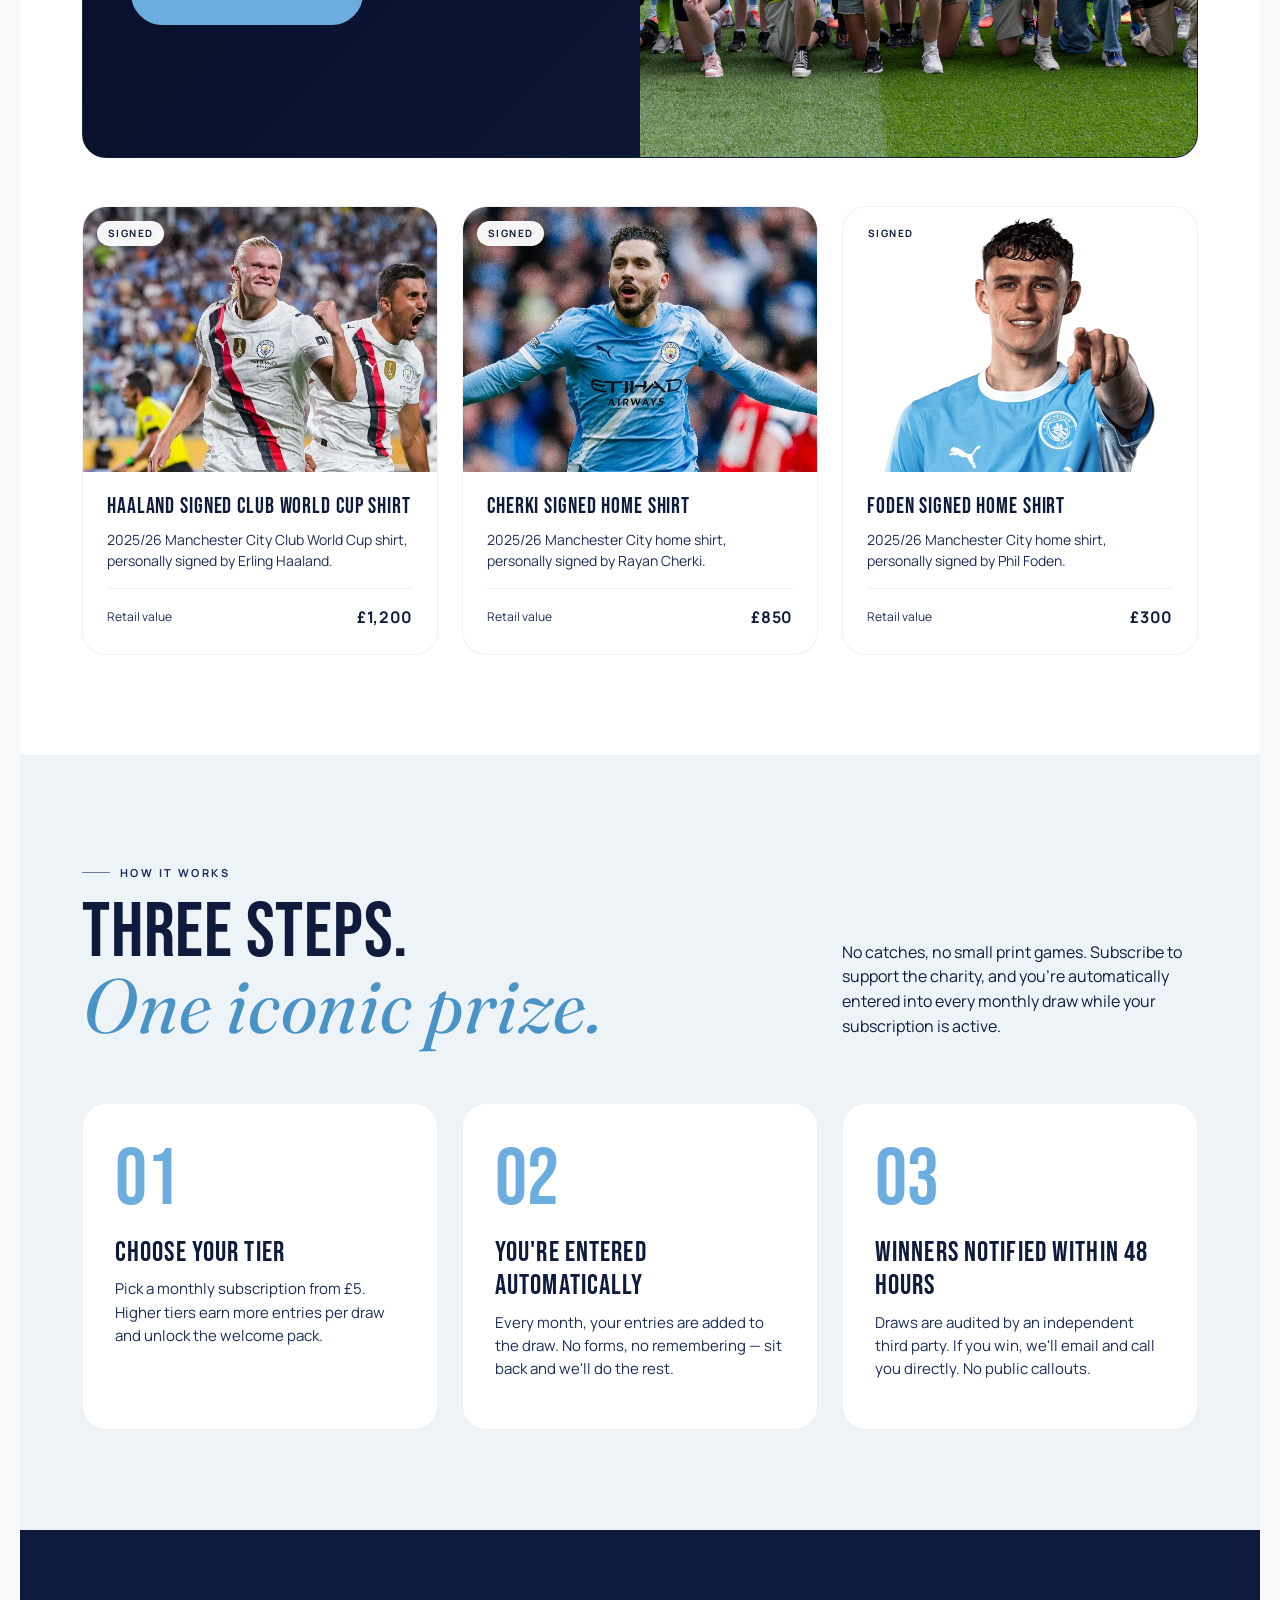
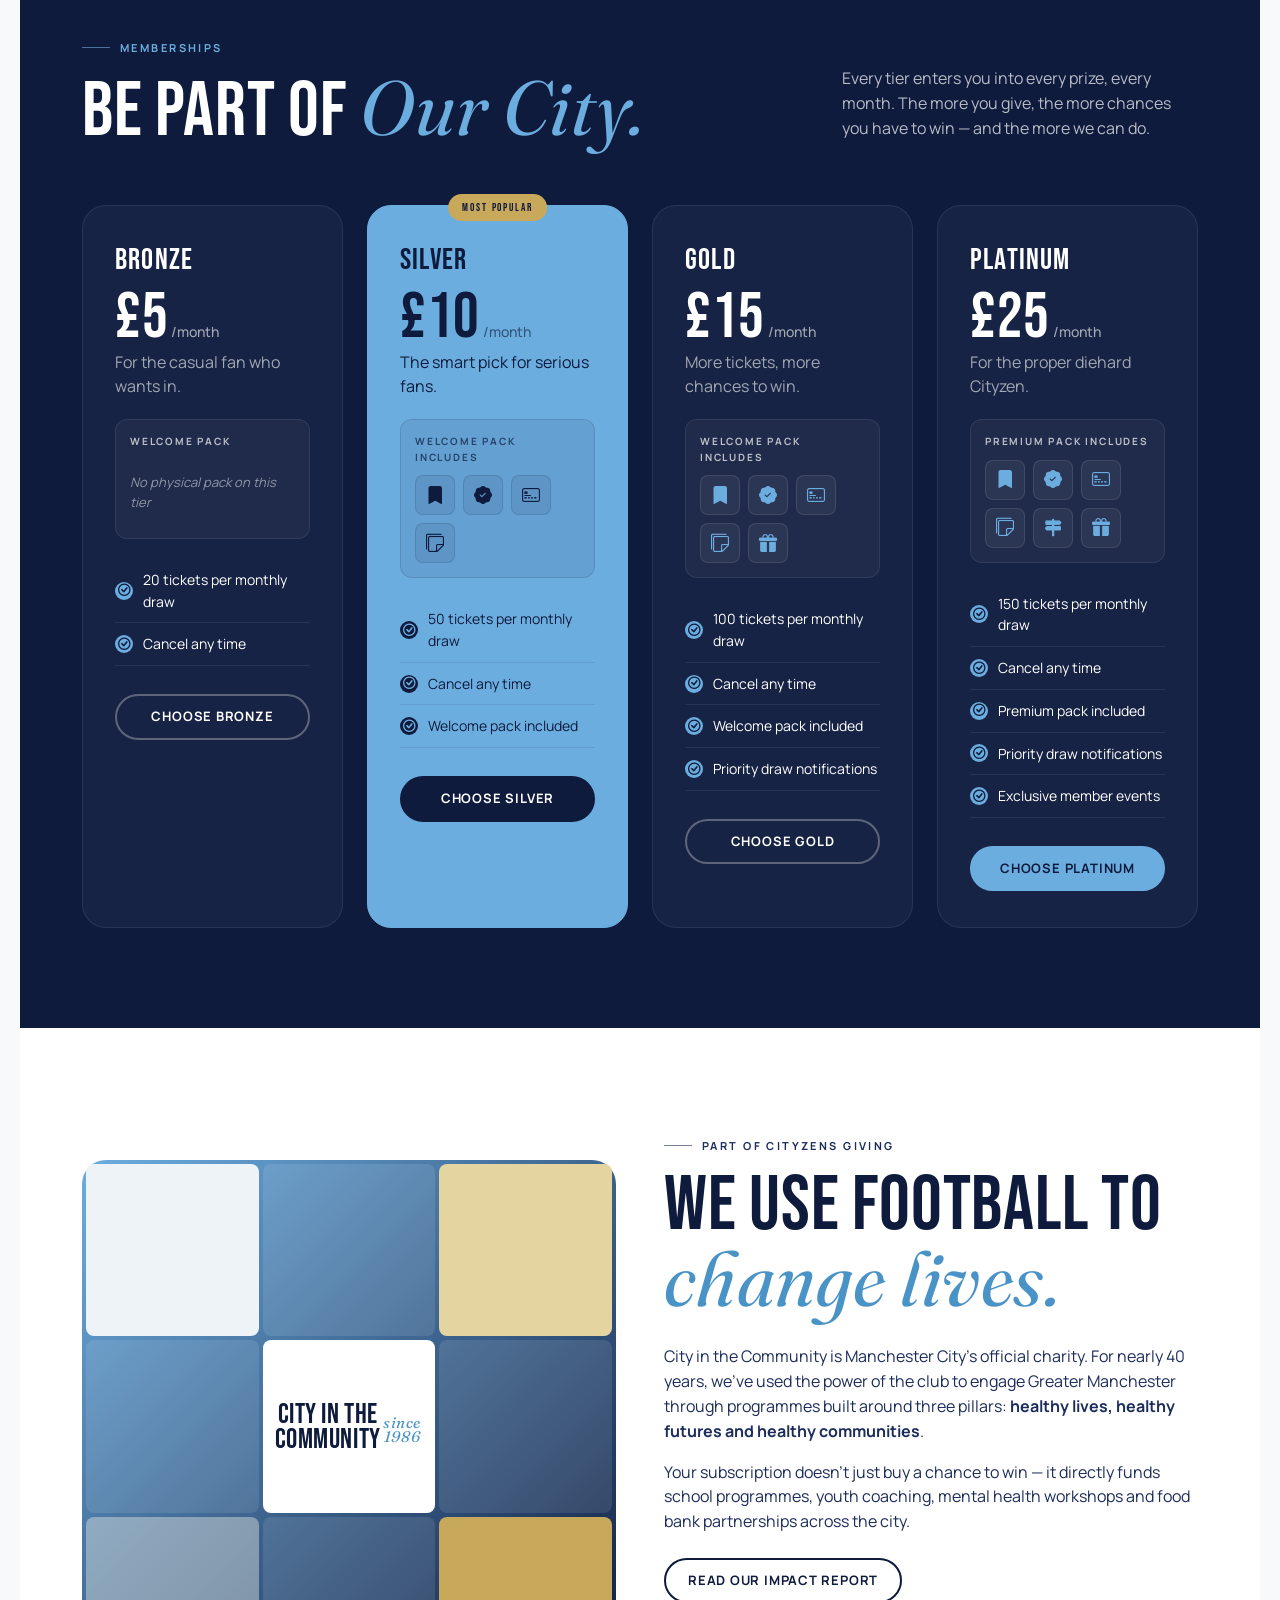
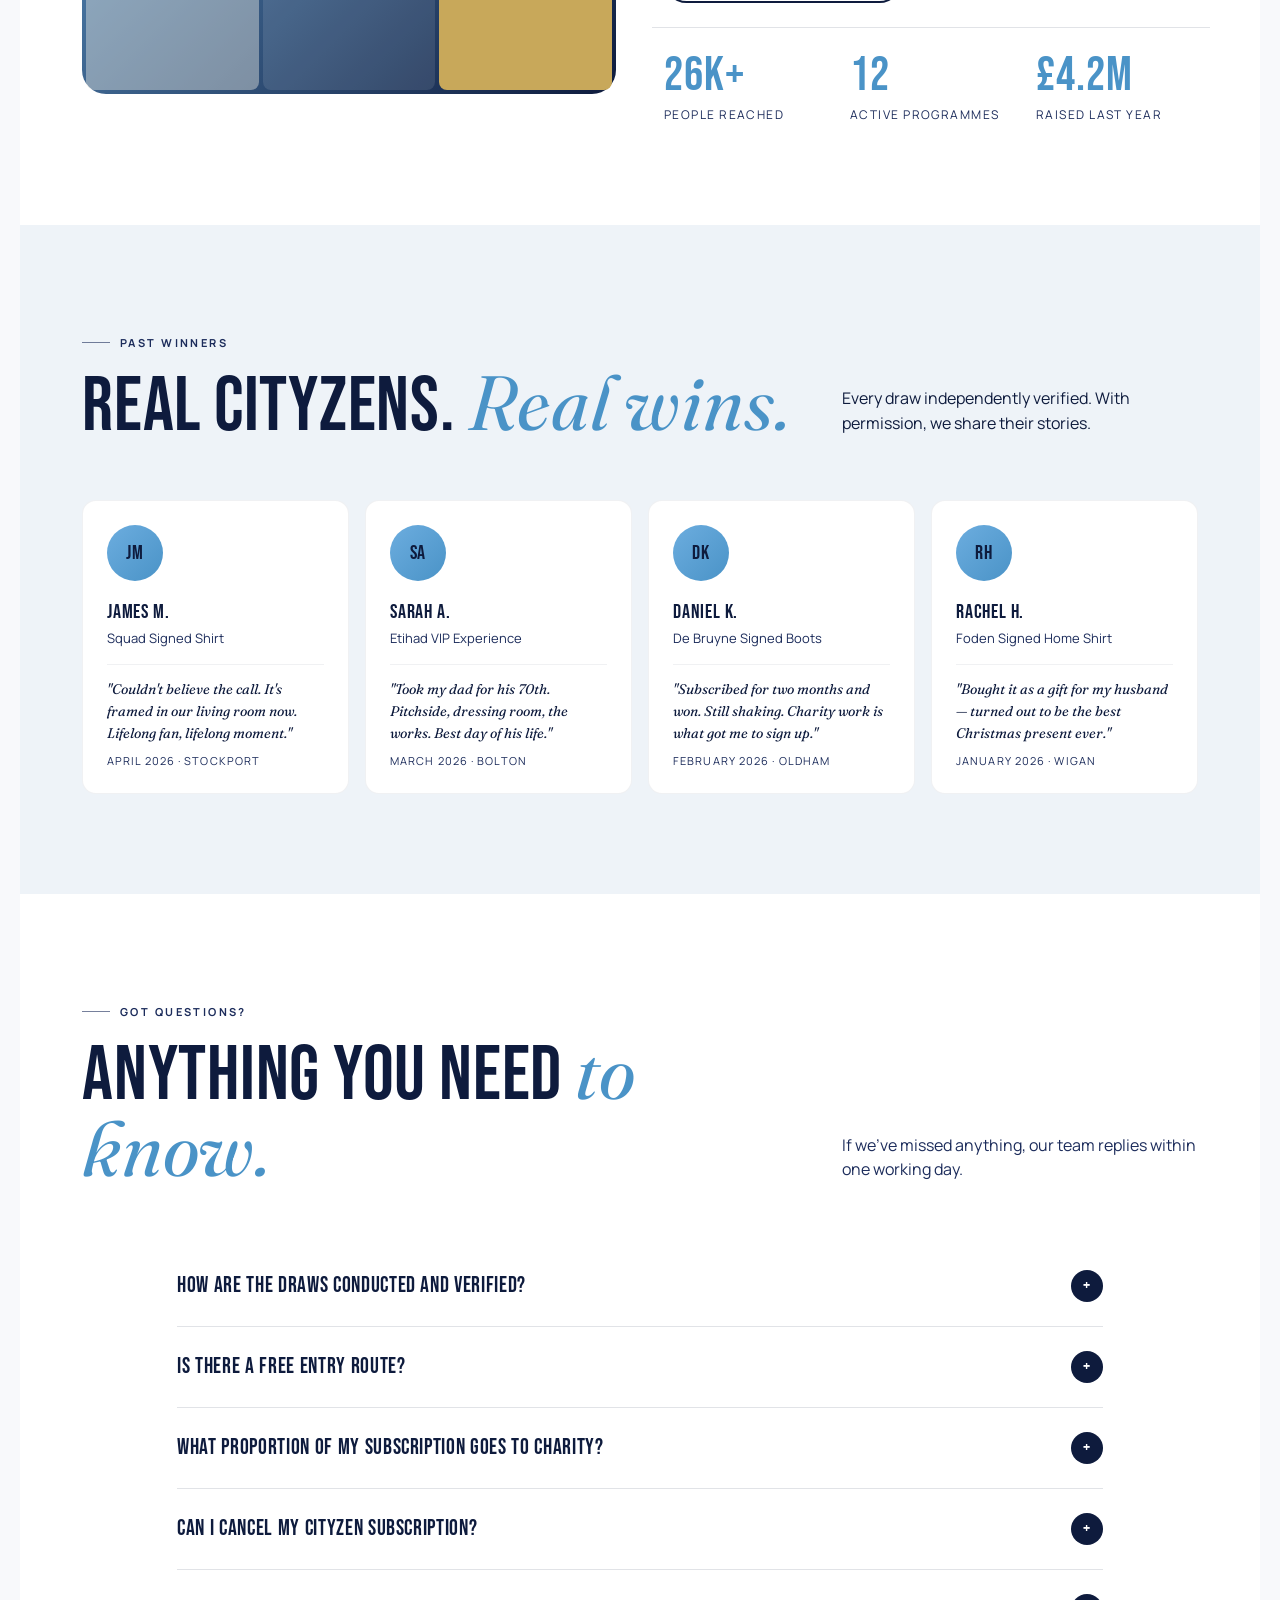
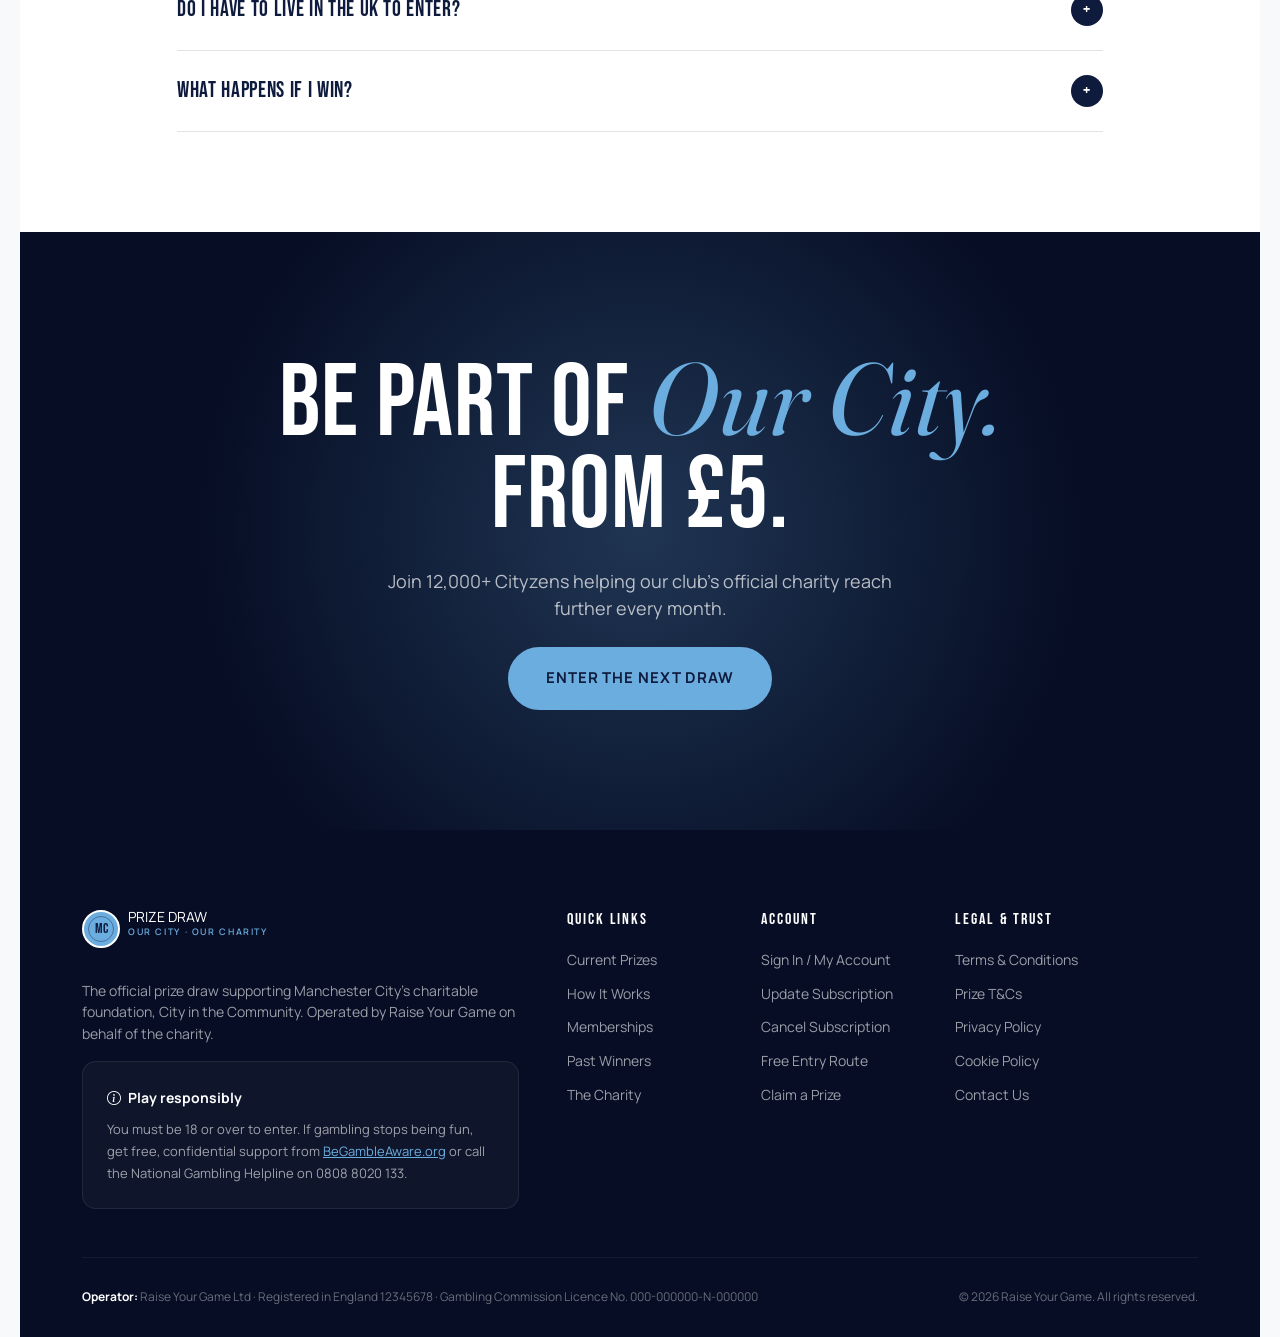
==== commit 7eba071f: "Fix formatting in navbar section of index.html" ====
--- a/index.html
+++ b/index.html
@@ -57,7 +57,7 @@
             <small>OUR CITY · OUR CHARITY</small>
           </span>
         </a>
-
+ 
         <button
           class="navbar-toggler border-0"
           type="button"
